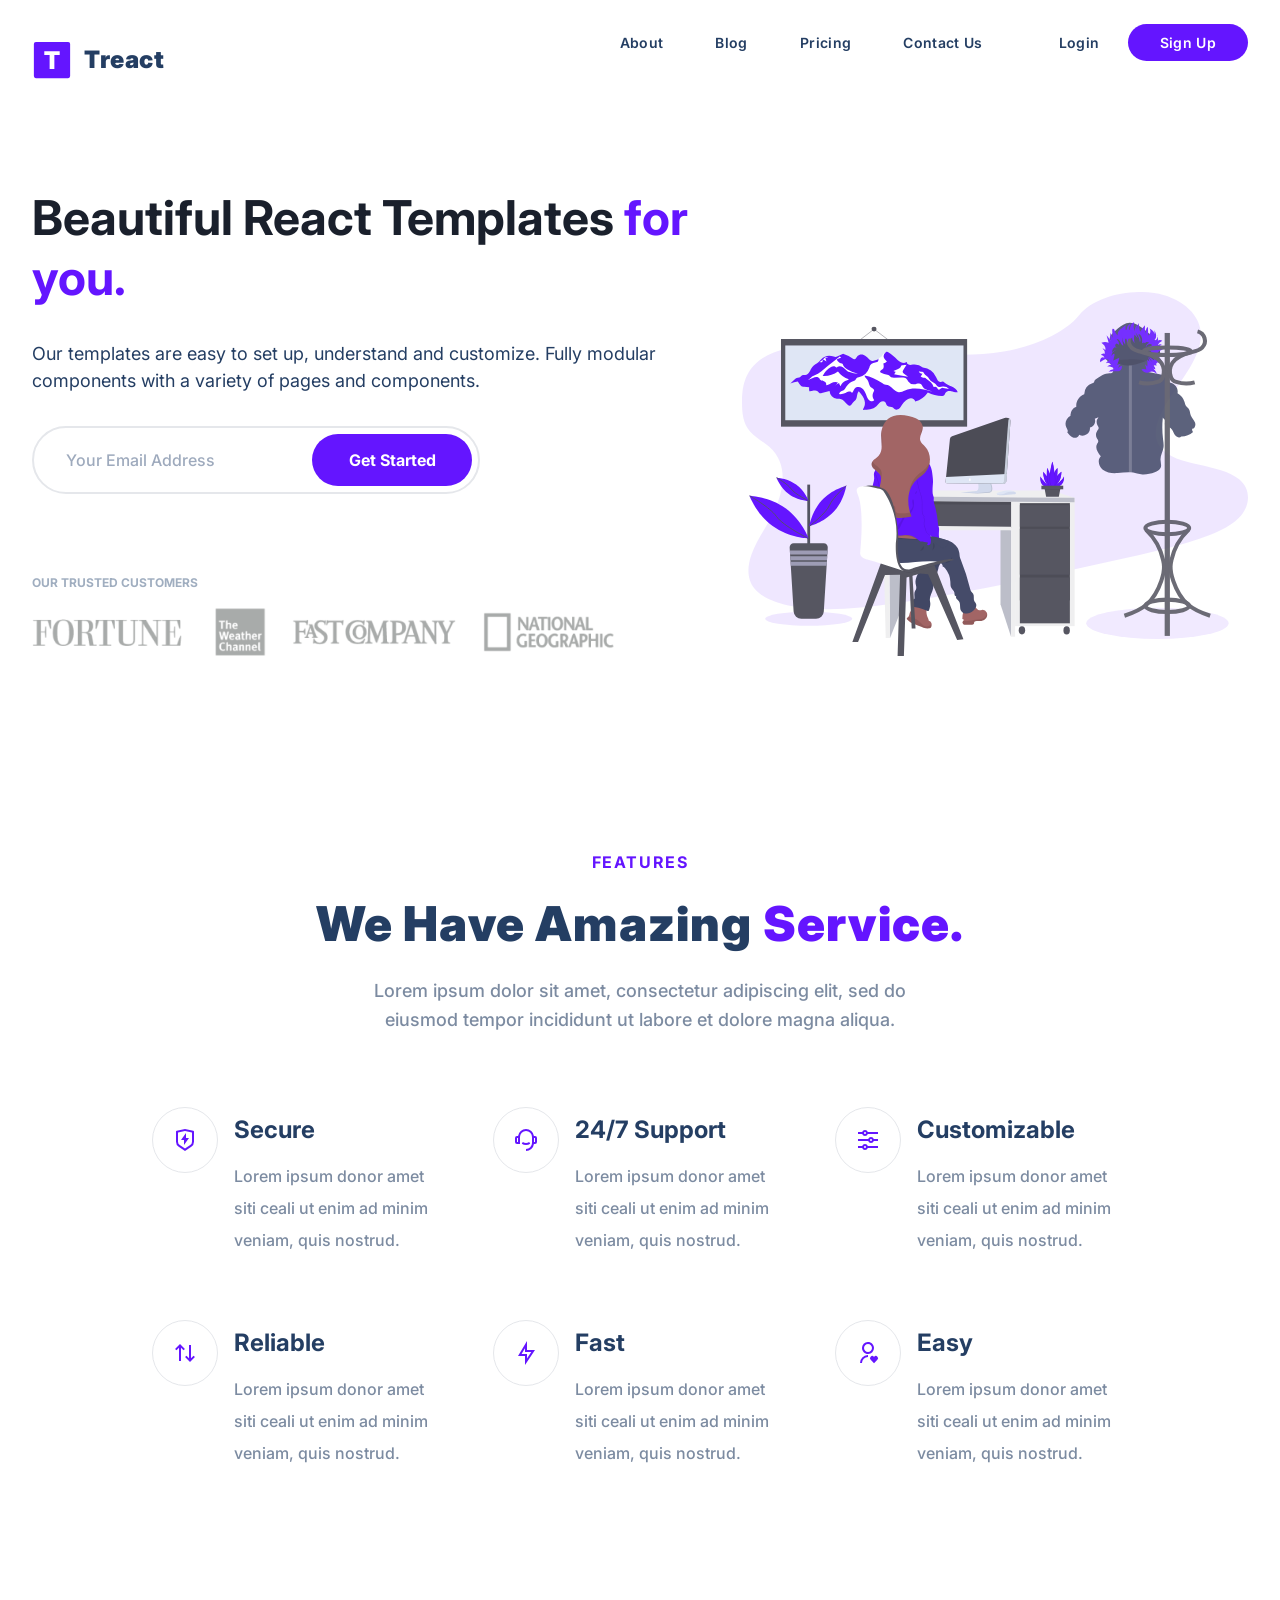
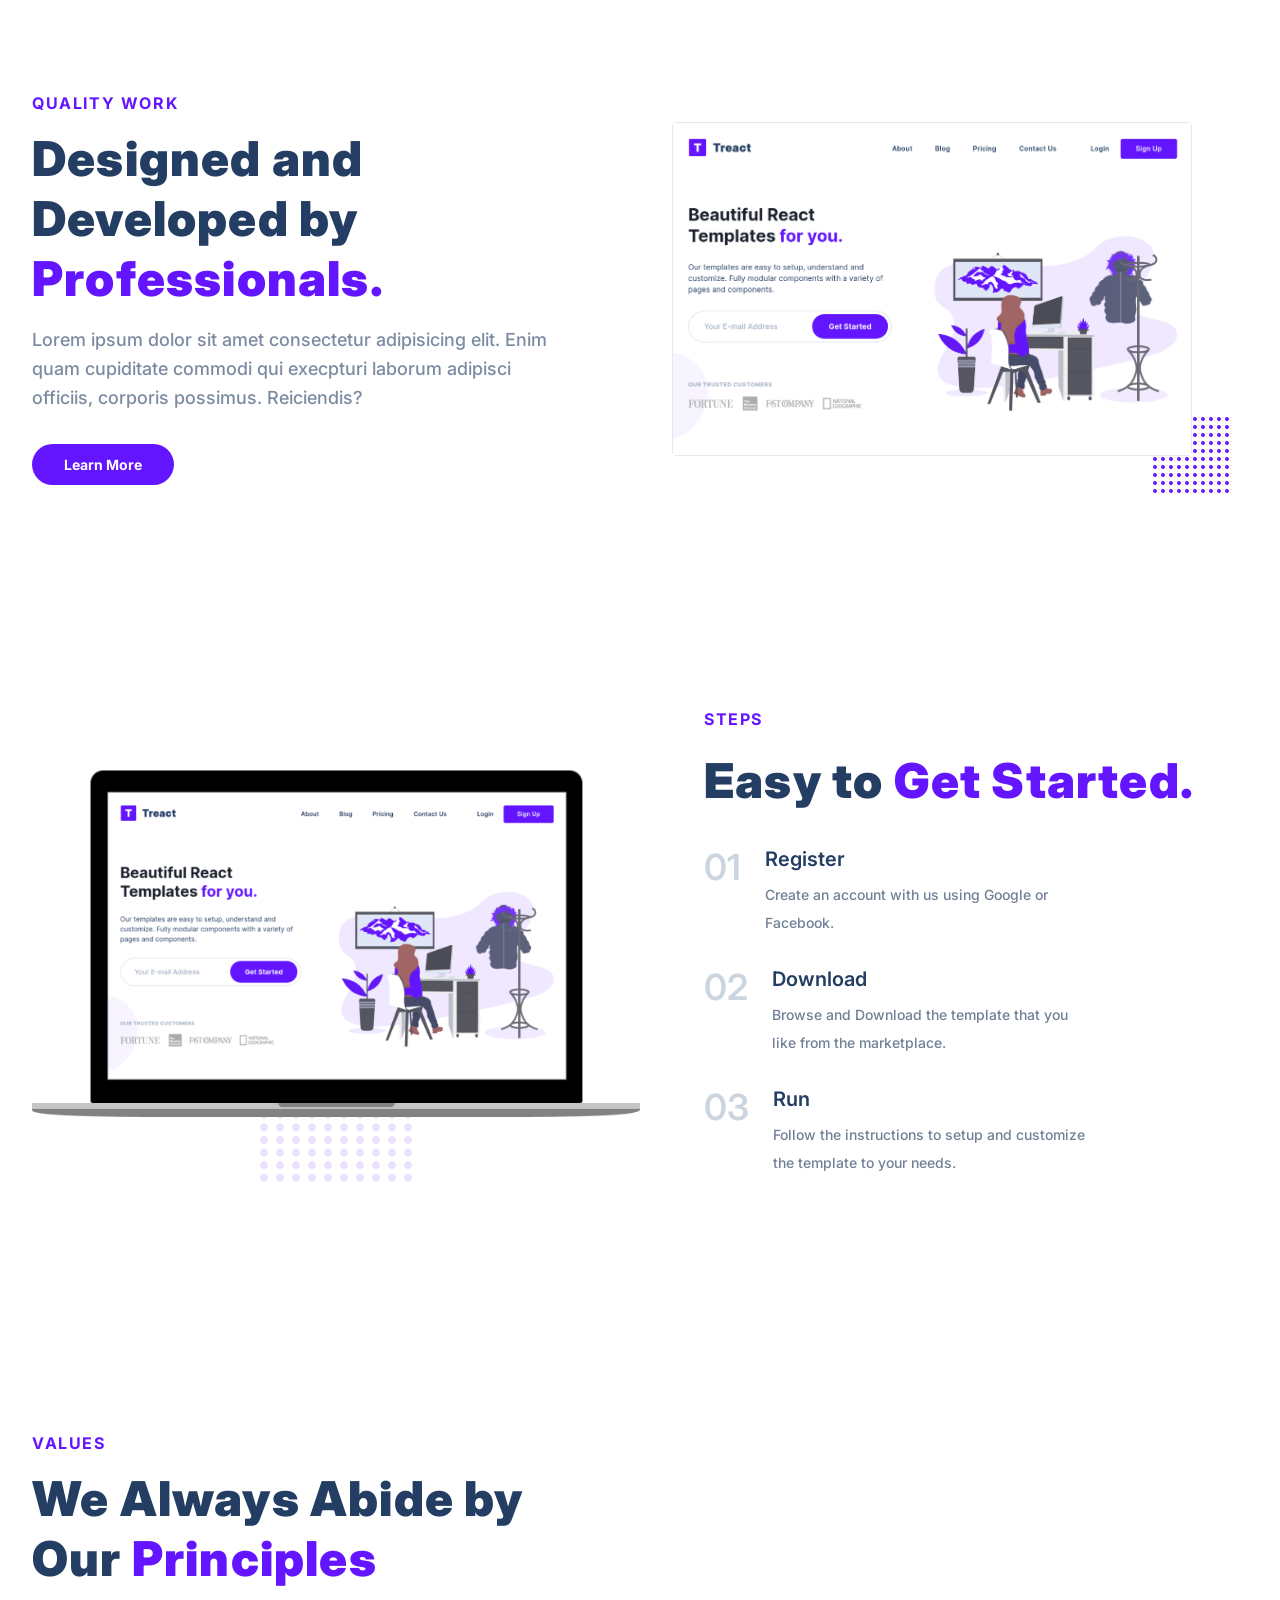
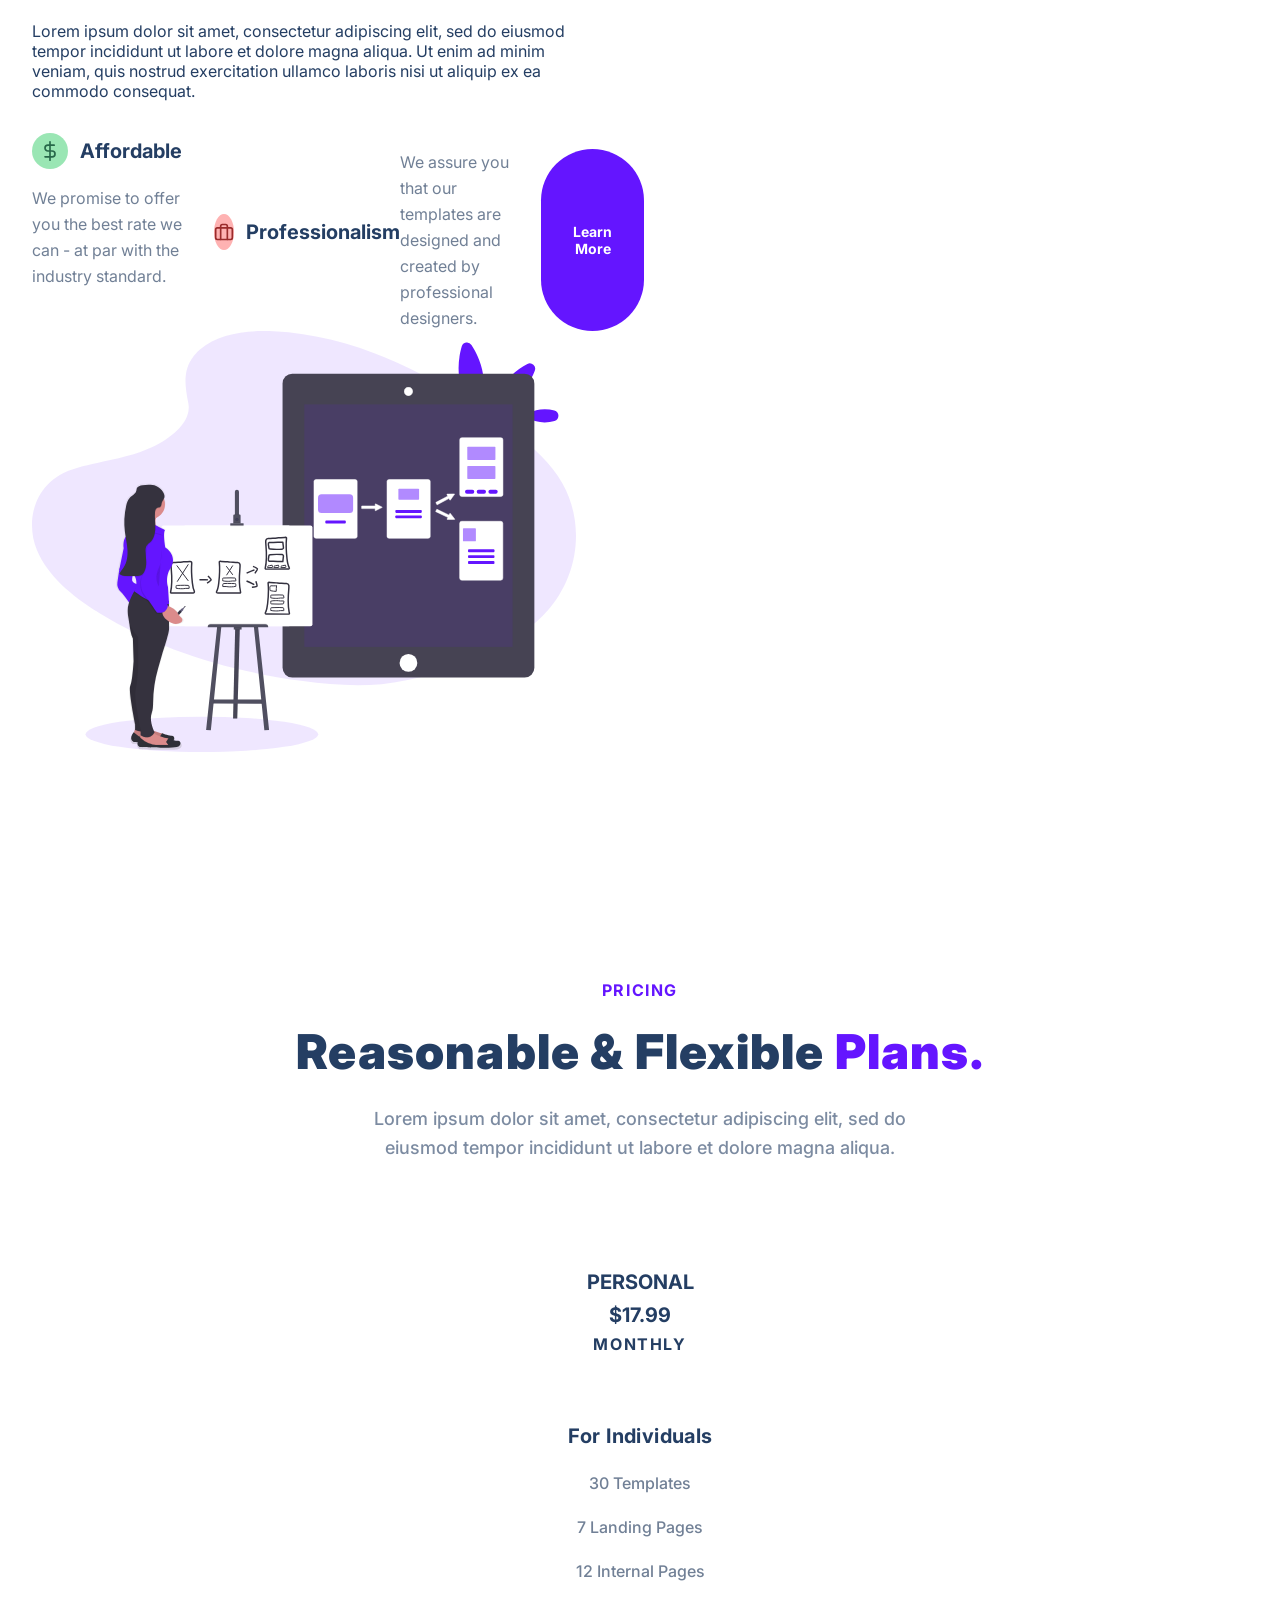
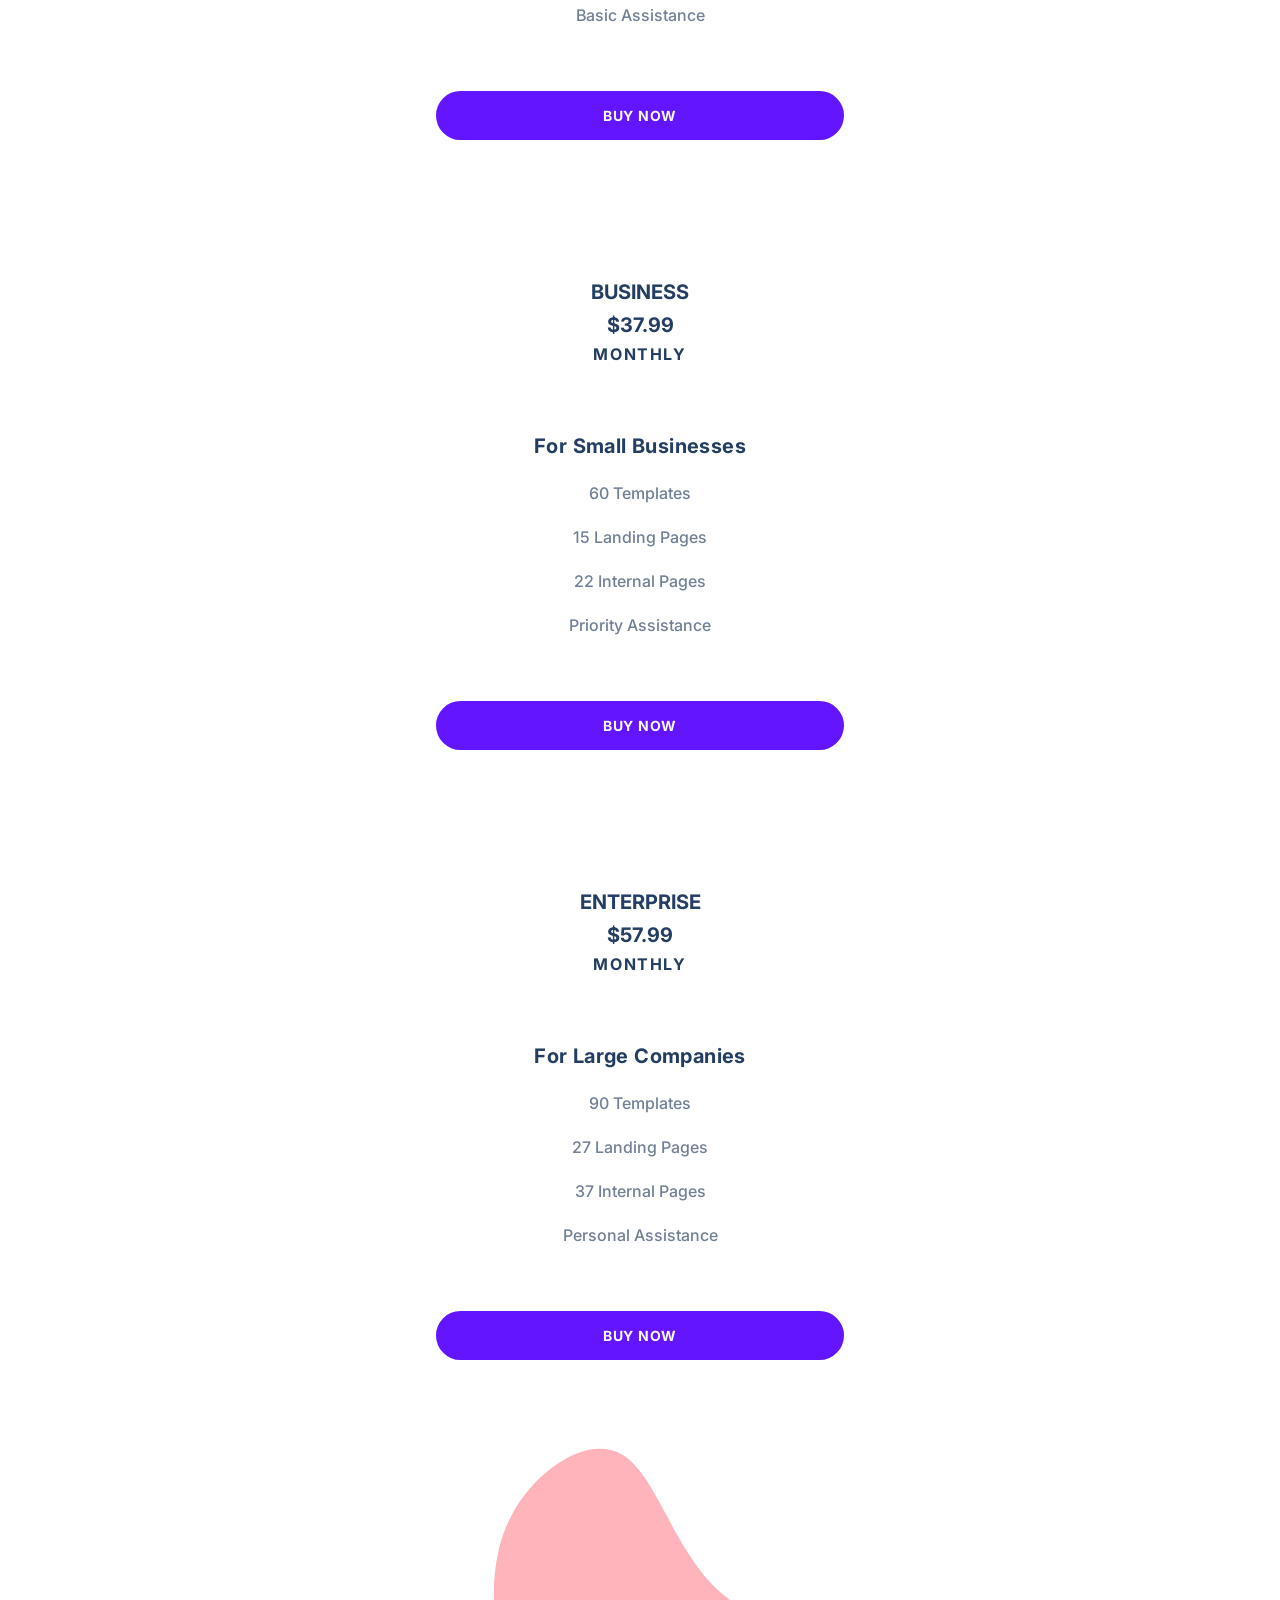
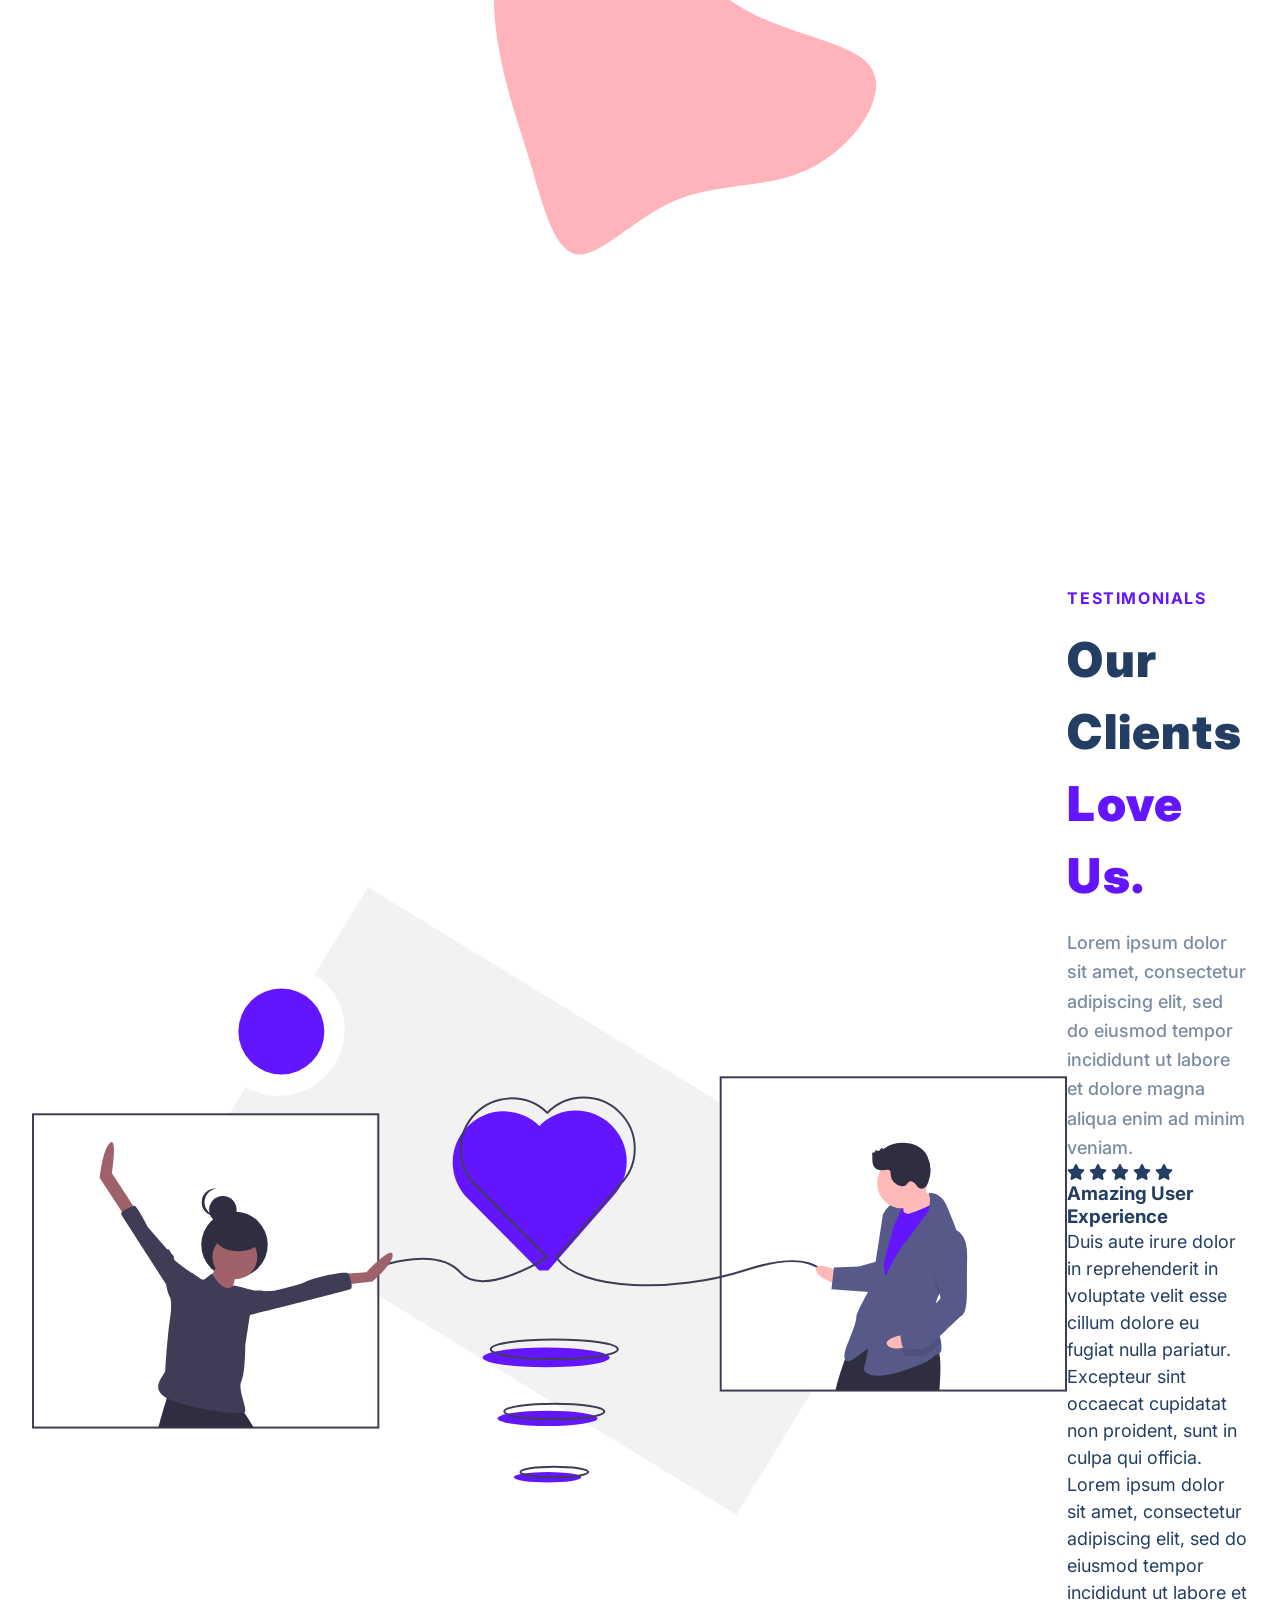
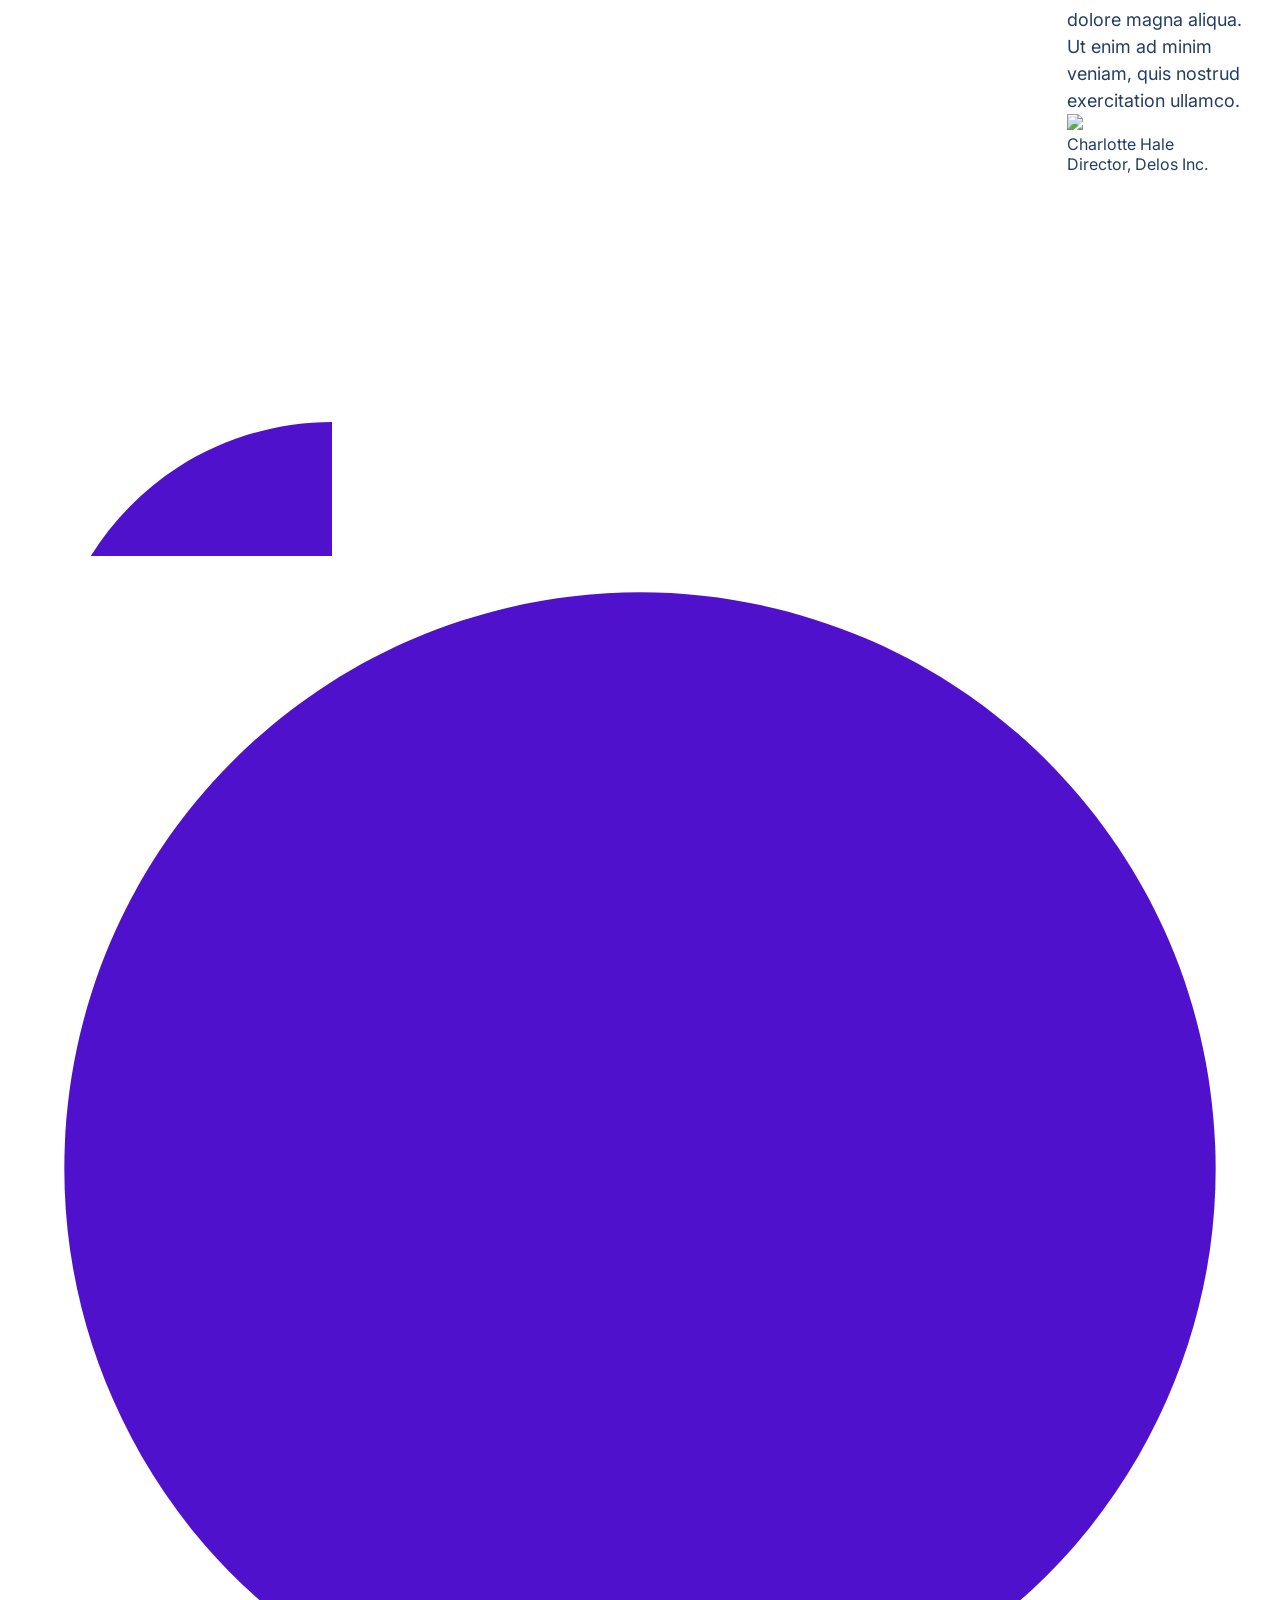
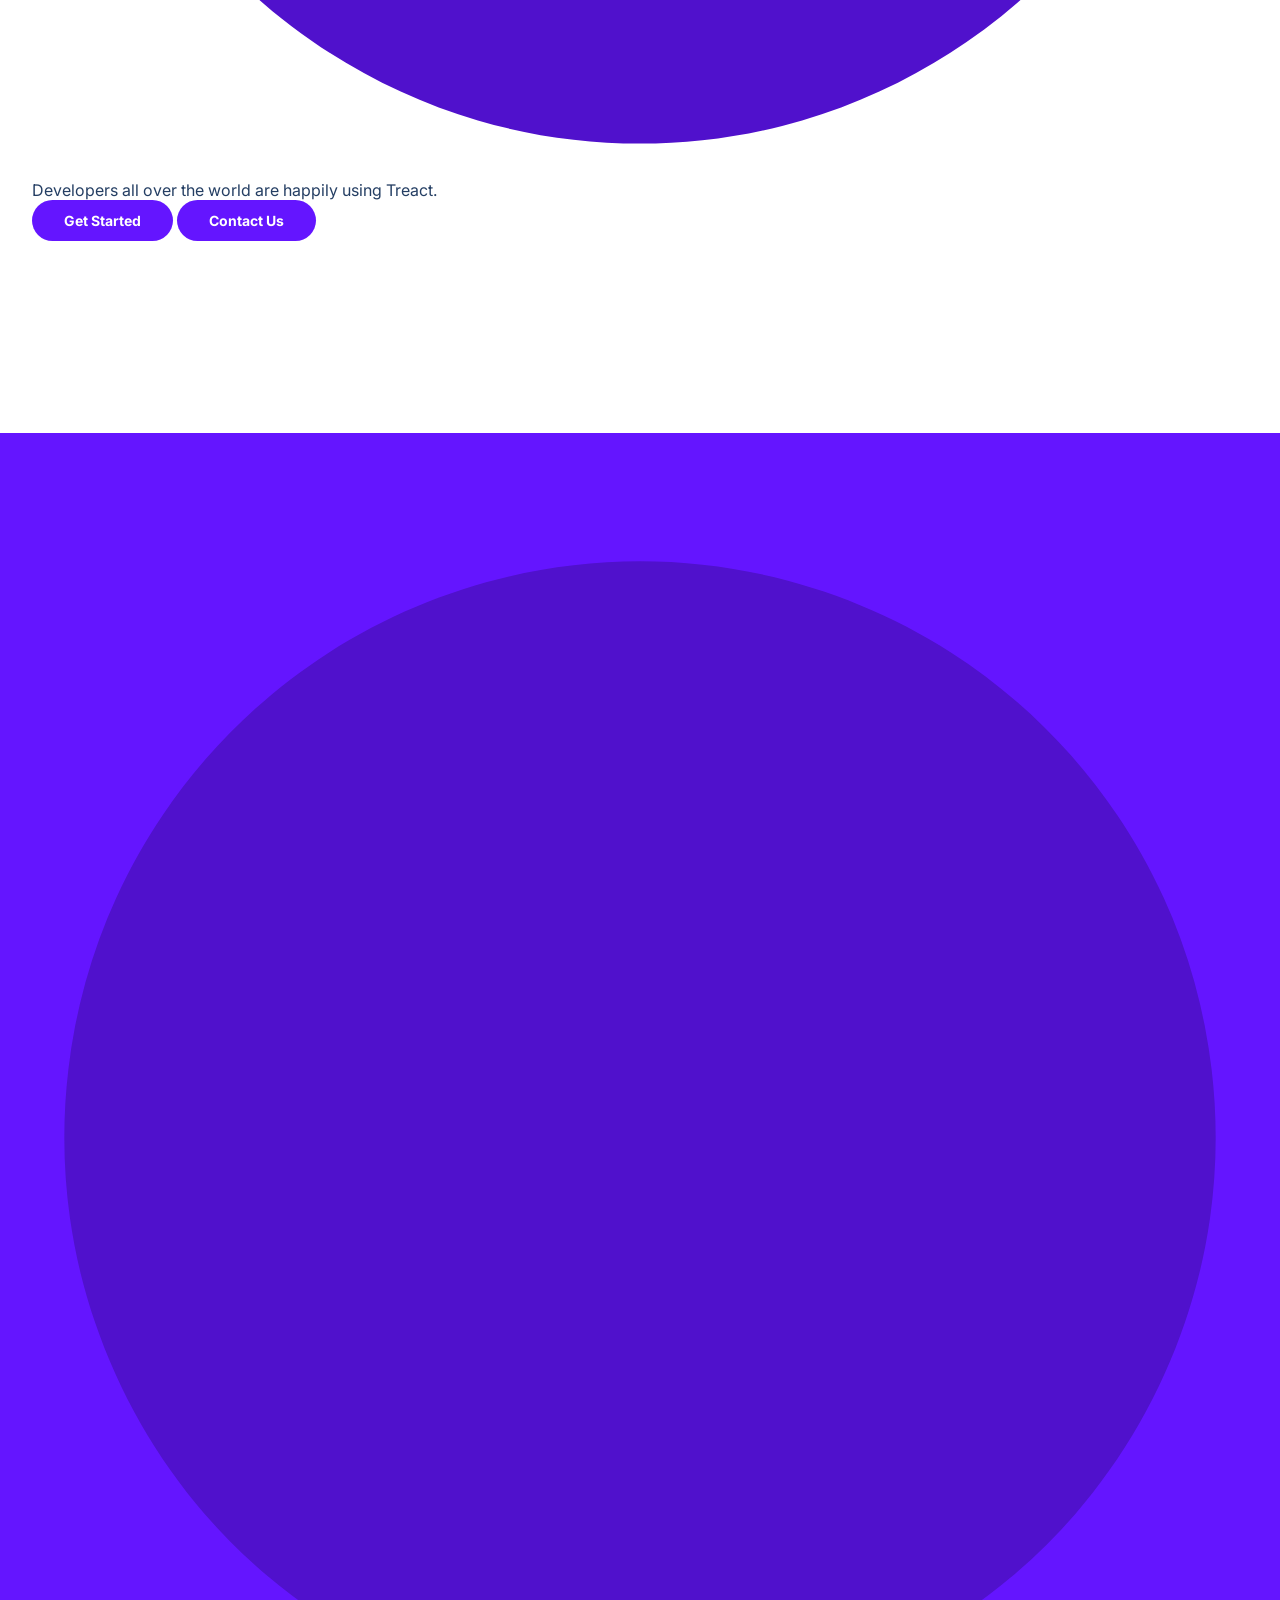
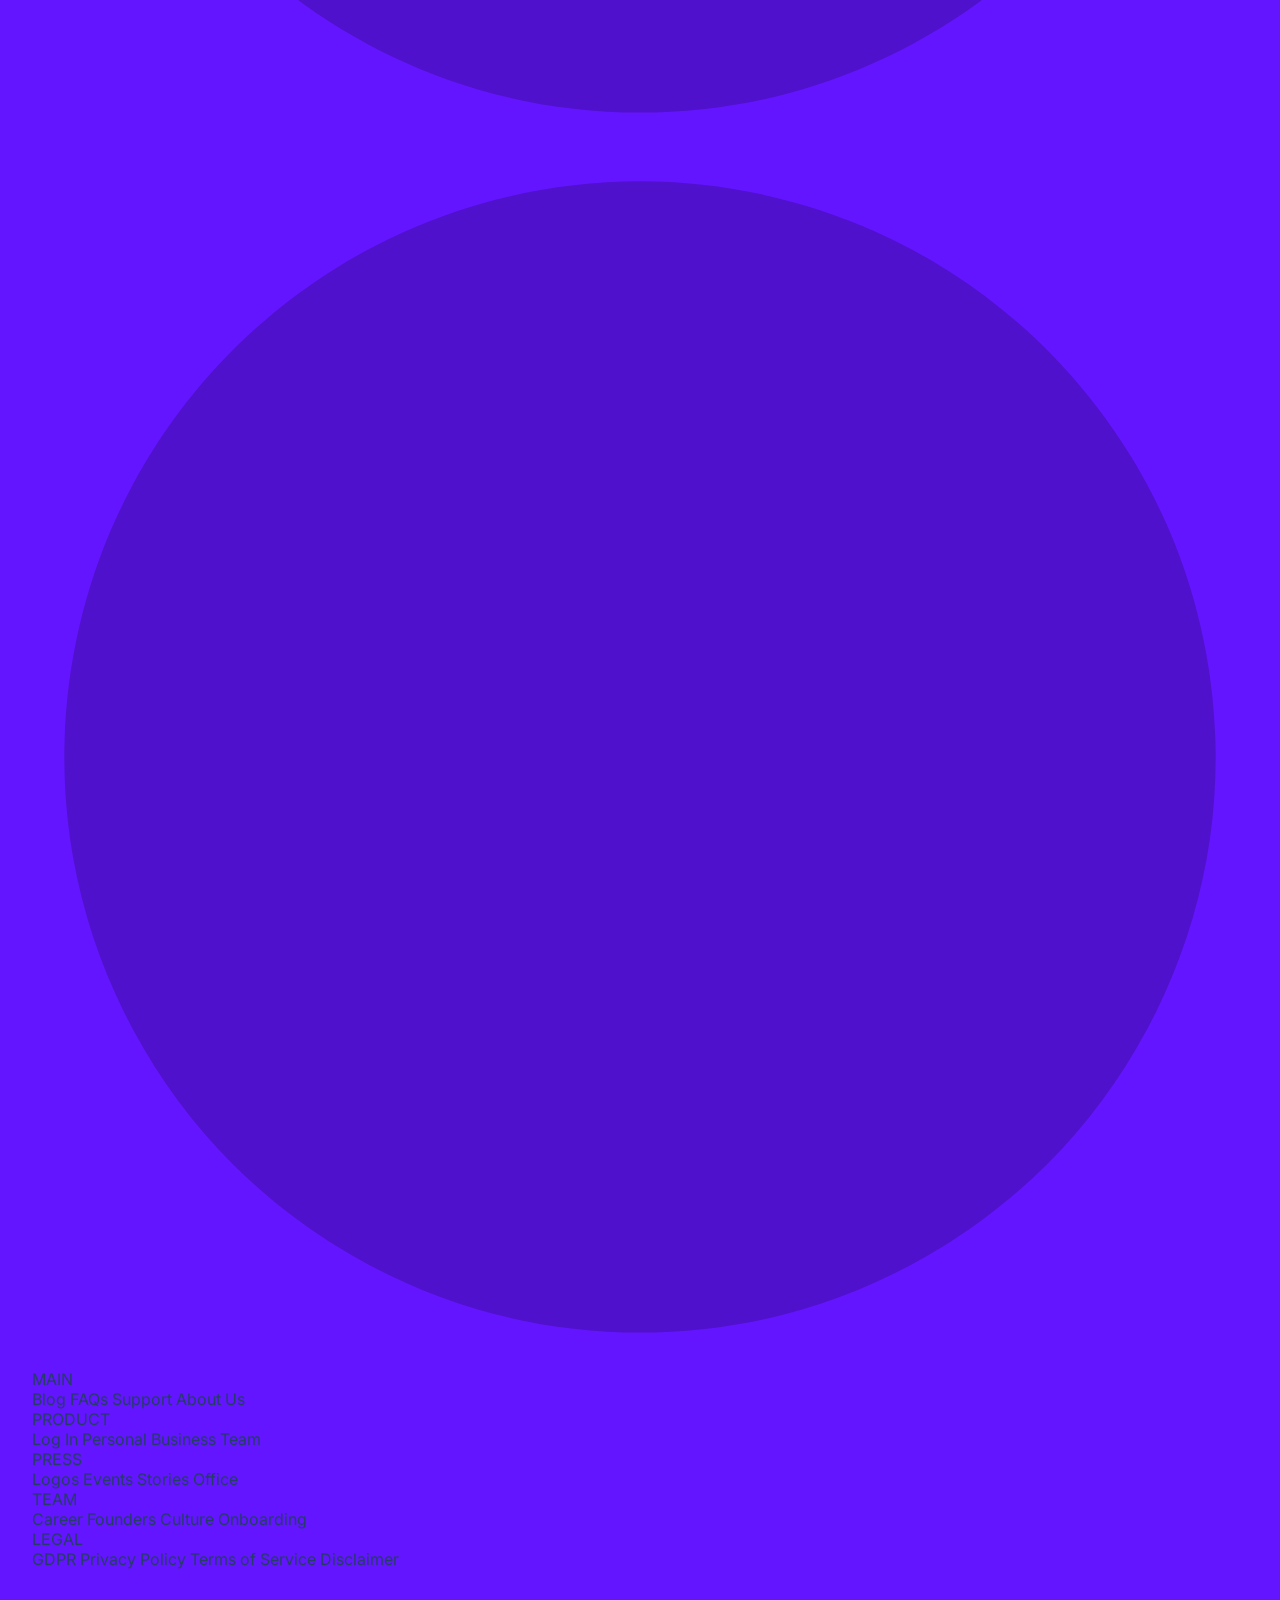
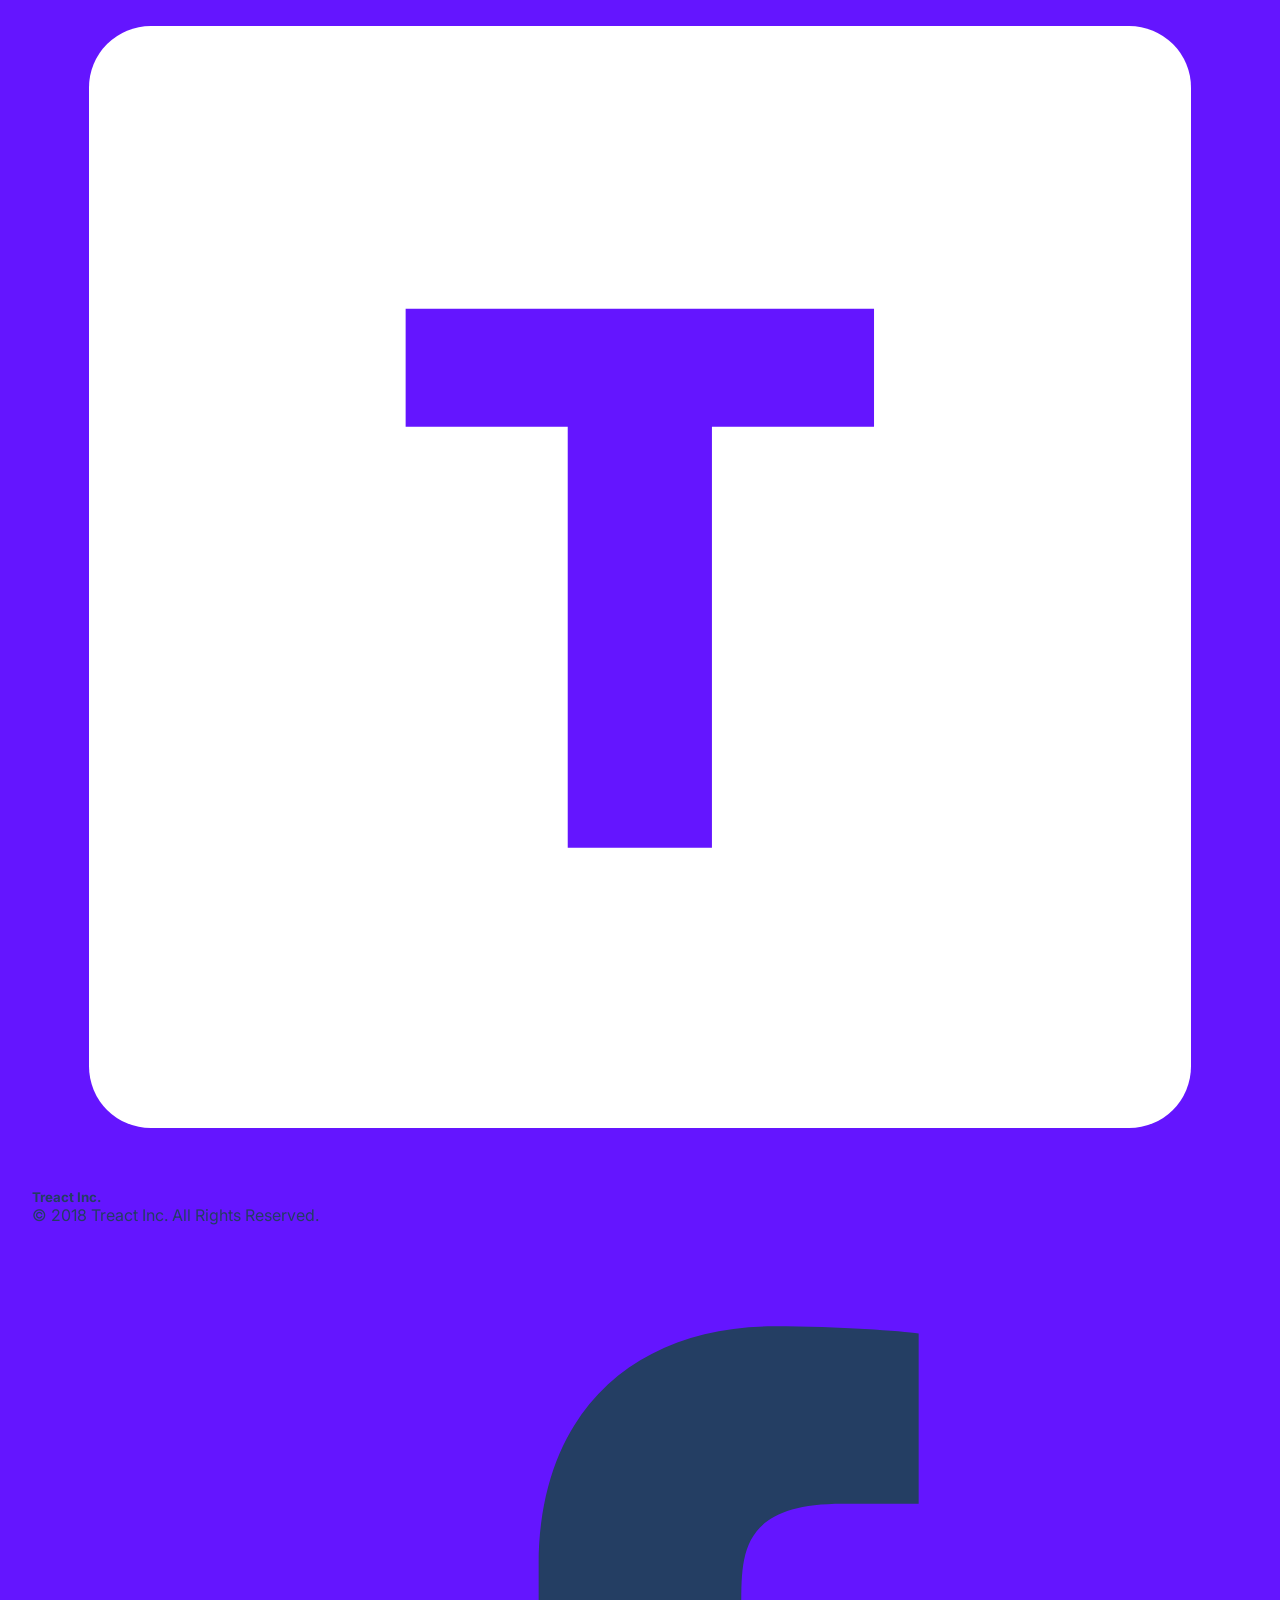
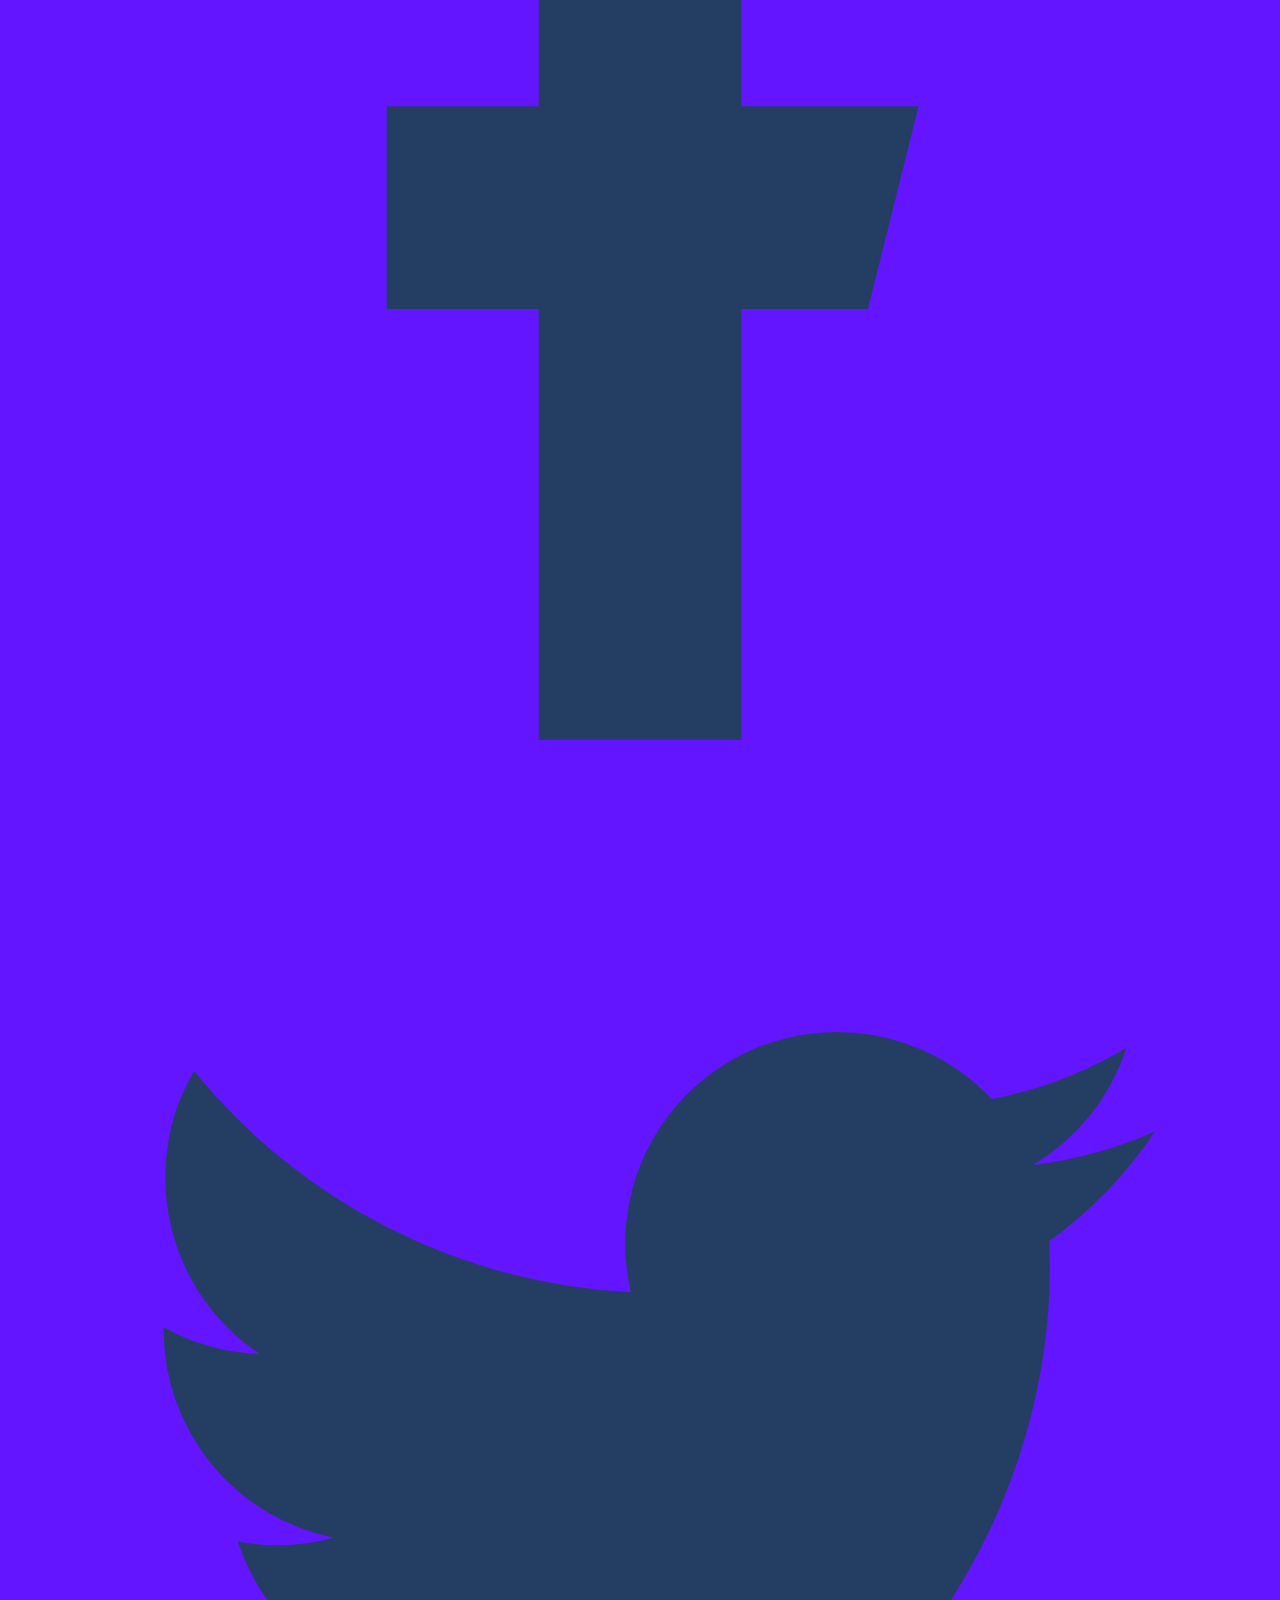
==== Treact Starter Resources/index.html @ fec3bbfe "initial commit" ====
<!DOCTYPE html>
<html lang="en">

<head>
    <meta charset="UTF-8">
    <meta http-equiv="X-UA-Compatible" content="IE=edge">
    <meta name="viewport" content="width=device-width, initial-scale=1.0">
    <title>Document</title>
    <link rel="stylesheet" href="style.css">
    <link rel="stylesheet" href="https://pro.fontawesome.com/releases/v5.10.0/css/all.css"
        integrity="sha384-AYmEC3Yw5cVb3ZcuHtOA93w35dYTsvhLPVnYs9eStHfGJvOvKxVfELGroGkvsg+p" crossorigin="anonymous" />
    <script src="script.js"></script>
    <title>Module 3 Final Project</title>
</head>

<body>
    <section id="landing">
        <nav>
            <div class="row nav__row">
                <div class="nav__logo">
                    <img class="nav__logo--img" src="./assets/logo.2c489fc453a1783cbadacf914efa3df6.svg" alt="LOGO">
                    <div class="nav__logo--title">Treact</div>
                </div>
                <div class="nav__links">
                    <a href="#" class="nav__link">About</a>
                    <a href="#" class="nav__link">Blog</a>
                    <a href="#" class="nav__link">Pricing</a>
                    <a href="#" class="nav__link">Contact Us</a>
                    <a href="#" class="nav__link login">Login</a>
                    <a href="#" class="nav__link nav__link--primary">Sign Up</a>
                </div>
                <button class="btn__menu" onclick="openMenu()">
                    <svg xmlns="http://www.w3.org/2000/svg" width="24" height="24" viewBox="0 0 24 24" fill="none"
                        stroke="currentColor" stroke-width="2" stroke-linecap="round" stroke-linejoin="round"
                        class="btn__menu--svg">
                        <line x1="3" y1="12" x2="21" y2="12"></line>
                        <line x1="3" y1="6" x2="21" y2="6"></line>
                        <line x1="3" y1="18" x2="21" y2="18"></line>
                    </svg>
                </button>
            </div>
        </nav>
        <div class="modal">
            <button class="btn__menu btn__menu--close" onclick="closeMenu()">
                <svg xmlns="http://www.w3.org/2000/svg" width="24" height="24" viewBox="0 0 24 24" fill="none"
                    stroke="currentColor" stroke-width="2" stroke-linecap="round" stroke-linejoin="round"
                    class="light___StyledCloseIcon-lj69nl-14 fASujC">
                    <line x1="18" y1="6" x2="6" y2="18"></line>
                    <line x1="6" y1="6" x2="18" y2="18"></line>
                </svg>
            </button>
            <div class="modal__links">
                <a class="modal__link">About</a>
                <a class="modal__link">Blog</a>
                <a class="modal__link">Pricing</a>
                <a class="modal__link">Contact Us</a>
                <a class="modal__link">Login</a>
                <a class="modal__link modal__link--primary">Sign Up</a>
            </div>
        </div>
        <header>
            <div class="container">
                <div class="row">
                    <div class="header__description">
                        <h1>Beautiful React Templates <span class="purple">for you.</span>
                        </h1>
                        <p class="header__description--para">Our templates are easy to set up, understand and customize. Fully modular components with a variety of pages and components.

                        </p>
                        <div class="header__email">
                            <input type="text" class="header__email--input" placeholder="Your Email Address">
                            <button class="header__email--btn">Get Started</button>
                        </div>
                        <p class="header__customers--title">OUR TRUSTED CUSTOMERS</p>
                        <img src="./assets/customers-logo-strip.680ac7c2e8ae28161d2c.png" alt="" class="header__customers">
                    </div>
                    <figure class="header__img--wrapper">
                        <img src="./assets/design-illustration-2.6da6a00b20c07c4a9b65d1870679e1b8.svg" alt="" class="header__img">
                    </figure>
                </div>
            </div>
        </header>
    </section>
    <main>
        <section id="features">
            <div class="container">
                <div class="row__narrow">
                    <h4 class="section__tag">FEATURES</h4>
                    <h2 class="section__title">
                        We Have Amazing <span class="purple"> Service.</span>
                    </h2>
                    <div class="section__para">
                        Lorem ipsum dolor sit amet, consectetur adipiscing elit, sed do eiusmod tempor incididunt ut labore et dolore magna aliqua.
                    </div>
                    <div class="features">
                        <div class="feature">
                            <div class="feature__row">
                                <figure class="feature__img--wrapper">
                                    <img src="./assets/shield-icon.daefe14b320b14fbd9cbd18908ac93ec.svg" alt="" class="feature__img">
                                </figure>
                                <div class="feature__text">
                                    <h2 class="feature__title">Secure</h2>
                                    <p class="feature__para">
                                        Lorem ipsum donor amet siti ceali ut enim ad minim veniam, quis nostrud.
                                    </p>
                                </div>
                            </div>
                        </div>
                        <div class="feature">
                            <div class="feature__row">
                                <figure class="feature__img--wrapper">
                                    <img src="./assets/support-icon.f9253ffa8cb6ffde5bbaa05eb5136375.svg" alt="" class="feature__img">
                                </figure>
                                <div class="feature__text">
                                    <h2 class="feature__title">24/7 Support</h2>
                                    <p class="feature__para">
                                        Lorem ipsum donor amet siti ceali ut enim ad minim veniam, quis nostrud.
                                    </p>
                                </div>
                            </div>
                        </div>
                        <div class="feature">
                            <div class="feature__row">
                                <figure class="feature__img--wrapper">
                                    <img src="./assets/customize-icon.367468c90fd796009b97fbfba67b2c6a.svg" alt="" class="feature__img">
                                </figure>
                                <div class="feature__text">
                                    <h2 class="feature__title">Customizable</h2>
                                    <p class="feature__para">
                                        Lorem ipsum donor amet siti ceali ut enim ad minim veniam, quis nostrud.
                                    </p>
                                </div>
                            </div>
                        </div>
                        <div class="feature">
                            <div class="feature__row">
                                <figure class="feature__img--wrapper">
                                    <img src="./assets/reliable-icon.1367510a8f0a1bec76dc425d25f92f43.svg" alt="" class="feature__img">
                                </figure>
                                <div class="feature__text">
                                    <h2 class="feature__title">Reliable</h2>
                                    <p class="feature__para">
                                        Lorem ipsum donor amet siti ceali ut enim ad minim veniam, quis nostrud.
                                    </p>
                                </div>
                            </div>
                        </div>
                        <div class="feature">
                            <div class="feature__row">
                                <figure class="feature__img--wrapper">
                                    <img src="./assets/fast-icon.dbb971a73d4805d2fc3bcdacdb55beba.svg" alt="" class="feature_-img">
                                </figure>
                                <div class="feature__text">
                                    <h2 class="feature__title">Fast</h2>
                                    <p class="feature__para">
                                        Lorem ipsum donor amet siti ceali ut enim ad minim veniam, quis nostrud.
                                    </p>
                                </div>
                            </div>
                        </div>
                        <div class="feature">
                            <div class="feature__row">
                                <figure class="feature__img--wrapper">
                                    <img src="./assets/simple-icon.673b7e1750b2a4ef32907fc164828d00.svg" alt="" class="feature__img">
                                </figure>
                                <div class="feature__text">
                                    <h2 class="feature__title">Easy</h2>
                                    <p class="feature__para">
                                        Lorem ipsum donor amet siti ceali ut enim ad minim veniam, quis nostrud.
                                    </p>
                                </div>
                            </div>
                        </div>
                    </div>
                </div>
            </div>
        </section>
        <section id="quality">
            <div class="container">
                <div class="row">
                    <div class="quality__description">
                        <div class="section__tag">QUALITY WORK</div>
                        <h2 class="section__title">
                            Designed and Developed by
                            <span class="purple"> Professionals.</span>
                        </h2>
                        <p class="section__para">
                            Lorem ipsum dolor sit amet consectetur adipisicing elit. Enim quam cupiditate commodi qui execpturi laborum adipisci officiis, corporis possimus. Reiciendis?
                        </p>
                        <button class="btn">Learn More</button>
                    </div>
                    <figure class="quality__img--wrapper">
                        <img src="./assets/hero-screenshot-1.40a097b525c2f8c9808e.png" alt="" class="quality__img">
                        <svg viewBox="0 0 1280 1280" class="quality__grid">
                            <path d="M55 33.5C44.5 37 35 47.6 32.8 58.3c-4.3 20.6 16.3 41.2 36.9 36.9 15.5-3.2 27.5-19 26-33.9-1.1-10.5-9-21.3-19-26.2-6.1-2.9-15.5-3.6-21.7-1.6zM183 33.5c-15.1 5-25.3 21.6-22.2 36.2 2.5 11.9 13.6 23 25.4 25.5 19.4 4.1 39.5-14.2 37.5-33.9-1.1-10.5-9-21.3-19-26.2-6.1-2.9-15.5-3.6-21.7-1.6zM311 33.5c-10.5 3.5-20 14.1-22.2 24.8-4.3 20.6 16.3 41.2 36.9 36.9 15.5-3.2 27.5-19 26-33.9-1.1-10.5-9-21.3-19-26.2-6.1-2.9-15.5-3.6-21.7-1.6zM439 33.5c-10.5 3.5-20 14.1-22.2 24.8-4.3 20.6 16.3 41.2 36.9 36.9 15.5-3.2 27.5-19 26-33.9-1.1-10.5-9-21.3-19-26.2-6.1-2.9-15.5-3.6-21.7-1.6zM567 33.5c-10.5 3.5-20 14.1-22.2 24.8-4.3 20.6 16.3 41.2 36.9 36.9 15.5-3.2 27.5-19 26-33.9-1.1-10.5-9-21.3-19-26.2-6.1-2.9-15.5-3.6-21.7-1.6zM695 33.5c-10.5 3.5-20 14.1-22.2 24.8-4.3 20.6 16.3 41.2 36.9 36.9 15.5-3.2 27.5-19 26-33.9-1.1-10.5-9-21.3-19-26.2-6.1-2.9-15.5-3.6-21.7-1.6zM823 33.5c-10.5 3.5-20 14.1-22.2 24.8-4.3 20.6 16.3 41.2 36.9 36.9 15.5-3.2 27.5-19 26-33.9-1.1-10.5-9-21.3-19-26.2-6.1-2.9-15.5-3.6-21.7-1.6zM951 33.5c-10.5 3.5-20 14.1-22.2 24.8-4.3 20.6 16.3 41.2 36.9 36.9 15.5-3.2 27.5-19 26-33.9-1.1-10.5-9-21.3-19-26.2-6.1-2.9-15.5-3.6-21.7-1.6zM1079 33.5c-10.5 3.5-20 14.1-22.2 24.8-2.5 11.7 3.2 24.4 14.2 31.9 10.7 7.4 22.9 7.5 33.7.3 17.7-11.8 20.1-33.8 5.3-48.5-8.5-8.6-20.7-11.9-31-8.5zM1207 33.5c-10.5 3.5-20 14.1-22.2 24.8-2.5 11.7 3.2 24.4 14.2 31.9 10.7 7.4 22.9 7.5 33.7.3 17.7-11.8 20.1-33.8 5.3-48.5-8.5-8.6-20.7-11.9-31-8.5zM55 161.5c-10.5 3.5-20 14.1-22.2 24.8-4.3 20.6 16.3 41.2 36.9 36.9 15.5-3.2 27.5-19 26-33.9-1.1-10.5-9-21.3-19-26.2-6.1-2.9-15.5-3.6-21.7-1.6zM183 161.5c-15.1 5-25.3 21.6-22.2 36.2 2.5 11.9 13.6 23 25.4 25.5 19.4 4.1 39.5-14.2 37.5-33.9-1.1-10.5-9-21.3-19-26.2-6.1-2.9-15.5-3.6-21.7-1.6zM311 161.5c-10.5 3.5-20 14.1-22.2 24.8-4.3 20.6 16.3 41.2 36.9 36.9 15.5-3.2 27.5-19 26-33.9-1.1-10.5-9-21.3-19-26.2-6.1-2.9-15.5-3.6-21.7-1.6zM439 161.5c-10.5 3.5-20 14.1-22.2 24.8-4.3 20.6 16.3 41.2 36.9 36.9 15.5-3.2 27.5-19 26-33.9-1.1-10.5-9-21.3-19-26.2-6.1-2.9-15.5-3.6-21.7-1.6zM567 161.5c-10.5 3.5-20 14.1-22.2 24.8-4.3 20.6 16.3 41.2 36.9 36.9 15.5-3.2 27.5-19 26-33.9-1.1-10.5-9-21.3-19-26.2-6.1-2.9-15.5-3.6-21.7-1.6zM695 161.5c-10.5 3.5-20 14.1-22.2 24.8-4.3 20.6 16.3 41.2 36.9 36.9 15.5-3.2 27.5-19 26-33.9-1.1-10.5-9-21.3-19-26.2-6.1-2.9-15.5-3.6-21.7-1.6zM823 161.5c-10.5 3.5-20 14.1-22.2 24.8-4.3 20.6 16.3 41.2 36.9 36.9 15.5-3.2 27.5-19 26-33.9-1.1-10.5-9-21.3-19-26.2-6.1-2.9-15.5-3.6-21.7-1.6zM951 161.5c-10.5 3.5-20 14.1-22.2 24.8-4.3 20.6 16.3 41.2 36.9 36.9 15.5-3.2 27.5-19 26-33.9-1.1-10.5-9-21.3-19-26.2-6.1-2.9-15.5-3.6-21.7-1.6zM1079 161.5c-10.5 3.5-20 14.1-22.2 24.8-2.5 11.7 3.2 24.4 14.2 31.9 10.7 7.4 22.9 7.5 33.7.3 17.7-11.8 20.1-33.8 5.3-48.5-8.5-8.6-20.7-11.9-31-8.5zM1207 161.5c-10.5 3.5-20 14.1-22.2 24.8-2.5 11.7 3.2 24.4 14.2 31.9 10.7 7.4 22.9 7.5 33.7.3 17.7-11.8 20.1-33.8 5.3-48.5-8.5-8.6-20.7-11.9-31-8.5zM55 289.5c-10.5 3.5-20 14.1-22.2 24.8-4.3 20.6 16.3 41.2 36.9 36.9 15.5-3.2 27.5-19 26-33.9-1.1-10.5-9-21.3-19-26.2-6.1-2.9-15.5-3.6-21.7-1.6zM183 289.5c-10.5 3.5-20 14.1-22.2 24.8-4.3 20.6 16.3 41.2 36.9 36.9 15.5-3.2 27.5-19 26-33.9-1.1-10.5-9-21.3-19-26.2-6.1-2.9-15.5-3.6-21.7-1.6zM311 289.5c-10.5 3.5-20 14.1-22.2 24.8-4.3 20.6 16.3 41.2 36.9 36.9 15.5-3.2 27.5-19 26-33.9-1.1-10.5-9-21.3-19-26.2-6.1-2.9-15.5-3.6-21.7-1.6zM439 289.5c-10.5 3.5-20 14.1-22.2 24.8-4.3 20.6 16.3 41.2 36.9 36.9 15.5-3.2 27.5-19 26-33.9-1.1-10.5-9-21.3-19-26.2-6.1-2.9-15.5-3.6-21.7-1.6zM567 289.5c-10.5 3.5-20 14.1-22.2 24.8-4.3 20.6 16.3 41.2 36.9 36.9 15.5-3.2 27.5-19 26-33.9-1.1-10.5-9-21.3-19-26.2-6.1-2.9-15.5-3.6-21.7-1.6zM695 289.5c-10.5 3.5-20 14.1-22.2 24.8-4.3 20.6 16.3 41.2 36.9 36.9 15.5-3.2 27.5-19 26-33.9-1.1-10.5-9-21.3-19-26.2-6.1-2.9-15.5-3.6-21.7-1.6zM823 289.5c-10.5 3.5-20 14.1-22.2 24.8-4.3 20.6 16.3 41.2 36.9 36.9 15.5-3.2 27.5-19 26-33.9-1.1-10.5-9-21.3-19-26.2-6.1-2.9-15.5-3.6-21.7-1.6zM951 289.5c-10.5 3.5-20 14.1-22.2 24.8-4.3 20.6 16.3 41.2 36.9 36.9 15.5-3.2 27.5-19 26-33.9-1.1-10.5-9-21.3-19-26.2-6.1-2.9-15.5-3.6-21.7-1.6zM1079 289.5c-10.5 3.5-20 14.1-22.2 24.8-4.3 20.6 16.3 41.2 36.9 36.9 15.5-3.2 27.5-19 26-33.9-1.1-10.5-9-21.3-19-26.2-6.1-2.9-15.5-3.6-21.7-1.6zM1207 289.5c-10.5 3.5-20 14.1-22.2 24.8-4.3 20.6 16.3 41.2 36.9 36.9 15.5-3.2 27.5-19 26-33.9-1.1-10.5-9-21.3-19-26.2-6.1-2.9-15.5-3.6-21.7-1.6zM55 417.5c-10.5 3.5-20 14.1-22.2 24.8-4.3 20.6 16.3 41.2 36.9 36.9 15.5-3.2 27.5-19 26-33.9-1.1-10.5-9-21.3-19-26.2-6.1-2.9-15.5-3.6-21.7-1.6zM183 417.5c-10.5 3.5-20 14.1-22.2 24.8-4.3 20.6 16.3 41.2 36.9 36.9 15.5-3.2 27.5-19 26-33.9-1.1-10.5-9-21.3-19-26.2-6.1-2.9-15.5-3.6-21.7-1.6zM311 417.5c-10.5 3.5-20 14.1-22.2 24.8-4.3 20.6 16.3 41.2 36.9 36.9 15.5-3.2 27.5-19 26-33.9-1.1-10.5-9-21.3-19-26.2-6.1-2.9-15.5-3.6-21.7-1.6zM439 417.5c-10.5 3.5-20 14.1-22.2 24.8-4.3 20.6 16.3 41.2 36.9 36.9 15.5-3.2 27.5-19 26-33.9-1.1-10.5-9-21.3-19-26.2-6.1-2.9-15.5-3.6-21.7-1.6zM567 417.5c-10.5 3.5-20 14.1-22.2 24.8-4.3 20.6 16.3 41.2 36.9 36.9 15.5-3.2 27.5-19 26-33.9-1.1-10.5-9-21.3-19-26.2-6.1-2.9-15.5-3.6-21.7-1.6zM695 417.5c-10.5 3.5-20 14.1-22.2 24.8-4.3 20.6 16.3 41.2 36.9 36.9 15.5-3.2 27.5-19 26-33.9-1.1-10.5-9-21.3-19-26.2-6.1-2.9-15.5-3.6-21.7-1.6zM823 417.5c-10.5 3.5-20 14.1-22.2 24.8-4.3 20.6 16.3 41.2 36.9 36.9 15.5-3.2 27.5-19 26-33.9-1.1-10.5-9-21.3-19-26.2-6.1-2.9-15.5-3.6-21.7-1.6zM951 417.5c-10.5 3.5-20 14.1-22.2 24.8-4.3 20.6 16.3 41.2 36.9 36.9 15.5-3.2 27.5-19 26-33.9-1.1-10.5-9-21.3-19-26.2-6.1-2.9-15.5-3.6-21.7-1.6zM1079 417.5c-10.5 3.5-20 14.1-22.2 24.8-4.3 20.6 16.3 41.2 36.9 36.9 15.5-3.2 27.5-19 26-33.9-1.1-10.5-9-21.3-19-26.2-6.1-2.9-15.5-3.6-21.7-1.6zM1207 417.5c-10.5 3.5-20 14.1-22.2 24.8-4.3 20.6 16.3 41.2 36.9 36.9 15.5-3.2 27.5-19 26-33.9-1.1-10.5-9-21.3-19-26.2-6.1-2.9-15.5-3.6-21.7-1.6zM55 545.5c-10.5 3.5-20 14.1-22.2 24.8-4.3 20.6 16.3 41.2 36.9 36.9 15.5-3.2 27.5-19 26-33.9-1.1-10.5-9-21.3-19-26.2-6.1-2.9-15.5-3.6-21.7-1.6zM183 545.5c-10.5 3.5-20 14.1-22.2 24.8-4.3 20.6 16.3 41.2 36.9 36.9 15.5-3.2 27.5-19 26-33.9-1.1-10.5-9-21.3-19-26.2-6.1-2.9-15.5-3.6-21.7-1.6zM311 545.5c-10.5 3.5-20 14.1-22.2 24.8-4.3 20.6 16.3 41.2 36.9 36.9 15.5-3.2 27.5-19 26-33.9-1.1-10.5-9-21.3-19-26.2-6.1-2.9-15.5-3.6-21.7-1.6zM439 545.5c-10.5 3.5-20 14.1-22.2 24.8-4.3 20.6 16.3 41.2 36.9 36.9 15.5-3.2 27.5-19 26-33.9-1.1-10.5-9-21.3-19-26.2-6.1-2.9-15.5-3.6-21.7-1.6zM567 545.5c-10.5 3.5-20 14.1-22.2 24.8-4.3 20.6 16.3 41.2 36.9 36.9 15.5-3.2 27.5-19 26-33.9-1.1-10.5-9-21.3-19-26.2-6.1-2.9-15.5-3.6-21.7-1.6zM695 545.5c-10.5 3.5-20 14.1-22.2 24.8-4.3 20.6 16.3 41.2 36.9 36.9 15.5-3.2 27.5-19 26-33.9-1.1-10.5-9-21.3-19-26.2-6.1-2.9-15.5-3.6-21.7-1.6zM823 545.5c-10.5 3.5-20 14.1-22.2 24.8-4.3 20.6 16.3 41.2 36.9 36.9 15.5-3.2 27.5-19 26-33.9-1.1-10.5-9-21.3-19-26.2-6.1-2.9-15.5-3.6-21.7-1.6zM951 545.5c-10.5 3.5-20 14.1-22.2 24.8-4.3 20.6 16.3 41.2 36.9 36.9 15.5-3.2 27.5-19 26-33.9-1.1-10.5-9-21.3-19-26.2-6.1-2.9-15.5-3.6-21.7-1.6zM1079 545.5c-10.5 3.5-20 14.1-22.2 24.8-4.3 20.6 16.3 41.2 36.9 36.9 15.5-3.2 27.5-19 26-33.9-1.1-10.5-9-21.3-19-26.2-6.1-2.9-15.5-3.6-21.7-1.6zM1207 545.5c-10.5 3.5-20 14.1-22.2 24.8-4.3 20.6 16.3 41.2 36.9 36.9 15.5-3.2 27.5-19 26-33.9-1.1-10.5-9-21.3-19-26.2-6.1-2.9-15.5-3.6-21.7-1.6zM55 673.5c-10.5 3.5-20 14.1-22.2 24.8-4.3 20.6 16.3 41.2 36.9 36.9 15.5-3.2 27.5-19 26-33.9-1.1-10.5-9-21.3-19-26.2-6.1-2.9-15.5-3.6-21.7-1.6zM183 673.5c-10.5 3.5-20 14.1-22.2 24.8-4.3 20.6 16.3 41.2 36.9 36.9 15.5-3.2 27.5-19 26-33.9-1.1-10.5-9-21.3-19-26.2-6.1-2.9-15.5-3.6-21.7-1.6zM311 673.5c-10.5 3.5-20 14.1-22.2 24.8-4.3 20.6 16.3 41.2 36.9 36.9 15.5-3.2 27.5-19 26-33.9-1.1-10.5-9-21.3-19-26.2-6.1-2.9-15.5-3.6-21.7-1.6zM439 673.5c-10.5 3.5-20 14.1-22.2 24.8-4.3 20.6 16.3 41.2 36.9 36.9 15.5-3.2 27.5-19 26-33.9-1.1-10.5-9-21.3-19-26.2-6.1-2.9-15.5-3.6-21.7-1.6zM567 673.5c-10.5 3.5-20 14.1-22.2 24.8-4.3 20.6 16.3 41.2 36.9 36.9 15.5-3.2 27.5-19 26-33.9-1.1-10.5-9-21.3-19-26.2-6.1-2.9-15.5-3.6-21.7-1.6zM695 673.5c-10.5 3.5-20 14.1-22.2 24.8-4.3 20.6 16.3 41.2 36.9 36.9 15.5-3.2 27.5-19 26-33.9-1.1-10.5-9-21.3-19-26.2-6.1-2.9-15.5-3.6-21.7-1.6zM823 673.5c-10.5 3.5-20 14.1-22.2 24.8-4.3 20.6 16.3 41.2 36.9 36.9 15.5-3.2 27.5-19 26-33.9-1.1-10.5-9-21.3-19-26.2-6.1-2.9-15.5-3.6-21.7-1.6zM951 673.5c-10.5 3.5-20 14.1-22.2 24.8-4.3 20.6 16.3 41.2 36.9 36.9 15.5-3.2 27.5-19 26-33.9-1.1-10.5-9-21.3-19-26.2-6.1-2.9-15.5-3.6-21.7-1.6zM1079 673.5c-10.5 3.5-20 14.1-22.2 24.8-4.3 20.6 16.3 41.2 36.9 36.9 15.5-3.2 27.5-19 26-33.9-1.1-10.5-9-21.3-19-26.2-6.1-2.9-15.5-3.6-21.7-1.6zM1207 673.5c-10.5 3.5-20 14.1-22.2 24.8-4.3 20.6 16.3 41.2 36.9 36.9 15.5-3.2 27.5-19 26-33.9-1.1-10.5-9-21.3-19-26.2-6.1-2.9-15.5-3.6-21.7-1.6zM55 801.5c-10.5 3.5-20 14.1-22.2 24.8-4.3 20.6 16.3 41.2 36.9 36.9 15.5-3.2 27.5-19 26-33.9-1.1-10.5-9-21.3-19-26.2-6.1-2.9-15.5-3.6-21.7-1.6zM183 801.5c-10.5 3.5-20 14.1-22.2 24.8-4.3 20.6 16.3 41.2 36.9 36.9 15.5-3.2 27.5-19 26-33.9-1.1-10.5-9-21.3-19-26.2-6.1-2.9-15.5-3.6-21.7-1.6zM311 801.5c-10.5 3.5-20 14.1-22.2 24.8-2.5 11.7 3.2 24.4 14.2 31.9 10.7 7.4 22.9 7.5 33.7.3 17.7-11.8 20.1-33.8 5.3-48.5-8.5-8.6-20.7-11.9-31-8.5zM439 801.5c-10.5 3.5-20 14.1-22.2 24.8-2.5 11.7 3.2 24.4 14.2 31.9 10.7 7.4 22.9 7.5 33.7.3 17.7-11.8 20.1-33.8 5.3-48.5-8.5-8.6-20.7-11.9-31-8.5zM567 801.5c-15.1 5-25.3 21.6-22.2 36.2 2.5 11.9 13.6 23 25.5 25.5 19.3 4.1 39.4-14.2 37.4-33.9-1.1-10.5-9-21.3-19-26.2-6.1-2.9-15.5-3.6-21.7-1.6zM695 801.5c-15.1 5-25.3 21.6-22.2 36.2 2.5 11.9 13.6 23 25.5 25.5 19.3 4.1 39.4-14.2 37.4-33.9-1.1-10.5-9-21.3-19-26.2-6.1-2.9-15.5-3.6-21.7-1.6zM823 801.5c-15.1 5-25.3 21.6-22.2 36.2 2.5 11.9 13.6 23 25.5 25.5 19.3 4.1 39.4-14.2 37.4-33.9-1.1-10.5-9-21.3-19-26.2-6.1-2.9-15.5-3.6-21.7-1.6zM951 801.5c-15.1 5-25.3 21.6-22.2 36.2 2.5 11.9 13.6 23 25.5 25.5 19.3 4.1 39.4-14.2 37.4-33.9-1.1-10.5-9-21.3-19-26.2-6.1-2.9-15.5-3.6-21.7-1.6zM1079 801.5c-10.5 3.5-20 14.1-22.2 24.8-4.3 20.6 16.3 41.2 36.9 36.9 15.5-3.2 27.5-19 26-33.9-1.1-10.5-9-21.3-19-26.2-6.1-2.9-15.5-3.6-21.7-1.6zM1207 801.5c-10.5 3.5-20 14.1-22.2 24.8-4.3 20.6 16.3 41.2 36.9 36.9 15.5-3.2 27.5-19 26-33.9-1.1-10.5-9-21.3-19-26.2-6.1-2.9-15.5-3.6-21.7-1.6zM55 929.5c-10.5 3.5-20 14.1-22.2 24.8-4.3 20.6 16.3 41.2 36.9 36.9 15.5-3.2 27.5-19 26-33.9-1.1-10.5-9-21.3-19-26.2-6.1-2.9-15.5-3.6-21.7-1.6zM183 929.5c-10.5 3.5-20 14.1-22.2 24.8-4.3 20.6 16.3 41.2 36.9 36.9 15.5-3.2 27.5-19 26-33.9-1.1-10.5-9-21.3-19-26.2-6.1-2.9-15.5-3.6-21.7-1.6zM311 929.5c-10.5 3.5-20 14.1-22.2 24.8-2.5 11.7 3.2 24.4 14.2 31.9 10.7 7.4 22.9 7.5 33.7.3 17.7-11.8 20.1-33.8 5.3-48.5-8.5-8.6-20.7-11.9-31-8.5zM439 929.5c-10.5 3.5-20 14.1-22.2 24.8-2.5 11.7 3.2 24.4 14.2 31.9 10.7 7.4 22.9 7.5 33.7.3 17.7-11.8 20.1-33.8 5.3-48.5-8.5-8.6-20.7-11.9-31-8.5zM567 929.5c-15.1 5-25.3 21.6-22.2 36.2 2.5 11.9 13.6 23 25.5 25.5 19.3 4.1 39.4-14.2 37.4-33.9-1.1-10.5-9-21.3-19-26.2-6.1-2.9-15.5-3.6-21.7-1.6zM695 929.5c-15.1 5-25.3 21.6-22.2 36.2 2.5 11.9 13.6 23 25.5 25.5 19.3 4.1 39.4-14.2 37.4-33.9-1.1-10.5-9-21.3-19-26.2-6.1-2.9-15.5-3.6-21.7-1.6zM823 929.5c-15.1 5-25.3 21.6-22.2 36.2 2.5 11.9 13.6 23 25.5 25.5 19.3 4.1 39.4-14.2 37.4-33.9-1.1-10.5-9-21.3-19-26.2-6.1-2.9-15.5-3.6-21.7-1.6zM951 929.5c-15.1 5-25.3 21.6-22.2 36.2 2.5 11.9 13.6 23 25.5 25.5 19.3 4.1 39.4-14.2 37.4-33.9-1.1-10.5-9-21.3-19-26.2-6.1-2.9-15.5-3.6-21.7-1.6zM1079 929.5c-10.5 3.5-20 14.1-22.2 24.8-4.3 20.6 16.3 41.2 36.9 36.9 15.5-3.2 27.5-19 26-33.9-1.1-10.5-9-21.3-19-26.2-6.1-2.9-15.5-3.6-21.7-1.6zM1207 929.5c-10.5 3.5-20 14.1-22.2 24.8-4.3 20.6 16.3 41.2 36.9 36.9 15.5-3.2 27.5-19 26-33.9-1.1-10.5-9-21.3-19-26.2-6.1-2.9-15.5-3.6-21.7-1.6zM55 1057.5c-10.5 3.5-20 14.1-22.2 24.8-4.3 20.6 16.3 41.2 36.9 36.9 15.5-3.2 27.5-19 26-33.9-1.1-10.5-9-21.3-19-26.2-6.1-2.9-15.5-3.6-21.7-1.6zM183 1057.5c-10.5 3.5-20 14.1-22.2 24.8-4.3 20.6 16.3 41.2 36.9 36.9 15.5-3.2 27.5-19 26-33.9-1.1-10.5-9-21.3-19-26.2-6.1-2.9-15.5-3.6-21.7-1.6zM311 1057.5c-10.5 3.5-20 14.1-22.2 24.8-2.5 11.7 3.2 24.4 14.2 31.9 10.7 7.4 22.9 7.5 33.7.3 17.7-11.8 20.1-33.8 5.3-48.5-8.5-8.6-20.7-11.9-31-8.5zM439 1057.5c-10.5 3.5-20 14.1-22.2 24.8-2.5 11.7 3.2 24.4 14.2 31.9 10.7 7.4 22.9 7.5 33.7.3 17.7-11.8 20.1-33.8 5.3-48.5-8.5-8.6-20.7-11.9-31-8.5zM567 1057.5c-10.5 3.5-20 14.1-22.2 24.8-4.3 20.6 16.3 41.2 36.9 36.9 15.5-3.2 27.5-19 26-33.9-1.1-10.5-9-21.3-19-26.2-6.1-2.9-15.5-3.6-21.7-1.6zM695 1057.5c-10.5 3.5-20 14.1-22.2 24.8-4.3 20.6 16.3 41.2 36.9 36.9 15.5-3.2 27.5-19 26-33.9-1.1-10.5-9-21.3-19-26.2-6.1-2.9-15.5-3.6-21.7-1.6zM823 1057.5c-10.5 3.5-20 14.1-22.2 24.8-4.3 20.6 16.3 41.2 36.9 36.9 15.5-3.2 27.5-19 26-33.9-1.1-10.5-9-21.3-19-26.2-6.1-2.9-15.5-3.6-21.7-1.6zM951 1057.5c-10.5 3.5-20 14.1-22.2 24.8-4.3 20.6 16.3 41.2 36.9 36.9 15.5-3.2 27.5-19 26-33.9-1.1-10.5-9-21.3-19-26.2-6.1-2.9-15.5-3.6-21.7-1.6zM1079 1057.5c-10.5 3.5-20 14.1-22.2 24.8-4.3 20.6 16.3 41.2 36.9 36.9 15.5-3.2 27.5-19 26-33.9-1.1-10.5-9-21.3-19-26.2-6.1-2.9-15.5-3.6-21.7-1.6zM1207 1057.5c-10.5 3.5-20 14.1-22.2 24.8-4.3 20.6 16.3 41.2 36.9 36.9 15.5-3.2 27.5-19 26-33.9-1.1-10.5-9-21.3-19-26.2-6.1-2.9-15.5-3.6-21.7-1.6zM55 1185.5c-10.5 3.5-20 14.1-22.2 24.8-4.3 20.6 16.3 41.2 36.9 36.9 15.5-3.2 27.5-19 26-33.9-1.1-10.5-9-21.3-19-26.2-6.1-2.9-15.5-3.6-21.7-1.6zM183 1185.5c-10.5 3.5-20 14.1-22.2 24.8-4.3 20.6 16.3 41.2 36.9 36.9 15.5-3.2 27.5-19 26-33.9-1.1-10.5-9-21.3-19-26.2-6.1-2.9-15.5-3.6-21.7-1.6zM311 1185.5c-10.5 3.5-20 14.1-22.2 24.8-4.3 20.6 16.3 41.2 36.9 36.9 15.5-3.2 27.5-19 26-33.9-1.1-10.5-9-21.3-19-26.2-6.1-2.9-15.5-3.6-21.7-1.6zM439 1185.5c-10.5 3.5-20 14.1-22.2 24.8-4.3 20.6 16.3 41.2 36.9 36.9 15.5-3.2 27.5-19 26-33.9-1.1-10.5-9-21.3-19-26.2-6.1-2.9-15.5-3.6-21.7-1.6zM567 1185.5c-10.5 3.5-20 14.1-22.2 24.8-4.3 20.6 16.3 41.2 36.9 36.9 15.5-3.2 27.5-19 26-33.9-1.1-10.5-9-21.3-19-26.2-6.1-2.9-15.5-3.6-21.7-1.6zM695 1185.5c-10.5 3.5-20 14.1-22.2 24.8-4.3 20.6 16.3 41.2 36.9 36.9 15.5-3.2 27.5-19 26-33.9-1.1-10.5-9-21.3-19-26.2-6.1-2.9-15.5-3.6-21.7-1.6zM823 1185.5c-10.5 3.5-20 14.1-22.2 24.8-4.3 20.6 16.3 41.2 36.9 36.9 15.5-3.2 27.5-19 26-33.9-1.1-10.5-9-21.3-19-26.2-6.1-2.9-15.5-3.6-21.7-1.6zM951 1185.5c-10.5 3.5-20 14.1-22.2 24.8-4.3 20.6 16.3 41.2 36.9 36.9 15.5-3.2 27.5-19 26-33.9-1.1-10.5-9-21.3-19-26.2-6.1-2.9-15.5-3.6-21.7-1.6zM1079 1185.5c-10.5 3.5-20 14.1-22.2 24.8-4.3 20.6 16.3 41.2 36.9 36.9 15.5-3.2 27.5-19 26-33.9-1.1-10.5-9-21.3-19-26.2-6.1-2.9-15.5-3.6-21.7-1.6zM1207 1185.5c-10.5 3.5-20 14.1-22.2 24.8-4.3 20.6 16.3 41.2 36.9 36.9 15.5-3.2 27.5-19 26-33.9-1.1-10.5-9-21.3-19-26.2-6.1-2.9-15.5-3.6-21.7-1.6z"></path>
                        </svg>
                    </figure>
                </div>
            </div>
        </section>
        <section id="steps">
            <div class="container">
                <div class="row">
                    <figure class="steps__img--wrapper">
                        <img src="./assets/hero-screenshot-2.241aac1fbc66db29d873.png" alt="Dashboard Screenshot">
                        <svg viewBox="0 0 1280 1280" class="steps__grid" xmlns="http://www.w3,org/2000/svg">
                            <defs>
                                <path id="line-of-balls" d="M55 33.5C44.5 37 35 47.6 32.8 58.3c-4.3 20.6 16.3 41.2 36.9 36.9 15.5-3.2 27.5-19 26-33.9-1.1-10.5-9-21.3-19-26.2-6.1-2.9-15.5-3.6-21.7-1.6zM183 33.5c-15.1 5-25.3 21.6-22.2 36.2 2.5 11.9 13.6 23 25.4 25.5 19.4 4.1 39.5-14.2 37.5-33.9-1.1-10.5-9-21.3-19-26.2-6.1-2.9-15.5-3.6-21.7-1.6zM311 33.5c-10.5 3.5-20 14.1-22.2 24.8-4.3 20.6 16.3 41.2 36.9 36.9 15.5-3.2 27.5-19 26-33.9-1.1-10.5-9-21.3-19-26.2-6.1-2.9-15.5-3.6-21.7-1.6zM439 33.5c-10.5 3.5-20 14.1-22.2 24.8-4.3 20.6 16.3 41.2 36.9 36.9 15.5-3.2 27.5-19 26-33.9-1.1-10.5-9-21.3-19-26.2-6.1-2.9-15.5-3.6-21.7-1.6zM567 33.5c-10.5 3.5-20 14.1-22.2 24.8-4.3 20.6 16.3 41.2 36.9 36.9 15.5-3.2 27.5-19 26-33.9-1.1-10.5-9-21.3-19-26.2-6.1-2.9-15.5-3.6-21.7-1.6zM695 33.5c-10.5 3.5-20 14.1-22.2 24.8-4.3 20.6 16.3 41.2 36.9 36.9 15.5-3.2 27.5-19 26-33.9-1.1-10.5-9-21.3-19-26.2-6.1-2.9-15.5-3.6-21.7-1.6zM823 33.5c-10.5 3.5-20 14.1-22.2 24.8-4.3 20.6 16.3 41.2 36.9 36.9 15.5-3.2 27.5-19 26-33.9-1.1-10.5-9-21.3-19-26.2-6.1-2.9-15.5-3.6-21.7-1.6zM951 33.5c-10.5 3.5-20 14.1-22.2 24.8-4.3 20.6 16.3 41.2 36.9 36.9 15.5-3.2 27.5-19 26-33.9-1.1-10.5-9-21.3-19-26.2-6.1-2.9-15.5-3.6-21.7-1.6zM1079 33.5c-10.5 3.5-20 14.1-22.2 24.8-2.5 11.7 3.2 24.4 14.2 31.9 10.7 7.4 22.9 7.5 33.7.3 17.7-11.8 20.1-33.8 5.3-48.5-8.5-8.6-20.7-11.9-31-8.5zM1207 33.5c-10.5 3.5-20 14.1-22.2 24.8-2.5 11.7 3.2 24.4 14.2 31.9 10.7 7.4 22.9 7.5 33.7.3 17.7-11.8 20.1-33.8 5.3-48.5-8.5-8.6-20.7-11.9-31-8.5z"></path>
                            </defs>
                            <g fill="rgba(100, 21, 255, 0.15)">
                                <use href="#line-of-balls" transform="translate(0, 0)"></use>
                                <use href="#line-of-balls" transform="translate(0, 100)"></use>
                                <use href="#line-of-balls" transform="translate(0, 200)"></use>
                                <use href="#line-of-balls" transform="translate(0, 300)"></use>
                                <use href="#line-of-balls" transform="translate(0, 400)"></use>
                                <use href="#line-of-balls" transform="translate(0, 500)"></use>
                                <use href="#line-of-balls" transform="translate(0, 600)"></use>
                                <use href="#line-of-balls" transform="translate(0, 700)"></use>
                                <use href="#line-of-balls" transform="translate(0, 800)"></use>
                                <use href="#line-of-balls" transform="translate(0, 900)"></use>
                            </g>
                        </svg>
                    </figure>
                    <div class="steps__description">
                        <div class="section__tag">STEPS</div>
                        <h2 class="section__title">Easy to
                            <span class="purple"> Get Started.</span>
                        </h2>
                        <div class="steps__list">
                            <div class="step">
                                <div class="step__number">01</div>
                                <div class="step__description">
                                    <div class="step__title">Register</div>
                                    <p class="step__para">
                                        Create an account with us using Google or Facebook.
                                    </p>
                                </div>
                            </div>
                            <div class="step">
                                <div class="step__number">02</div>
                                <div class="step__description">
                                    <div class="step__title">Download</div>
                                    <p class="step__para">
                                        Browse and Download the template that you like from the marketplace.
                                    </p>
                                </div>
                            </div>
                            <div class="step">
                                <div class="step__number">03</div>
                                <div class="step__description">
                                    <div class="step__title">Run</div>
                                    <p class="step__para">
                                        Follow the instructions to setup and customize the template to your needs.
                                    </p>
                                </div>
                            </div>
                        </div>
                    </div>
                </div>
            </div>
        </section>
        <section id="values">
            <div class="container">
                <div class="row">
                    <div class="values__description">
                        <div class="section__tag">VALUES</div>
                        <h2 class="section__title">
                            We Always Abide by Our <span class="purple"> Principles</span>
                        </h2>
                        <div class="sections__para">
                            Lorem ipsum dolor sit amet, consectetur adipiscing elit, sed do eiusmod tempor incididunt ut labore et dolore magna aliqua. Ut enim ad minim veniam, quis nostrud exercitation ullamco laboris nisi ut aliquip ex ea commodo consequat.
                        </div>
                        <div class="values__list">
                         <div class="value">
                             <div class="value__title">
                                <figure class="value__img--wrapper">
                                 <svg xmlns="http://www.w3.org/2000/svg" width="24" height="24" viewBox="0 0 24 24" fill="none" stroke="rgba(39, 103, 73, 1)" stroke-width="2" stroke-linecap="round" stroke-linejoin="round" class="value__img">
                        <line x1="12" y1="1" x2="12" y2="23"></line>
                        <path d="M17 5H9.5a3.5 3.5 0 0 0 0 7h5a3.5 3.5 0 0 1 0 7H6"></path>
                      </svg>
                     </figure>
                     <div class="value__name">Affordable</div>
                     </div>
                     <div class="value__para">
                        We promise to offer you the best rate we can - at par with the industry standard.
                     </div>
                    </div>
                    <div class="value">
                        <div class="value__title">
                            <figure class="value__img--wrapper">
                                <svg xmlns="http://www.w3.org/2000/svg" width="24" height="24" viewBox="0 0 24 24" fill="none" stroke="rgba(155, 44, 44, 1)" stroke-width="2" stroke-linecap="round" stroke-linejoin="round" class="value__img">
                        <rect x="2" y="7" width="20" height="14" rx="2" ry="2"></rect>
                        <path d="M16 21V5a2 2 0 0 0-2-2h-4a2 2 0 0 0-2 2v16"></path>
                      </svg>
                     </figure>
                     <div class="value__name">Professionalism</div>
                     <div class="value__para">
                        We assure you that our templates are designed and created by professional designers.
                     </div>
                    </div>
                 </div>
                    <button class="btn">Learn More</button>
                    </div>
                    <img clas="values__img" src="./assets/prototype-illustration.21bc4b3f612a2f257c3d361067582485.svg" alt="">
                </div>
             </div>
        </section>
        <section id="pricing">
            <div class="container">
                <div class="row">
                    <div class="section__tag">pricing</div>
                    <h2 class="section__title">
                        Reasonable & Flexible
                        <span class="purple"> Plans.</span>
                    </h2>
                    <p class="section__para">
                        Lorem ipsum dolor sit amet, consectetur adipiscing elit, sed do eiusmod tempor incididunt ut labore et dolore magna aliqua.
                    </p>
                    <div class="plans">
                        <div class="plan">
                            <div class="plan__stripe"></div>
                            <div class="plan__top">
                                <div class="plan__name">PERSONAL</div>
                                <div class="plan__price">$17.99</div>
                                <div class="plan__duration">MONTHLY</div>
                            </div>
                            <div class="plan__middle">
                                <div class="plan__target">For Individuals</div>
                                <p class="plan__feature">30 Templates</p>
                                <p class="plan__feature">7 Landing Pages</p>
                                <p class="plan__feature">12 Internal Pages</p>
                                <p class="plan__feature">Basic Assistance</p>
                            </div>
                            <div class="plan__bottom">
                                <button class="plan__button">buy now</button>
                            </div>
                        </div>
                        <div class="plan">
                            <div class="plan__stripe"></div>
                            <div class="plan__top">
                                <div class="plan__name">BUSINESS</div>
                                <div class="plan__price">$37.99</div>
                                <div class="plan__duration">MONTHLY</div>
                            </div>
                            <div class="plan__middle">
                                <div class="plan__target">For Small Businesses</div>
                                <p class="plan__feature">60 Templates</p>
                                <p class="plan__feature">15 Landing Pages</p>
                                <p class="plan__feature">22 Internal Pages</p>
                                <p class="plan__feature">Priority Assistance</p>
                            </div>
                            <div class="plan__bottom">
                                <button class="plan__button">buy now</button>
                            </div>
                        </div>
                        <div class="plan">
                            <div class="plan__stripe"></div>
                            <div class="plan__top">
                                <div class="plan__name">ENTERPRISE</div>
                                <div class="plan__price">$57.99</div>
                                <div class="plan__duration">MONTHLY</div>
                            </div>
                            <div class="plan__middle">
                                <div class="plan__target">For Large Companies</div>
                                <p class="plan__feature">90 Templates</p>
                                <p class="plan__feature">27 Landing Pages</p>
                                <p class="plan__feature">37 Internal Pages</p>
                                <p class="plan__feature">Personal Assistance</p>
                            </div>
                            <div class="plan__bottom">
                                <button class="plan__button">buy now</button>
                            </div>
                        </div>
                        <svg width="600" height="600" viewBox="0 0 600 600" xmlns="http://www.w3.org/2000/svg" class="plans__blob">
                <g transform="translate(300,300)">
                  <path d="M82,-98.3C129.8,-57.7,208.2,-54.1,229.6,-26.6C251.1,1,215.6,52.5,172.9,74.9C130.2,97.2,80.3,90.4,37.8,107.5C-4.8,124.7,-40,165.7,-63.3,162.3C-86.5,158.8,-97.8,110.9,-109.3,72.2C-120.7,33.5,-132.2,4.1,-140.1,-37.4C-147.9,-79,-152.1,-132.6,-128.1,-177.3C-104.1,-222.1,-52.1,-258,-17.5,-237.2C17.1,-216.4,34.3,-138.9,82,-98.3Z" fill="#FFB4BC"></path>
                </g>
              </svg>
             </div>
             </div>
            </div>
        </section>
        <section id="testimonials">
            <div class="container">
                <div class="row">
                    <img src="./assets/love-illustration.c759090fa833369ad6ffb6eb19cacb3e.svg" alt="" class="testimonials__img">
                    <div class="testimonials__description">
                        <div class="section__tag">testimonials</div>
                        <h2 class="section__title">
                            Our Clients
                            <span class="purple"> Love Us.</span>
                        </h2>
                        <p class="section__para">
                            Lorem ipsum dolor sit amet, consectetur adipiscing elit, sed do eiusmod tempor incididunt ut labore et dolore magna aliqua enim ad minim veniam.
                        </p>
                        <div class="testimonial">
                            <div class="testimonial__rating">
                                <i class="fas fa-star"></i>
                                <i class="fas fa-star"></i>
                                <i class="fas fa-star"></i>
                                <i class="fas fa-star"></i>
                                <i class="fas fa-star"></i>
                            </div>
                            <h3 class="testimonial__title">Amazing User Experience</h3>
                            <p class="testimonial__para">
                                Duis aute irure dolor in reprehenderit in voluptate velit esse cillum dolore eu fugiat nulla pariatur. Excepteur sint occaecat cupidatat non proident, sunt in culpa qui officia. Lorem ipsum dolor sit amet, consectetur adipiscing elit, sed do eiusmod tempor incididunt ut labore et dolore magna aliqua. Ut enim ad minim veniam, quis nostrud exercitation ullamco.
                            </p>
                            <div class="testimonial__bottom">
                                <div class="testimonial__profile">
                                    <img src="https://images.unsplash.com/photo-1494790108377-be9c29b29330?ixlib=rb-1.2.1&amp;ixid=eyJhcHBfaWQiOjEyMDd9&amp;auto=format&amp;fit=facearea&amp;facepad=3.25&amp;w=512&amp;h=512&amp;q=80" class="testimonial__img">
                                    <div class="testimonial__name">Charlotte Hale</div>
                                    <div class="testimonial__role">Director, Delos Inc.</div>
                                 </div>
                                </div>
                                <div class="testimonial__buttons">
                                    <button class="testimonial__button">
                                        <svg fill="none" stroke="rgb(100,21,255)" stroke-linecap="round" stroke-linejoin="round" stroke-width="3" viewBox="0 0 24 24">
                        <path d="M10 19l-7-7m0 0l7-7m-7 7h18"></path>
                      </svg>
                     </button>
                     <div class="divider"></div>
                     <button testimonial__button>
                        <svg fill="none" stroke="rgb(100,21,255)" stroke-linecap="round" stroke-linejoin="round" stroke-width="3" viewBox="0 0 24 24">
                        <path d="M14 5l7 7m0 0l-7 7m7-7H3"></path>
                      </svg>
                     </button>
                    </div>
                  </div>
                 </div>
                </div>
              </div>
           </div>
        </section>
        <section id="start">
            <div class="container">
                <div class="row">
                    <svg viewBox="0 0 600" class="start__blob--1">
                       <g transform="translate(300,300)">
                        <path d="M153.6,-239C199.1,-209.8,236,-167.2,258.4,-118C280.9,-68.9,288.9,-13.1,281.2,40.4C273.5,93.9,250.1,145.2,214.7,186.1C179.3,226.9,131.9,257.4,80,272.6C28.2,287.8,-28.2,287.8,-80,272.6C-131.9,257.4,-179.3,226.9,-214.7,186.1C-250.1,145.2,-273.5,93.9,-281.2,40.4C-288.9,-13.1,-280.9,-68.9,-258.4,-118C-236,-167.2,-199.1,-209.8,-153.6,-239C-108.1,-268.3,-54.1,-284.1,0,-284.1C54.1,-284.1,108.1,-268.3,153.6,-239Z" fill="rgb(80,17,204)"></path>
                       </g>
                    </svg>
                    <svg viewBox="0 0 600 600" class="start__blob--2">
                        <g transform="translate(300,300)">
                            <path d="M153.6,-239C199.1,-209.8,236,-167.2,258.4,-118C280.9,-68.9,288.9,-13.1,281.2,40.4C273.5,93.9,250.1,145.2,214.7,186.1C179.3,226.9,131.9,257.4,80,272.6C28.2,287.8,-28.2,287.8,-80,272.6C-131.9,257.4,-179.3,226.9,-214.7,186.1C-250.1,145.2,-273.5,93.9,-281.2,40.4C-288.9,-13.1,-280.9,-68.9,-258.4,-118C-236,-167.2,-199.1,-209.8,-153.6,-239C-108.1,-268.3,-54.1,-284.1,0,-284.1C54.1,-284.1,108.1,-268.3,153.6,-239Z" fill="rgb(80,17,204)"></path>
                        </g>
                    </svg>
                    <div class="start__container">
                        <div class="start__row">
                            <div class="start__title">
                                Developers all over the world are happily using Treact.
                            </div>
                            <div class="start__buttons">
                                <button class="start__button btn">Get Started</button>
                                <button class="start__button btn">Contact Us</button>
                            </div>
                        </div>
                    </div>
                </div>
            </div>
        </section>
    </main>
    <footer>
        <svg viewbox="0 0 600 600" class="footer__blob--1">
            <g transform="translate(300,300)">
          <path d="M153.6,-239C199.1,-209.8,236,-167.2,258.4,-118C280.9,-68.9,288.9,-13.1,281.2,40.4C273.5,93.9,250.1,145.2,214.7,186.1C179.3,226.9,131.9,257.4,80,272.6C28.2,287.8,-28.2,287.8,-80,272.6C-131.9,257.4,-179.3,226.9,-214.7,186.1C-250.1,145.2,-273.5,93.9,-281.2,40.4C-288.9,-13.1,-280.9,-68.9,-258.4,-118C-236,-167.2,-199.1,-209.8,-153.6,-239C-108.1,-268.3,-54.1,-284.1,0,-284.1C54.1,-284.1,108.1,-268.3,153.6,-239Z" fill="rgba(80,17,204)"></path>
        </g>
        </svg>
        <svg viewBox="0 0 600 600" class="footer__blob--2">
            <g transform="translate(300,300)">
          <path d="M153.6,-239C199.1,-209.8,236,-167.2,258.4,-118C280.9,-68.9,288.9,-13.1,281.2,40.4C273.5,93.9,250.1,145.2,214.7,186.1C179.3,226.9,131.9,257.4,80,272.6C28.2,287.8,-28.2,287.8,-80,272.6C-131.9,257.4,-179.3,226.9,-214.7,186.1C-250.1,145.2,-273.5,93.9,-281.2,40.4C-288.9,-13.1,-280.9,-68.9,-258.4,-118C-236,-167.2,-199.1,-209.8,-153.6,-239C-108.1,-268.3,-54.1,-284.1,0,-284.1C54.1,-284.1,108.1,-268.3,153.6,-239Z" fill="rgba(80,17,204)"></path>
        </g>
        </svg>
        <div class="row footer__row">
            <div class="footer__columns">
                <div class="footer__column">
                    <div class="footer__column--title">MAIN</div>
                    <a class="footer__column--link">Blog</a>
                    <a class="footer__column--link">FAQs</a>
                    <a class="footer__column--link">Support</a>
                    <a class="footer__column--link">About Us</a>
                    </a>
                </div>
                <div class="footer__column">
                    <div class="footer__column--title">PRODUCT</div>
                    <a class="footer__column--link">
                        Log In
                    </a>
                    <a class="footer__column--link">
                        Personal
                    </a>
                    <a class="footer__column--link">
                        Business
                    </a>
                    <a class="footer__column--link">
                        Team
                    </a>
                </div>
                <div class="footer__column">
                    <div class="footer__column--title">PRESS</div>
                    <a class="footer__column--link">
                        Logos
                    </a>
                    <a class="footer__column--link">
                        Events
                    </a>
                    <a class="footer__column--link">
                        Stories
                    </a>
                    <a class="footer__column--link">
                        Office
                    </a>
                    </div>
                    <div class="footer__column">
                        <div class="footer__column--title">TEAM</div>
                        <a class="footer__column--link">
                            Career
                        </a>
                        <a class="footer__column--link">
                            Founders
                        </a>
                        <a class="footer__column--link">
                            Culture
                        </a>
                        <a class="footer__column--link">
                            Onboarding
                        </a>
                    </div>
                    <div class="footer__column">
                        <div class="footer__column--title">LEGAL</div>
                        <a class="footer__column--link">
                            GDPR
                        </a>
                        <a class="footer__column--link">
                            Privacy Policy
                        </a>
                        <a class="footer__column--link">
                            Terms of Service
                        </a>
                        <a class="footer__column--link">
                            Disclaimer
                        </a>
                    </div>
                </div>
                <div class="footer__divider"></div>
                <div class="footer__bottom">
                    <div class="footer__logo">
                        <img src="./assets/logo-light.d9a5d1b5be5ea077b26864fdfc2e96a4.svg" alt="" class="footer__logo--img">
                        <h5 class="footer__logo--text">Treact Inc.</h5>
                    </div>
                    <div class="footer__copyright"> © 2018 Treact Inc. All Rights Reserved. </div>
                    <div class="footer__socials">
                        <a class="footer__social--link">
                            <svg fill="currentColor" viewBox="0 0 24 24">
                <path d="M14 13.5h2.5l1-4H14v-2c0-1.03 0-2 2-2h1.5V2.14c-.326-.043-1.557-.14-2.857-.14C11.928 2 10 3.657 10 6.7v2.8H7v4h3V22h4v-8.5z"></path>
              </svg>
             </a>
             <a class="footer__social--link">
                <svg fill="currentColor" viewBox="0 0 24 24">
                <path d="M22.162 5.656a8.384 8.384 0 01-2.402.658A4.196 4.196 0 0021.6 4c-.82.488-1.719.83-2.656 1.015a4.182 4.182 0 00-7.126 3.814 11.874 11.874 0 01-8.62-4.37 4.168 4.168 0 00-.566 2.103c0 1.45.738 2.731 1.86 3.481a4.168 4.168 0 01-1.894-.523v.052a4.185 4.185 0 003.355 4.101 4.21 4.21 0 01-1.89.072A4.185 4.185 0 007.97 16.65a8.394 8.394 0 01-6.191 1.732 11.83 11.83 0 006.41 1.88c7.693 0 11.9-6.373 11.9-11.9 0-.18-.005-.362-.013-.54a8.496 8.496 0 002.087-2.165z"></path>
              </svg>
             </a>
             <a class="footer__social--link">
                <svg fill="currentColor" viewBox="0 0 24 24">
                <path d="M21.543 6.498C22 8.28 22 12 22 12s0 3.72-.457 5.502c-.254.985-.997 1.76-1.938 2.022C17.896 20 12 20 12 20s-5.893 0-7.605-.476c-.945-.266-1.687-1.04-1.938-2.022C2 15.72 2 12 2 12s0-3.72.457-5.502c.254-.985.997-1.76 1.938-2.022C6.107 4 12 4 12 4s5.896 0 7.605.476c.945.266 1.687 1.04 1.938 2.022zM10 15.5l6-3.5-6-3.5v7z"></path>
              </svg>
             </a>
             </div>
            </div>
        </div>
    </footer>
</body>

</html>
---- Treact Starter Resources/style.css ----
@import url('https://fonts.googleapis.com/css2?family=Inter:wght@100;200;300;400;500;600;700;800;900&display=swap');

* {
    margin: 0;
    padding: 0;
    box-sizing: border-box;
    font-family: "Inter", sans-serif;
    color: #243e63;
}

html {
    scroll-behavior: smooth;
}

body {
    max-width: 100vw;
    overflow-x: hidden;
}

.row {
    width: 100%;
    max-width: 1280px;
    margin: 0 auto;
}

.row__narrow {
    width: 100%;
    max-width: 1024px;
    margin: 0 auto;
}

.container {
    padding: 96px 0;
}

a {
    display: inline;
    text-decoration: none;
}

img {
    width: 100%;
}

h1 {
    font-size: 48px;
    color: #1a202c;
    line-height: 1.25;
}

.purple {
    color: #6415ff;
}

p {
    font-size: 18px;
    line-height: 1.5;
}

.section__tag {
    font-size: 16px;
    color: #6415ff;
    letter-spacing: 1.6px;
    font-weight: 700;
    text-transform: uppercase;
}

.section__title {
    font-size: 48px;
    font-weight: 900;
    color: rgb(36, 62, 99);
    line-height: 1.5;
    margin: 16px 0;
    letter-spacing: 0.025em;
}

#features .section__title,
#pricing .section__title {
    text-align: center;
}

.section__para {
    font-size: 18px;
    font-weight: 500;
    color: #7c8ba1;
    line-height: 1.625;
}

.btn {
    background-color: #6415ff;
    padding: 12px 32px;
    border: none;
    border-radius: 500px;
    font-size: 14px;
    color: #fff;
    font-weight: bold;
    transition: all 300ms;
}

.btn:hover {
    background-color: rgba(80, 17, 204);
}

button {
    cursor: pointer;
    border: none;
}

section {
    padding: 0 32px;
}

main {
    margin-bottom: 96px;
}


/* 

NAVBAR ↓

*/


nav {
    padding-top: 32px;
    display: flex;
}

.nav__row {
    display: flex;
    justify-content: space-between;
}

.nav__logo {
    display: flex;
    align-items: center;
    margin: 8px 0;
    padding-bottom: 4px;
}

.nav__logo--img {
    height: 40px;
    width: 40px;
}

.nav__logo--title {
    font-weight: 900;
    font-size: 24px;
    margin-left: 12px;
    padding-bottom: 2px;
    letter-spacing: 0.6px;
}

.nav__container {
    width: 100%;
    max-width: 1200px;
    padding: 0 24px;
    display: flex;
    justify-content: space-between;
    margin: 0 auto;
}

.nav__links {
    align-items: center;
    padding-bottom: 2px;
}

.nav__link {
    margin: 0 24px;
}

.nav__link {
    font-size: 14px;
    font-weight: 600;
    padding-top: 4px;
    letter-spacing: 0.35px;
    border-bottom: 2px solid transparent;
    position: relative;
    transition: all 300ms;
}

.nav__link:after {
    content: "";
    position: absolute;
    left: 0;
    bottom: -6px;
    height: 2px;
    width: 100%;
    background: #6415ff;
    transition: all 300ms ease;
    opacity: 0;
}

.nav__link:hover:after {
    opacity: 1;
}

.nav__link--primary {
    margin: 0;
    padding: 10px 32px;
    margin-top: 2px;
    border-radius: 9999px;
    color: #fff;
    background-color: #6415ff;
    line-height: 1.5;
    border: none;
    width: auto;
    transition: all 300ms ease;
}

.nav__link--primary:after {
    content: "";
    width: 0;
    height: 0;
}

.nav__link--primary:hover {
    background-color: rgba(80, 17, 204);
    color: white;
}

.login {
    margin-left: 48px;
}

.btn {
    background-color: #6415ff;
    padding: 12px 32px;
    border: none;
    border-radius: 500px;
    font-size: 14px;
    color: #fff;
    font-weight: bold;
    transition: all 300ms ease;
    cursor: pointer;
}


.btn__menu {
    display: none;
    background: transparent;
    border: none;
    transition: all 300ms ease;
}

.btn__menu--svg:hover {
    filter: invert(26%) sepia(94%) saturate(7476%) hue-rotate(261deg) brightness(94%) contrast(115%);
}

.btn__menu--close {
    position: fixed;
    top: 24px;
    right: 18px;
}


.modal {
    position: fixed;
    top: 0;
    left: 0;
    right: 0;
    height: 378px;
    margin: 24px 16px;
    padding: 32px;
    background-color: #fff;
    border: 1px solid rgb(229, 231, 235);
    border-radius: 8px;
    z-index: 4;
    visibility: hidden;
    opacity: 0;
    transform: translateX(300%);
    transition: all 300ms ease;
}

.menu--open {
    max-height: 100vh;
    overflow-y: hidden;
}

.menu--open .menu {
    visibility: visible;
    opacity: 1;
    transform: translateX(0);
}

.modal__links {
    width: 100%;
    height: 100%;
    display: flex;
    flex-direction: column;
    align-items: center;
}

.modal__link {
    color: #1a202c;
    font-size: 18px;
    font-weight: 600;
    line-height: 1.5;
    margin: 8px 0;
    padding-bottom: 4px;
    border-bottom: 2px solid transparent;
}

.modal__link--primary {
    color: #f7fafc;
    padding: 12px 32px;
    background: #6415ff;
    border-radius: 500px;
    border: none;
}

.menu--open .modal {
    visibility: visible;
    opacity: 1;
    transform: translateX(0);
}

.btn__menu--close {
    position: fixed;
    top: 24px;
    right: 18px;
}


/* 

HEADER / ABOUT US ↓

*/

section {
    padding: 0 32px;
}


header .row {
    display: flex;
    align-items: center;
    justify-content: space-between;
}

.header__description--para {
    margin: 32px 0;
}

.header__email {
    width: 100%;
    max-width: 448px;
    height: 68px;
    position: relative;
    display: flex;
    justify-content: flex-end;
    align-items: center;
}

.header__email--btn {
    z-index: 2;
    margin: 8px;
    height: calc(100% - 16px);
    border-radius: 500px;
    width: 160px;
    border: none;
    background-color: #6415ff;
    color: #fff;
    font-weight: 700;
    font-size: 16px;
    transition: all 300ms ease;
}

.header__email--btn:hover {
    background-color: rgba(60, 13, 153);
}

.header__email--input {
    width: 100%;
    border-radius: 500px;
    border: 2px solid rgb(229, 231, 235);
    padding: 20px 192px 20px 32px;
    color: rgb(36, 62, 99);
    font-size: 16px;
    font-weight: 500;
    position: absolute;
    top: 0;
    bottom: 0;
    z-index: 1;
    transition: border-color 300ms;
}

.header__email--input::placeholder {
    font-weight: 500;
    color: rgb(158, 170, 189);
}

.header__email--input:hover {
    border-color: rgba(160, 174, 192);
}

.header__email--input:focus,
.header__email--input:active {
    outline: none;
    border-color: rgba(100, 21, 255);
}

.header__customers--title {
    margin-top: 80px;
    color: #a0aec0;
    font-size: 12px;
    font-weight: 700;
    letter-spacing: 0.6;
}

.header__customers {
    margin-top: 16px;
    padding-right: 128px;
    opacity: 0.5;
}

header {
    position: relative;
}

.header__blob {
    position: absolute;
    left: 0;
    bottom: 0;
    opacity: 0.5;
    width: 256px;
    height: 256px;
    transform: matrix(1, 0, 0, 1, -163, 0);
}

.header__img--wrapper {
    width: calc(100%-40%);
}

.header__img {
    width: 100%;
    max-width: 768px;
}


/* 

FEATURES ↓

*/


#features {
    position: relative;
}

#features .row__narrow {
    display: flex;
    flex-direction: column;
    align-items: center;
}

#features .row__narrow {
    display: flex;
    flex-direction: column;
    align-items: center;
}

#features .section__title,
#pricing .section__title {
    text-align: center;
}

#features .section__para {
    text-align: center;
    max-width: 576px;
}

.features {
    display: flex;
    flex-wrap: wrap;
    margin-top: 40px;
}

.feature {
    width: calc(100% / 3);
}

.feature__row {
    display: flex;
    align-items: flex-start;
    padding: 32px 24px;
}

.feature__img--wrapper {
    display: flex;
    padding: 20px;
    border: 1px solid #e5e7eb;
    border-radius: 500px;
}

.feature__img {
    width: 24px;
    height: 24px;
}

.feature__text {
    margin-top: 8px;
    margin-left: 16px;
}

.feature__para {
    margin-top: 16px;
    font-size: 16px;
    max-width: calc(634px / 3);
    color: rgb(124, 139, 161);
    line-height: 2;
    font-weight: 500;
}

.features__blob {
    transform: translateX(96px) translateY(192px) scaleX(1) scaleY(1);
    position: absolute;
    right: 0;
    bottom: 0;
    width: 16rem;
    opacity: 0.25;
    padding: 16px;
}

.row__narrow {
    width: 100%;
    max-width: 1024px;
    margin: 0 auto;
}


/* 

QUALITY WORK ↓

*/


#quality .row {
    display: flex;
    justify-content: space-between;
    align-items: center;
}

#quality .section__title,
#values .section__title {
    line-height: 1.25;
}

#quality .btn {
    margin-top: 32px;
}

.quality__description {
    max-width: 576px;
    margin-right: 64px;
}

.quality__description,
.quality__img--wrapper {
    width: 50%;
}

.quality__img--wrapper {
    border-radius: 4px;
    border: 1px solid rgb(229, 231, 235);
    position: relative;
    margin: 0 56px;
    z-index: 2;
    display: flex;
}

.quality__grid {
    transform: translateX(50%) translateY(50%) scaleX(1) scaleY(1);
    width: 80px;
    height: 80px;
    position: absolute;
    right: 0px;
    bottom: 0px;
    fill: rgb(100, 21, 255);
    color: rgba(100, 21, 255,);
    z-index: 0;
    display: block;
}

.quality__img {
    z-index: 1;
}


/* 

STEPS ↓

*/


#steps .row {
    display: flex;
    justify-content: space-between;
    align-items: center;
}

.steps__img--wrapper {
    display: flex;
    position: relative;
}

.steps__description,
.steps__img--wrapper {
    width: 50%;
}

.steps__img {
    z-index: 2;
}

.steps__description {
    padding: 32px 0;
    padding-left: 64px;
}

.step {
    display: flex;
    align-items: flex-start;
    margin-top: 32px;
}

.step__number {
    color: #cbd5e0;
    font-size: 36px;
    font-weight: 600;
    line-height: 1;
}

.step__description {
    display: flex;
    flex-direction: column;
    margin-left: 24px;
    max-width: 320px;
}

.step__title {
    font-weight: 600;
    font-size: 20px;
    color: #243e63;
    line-height: 1;
}

.step__para {
    font-size: 14px;
    color: #718096;
    margin-top: 12px;
    font-weight: 500;
    line-height: 2;
}

.steps__grid {
    position: absolute;
    bottom: -100px;
    left: 50%;
    transform: translateX(-50%);
    width: 10rem;
    height: 10rem;
    opacity: 0.8;
    z-index: -10;
    color: rgb(100, 21, 255);
    fill: currentColor;
}


/* 

VALUES ↓

*/

#values .row {
    display: flex;
    justify-content: space-between;
    align-items: center;
}

#values .section__title {
    margin-top: 16px;
    margin-bottom: 32px;
}

#values .btn {
    margin-top: 48px;
}

.value {
    margin-top: 2rem;
    margin-right: 2rem;
    align-items: flex-start;
    display: flex;
    flex-direction: column;
}

.values__description {
    padding: 32px 64px 32px 0;
}

.values__description,
.values__img {
    width: 50%;
}

.values__list {
    margin-left: 0px;
    margin-right: 0px;
    display: flex;
    max-width: none;
    flex-direction: row;
}

.value:nth-of-type(1) {
    margin-top: 32px;
    margin-right: 32px;
}

.value:nth-of-type(2) {
    margin-top: 32px;
}

.value__title {
    display: flex;
    align-items: center;
}

.value__img {
    width: 20px;
    height: 20px;
}

.value:nth-child(1) .value__img--wrapper {
    background-color: #9ae6b4;
}

.value:nth-child(2) .value__img--wrapper {
    background-color: #feb2b2;
}

.value__img--wrapper {
    border-radius: 50%;
    display: flex;
    justify-content: center;
    align-items: center;
    width: 36px;
    height:36px;
}

.value__name {
    margin-left: 12px;
    font-size: 20px;
    font-weight: bold;
    color: #243e63;
}

.value__para {
    margin-top: 16px;
    line-height: 1.625;
    color: #718096;
}

/*

PRICING ↓

*/


#pricing .row {
    display: flex;
    flex-direction: column;
    align-items: center;
}

#pricing .section__para {
    max-width: 576px;
    text-align: center;
}

.plan {
    position: relative;
    margin-top: 4rem;
    display: flex;
    width: 100%;
    flex-direction: column;
    border-radius: 0.5rem;
    background-color: rgb(255 255 255);
    padding-left: 2rem;
    padding-right: 2rem;
    margin-right: 2rem;
    padding-top: 0.5rem;
    text-align: center;
    color: rgb(26 32 44);
    box-shadow: rgba(0, 0, 0, 0) 0px 0px 0px, rgba(0, 0, 0, 0) 0px 0px 0px 0px, rgba(0, 0, 0, 0.1) 0px 1px 3px 0px, rgba(0, 0, 0, 0,06) 0px 1px 2px 0px;
}

.plan__stripe {
    position: absolute;
    left: 0px;
    right: 0px;
    top: 0px;
    height: 0.5rem;
    border-top-left-radius: 0.5rem;
    border-top-right-radius: 0.5rem;
}

.plan__top {
    display: flex;
    flex-direction: column;
    padding-top: 2rem;
    padding-bottom: 2rem;
    text-transform: uppercase;
    line-height: 1.625;
}

.plan__middle {
    margin-left: -2rem;
    margin-right: -2rem;
    display: flex;
    flex: 1 1 0%;
    flex-direction: column;
    border-top-width: 2px;
    padding: 2rem;
}

.plan__bottom {
    padding-left: 4rem;
    padding-right: 4rem;
    padding-top: 2rem;
    padding-bottom: 2rem;
}

.plan__name,
.plan__price,
.plan__duration {
    font-weight: bold;
    line-height: 1.625;
}

.plan__name {
    font-size: 20px;
}

.plan__price {
    font-size: 20px;
}

.plan__duration {
    font-size: 16px;
    letter-spacing: 0.1rem;
}
.plan__feature {
    margin-top: 20px;
    font-weight: 500;
    color: #718096;
    font-size: 16px;
    line-height: 1.5;
}

.plan__target {
    font-size: 20px;
    font-weight: 700;
    line-height: 1.5;
    letter-spacing: 0.025rem;
}

.plan__button {
    border-radius: 0.25rem;
    background-color: rgb(100 21 255);
    padding: 0.75rem 2rem;
    font-weight: 700;
    color: rgb(247 250 252);
    transition: all 300ms ease;
    width: 100%;
    border-radius: 9999px;
    padding-top: 1rem;
    padding-bottom: 1rem;
    font-size: 0.875rem;
    text-transform: uppercase;
    letter-spacing: 0.05em;
}

/* 

TESTIMONIALS ↓

*/


#testimonials .row {
    display: flex;
}


/* 

START / CALL TO ACTION ↓

*/



#start .row {
    position: relative;
    overflow: hidden;
}


/* 

FOOTER ↓

*/


footer {
    padding: 96px 32px;
    background-color: rgb(100, 21, 255);
    margin-bottom: -32px;
    position: relative;
    overflow: hidden;
}


/* 

MOBILE RESPONSIVENESS ↓

*/


@media(max-width: 1280px) {
    header .row {
        align-items: flex-end;
    }
}

@media (max-width: 1024px) {

    .btn__menu {
        display: block;
    }
    header .row {
        flex-direction: column;
        align-items: center;
    }
    footer {
        padding: 80px 32px;
    }
}

@media(max-width: 768px) {
    #quality .row,
    #values .row {
        flex-direction: column-reverse;
    }
    #steps .row,
    #testimonials .row {
        flex-direction: column;
        align-items: center;
    }
    #pricing .row {
        margin-top: 40px;
    }
}

@media(max-width: 640px) {
    .container {
        padding: 80px 0;
    }
    .nav__logo {
        margin: 8px 0;
        padding-bottom: 4px;
    }
    main {
        margin-bottom: 80px;
    }
}
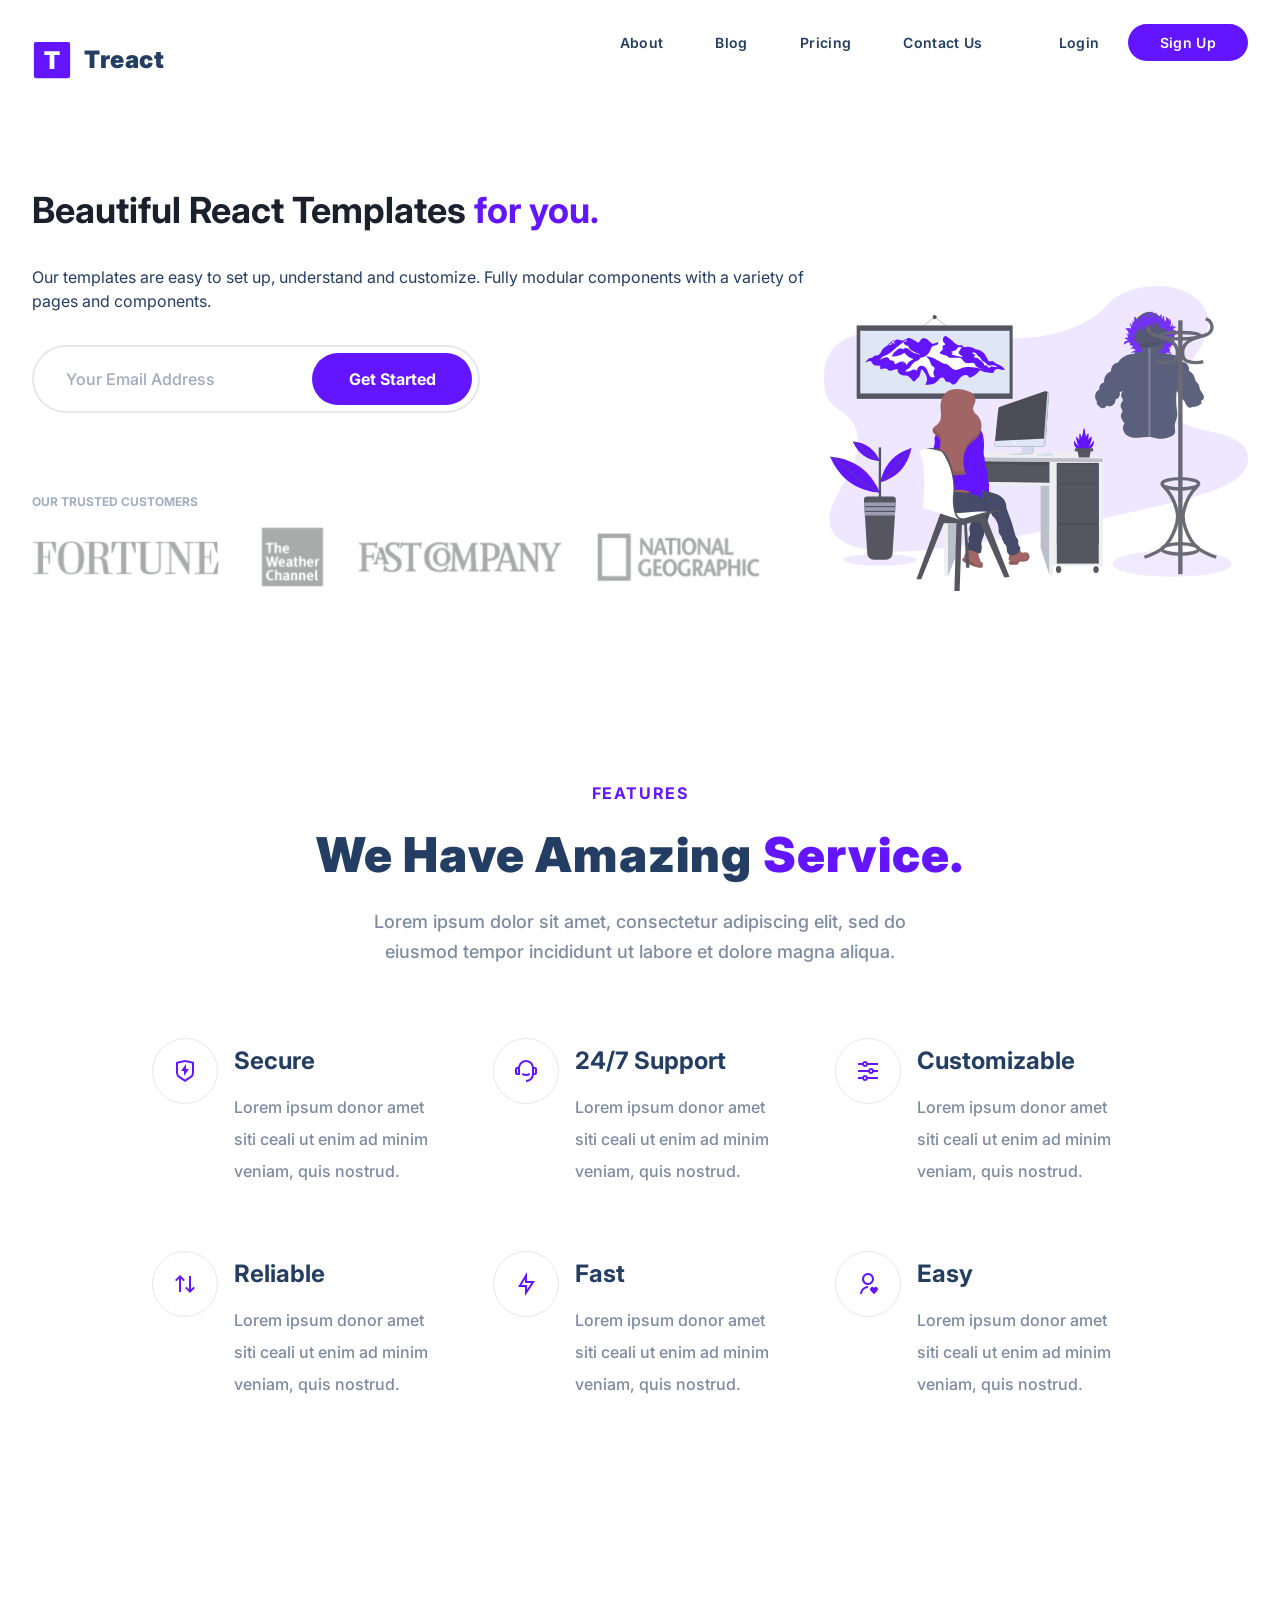
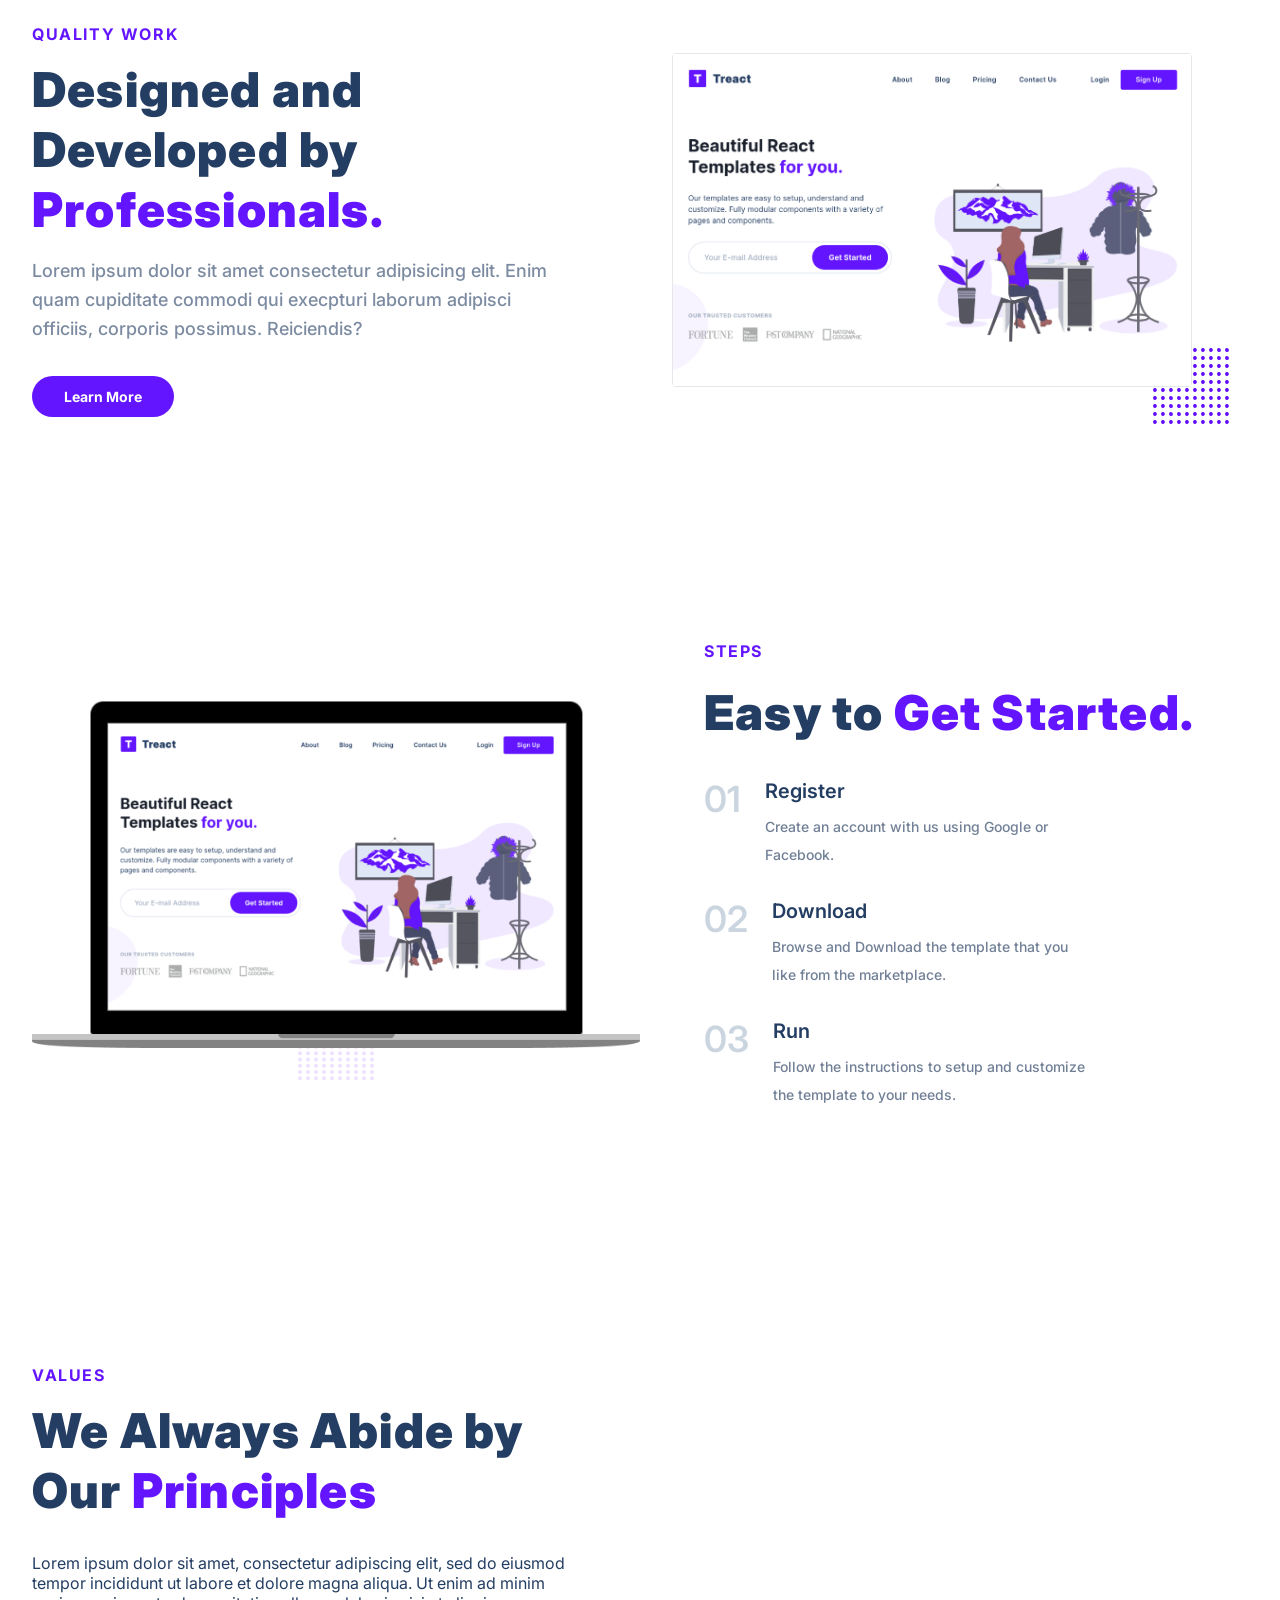
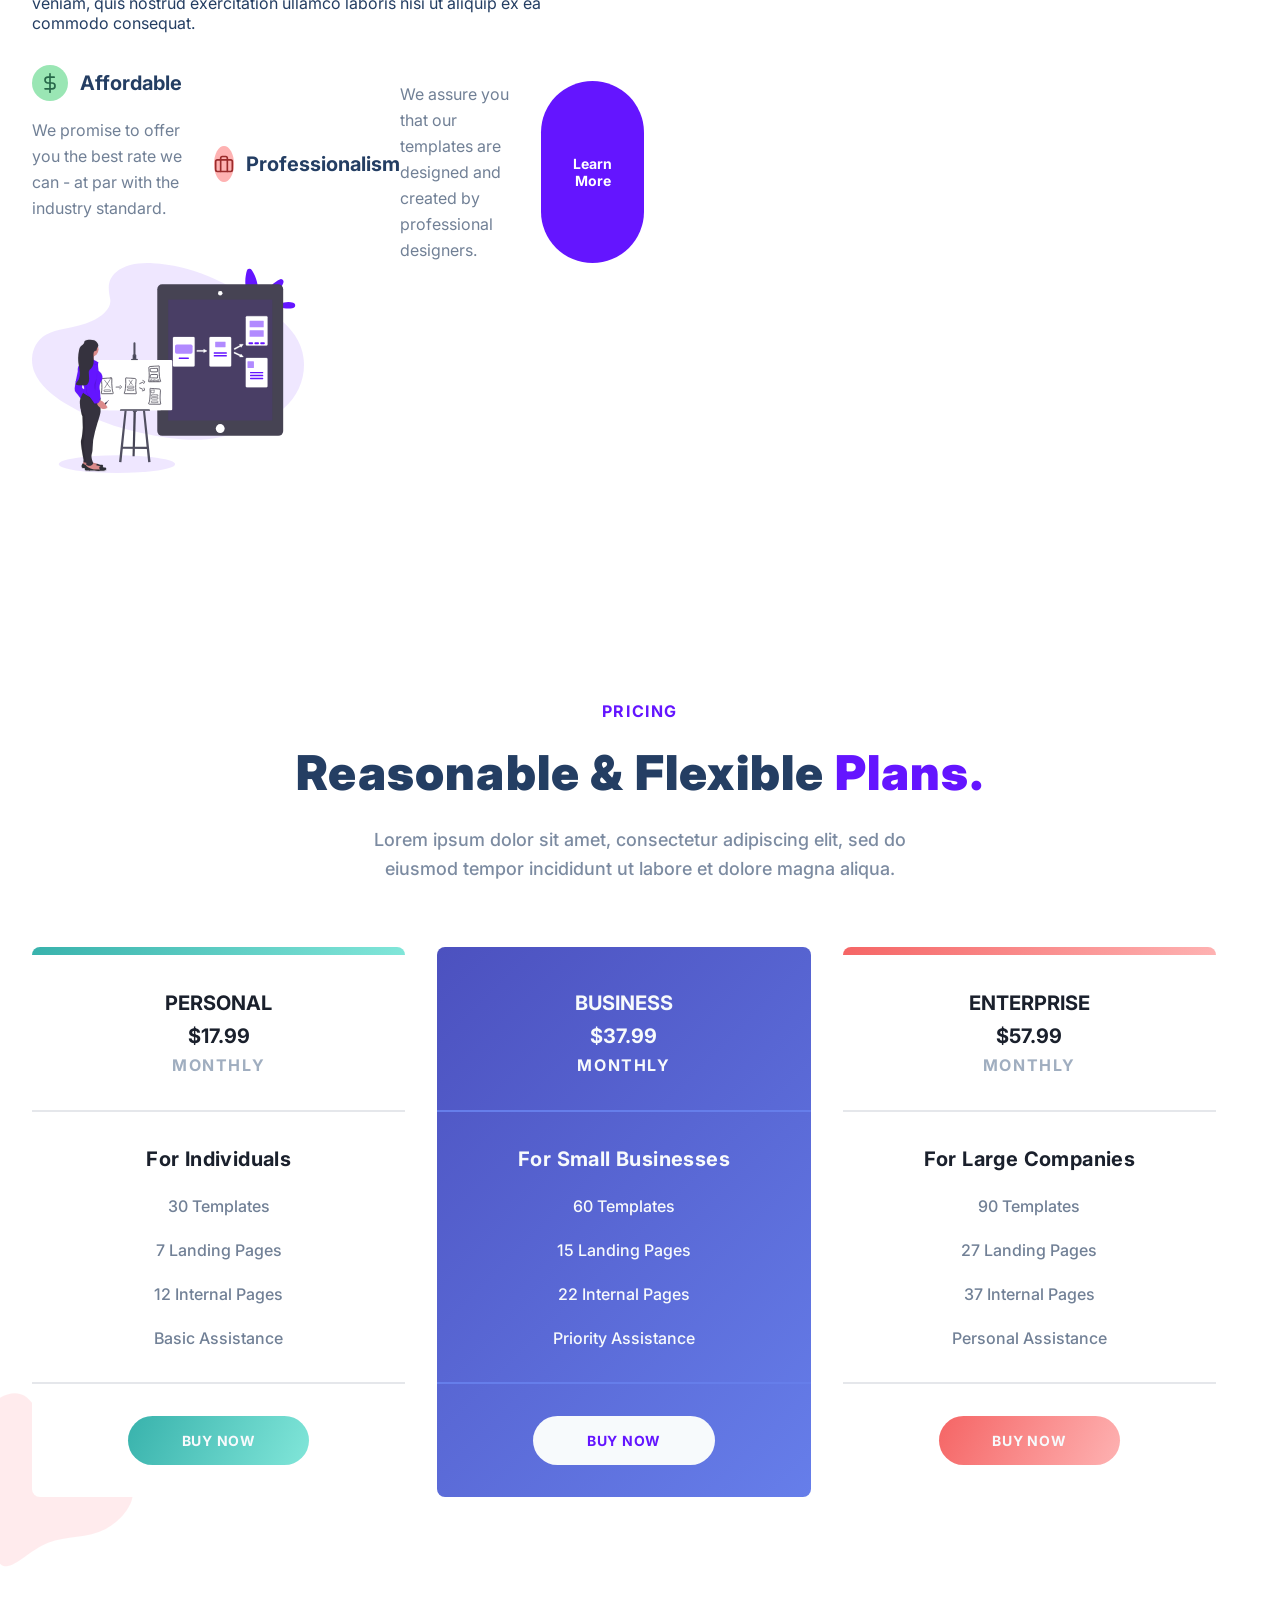
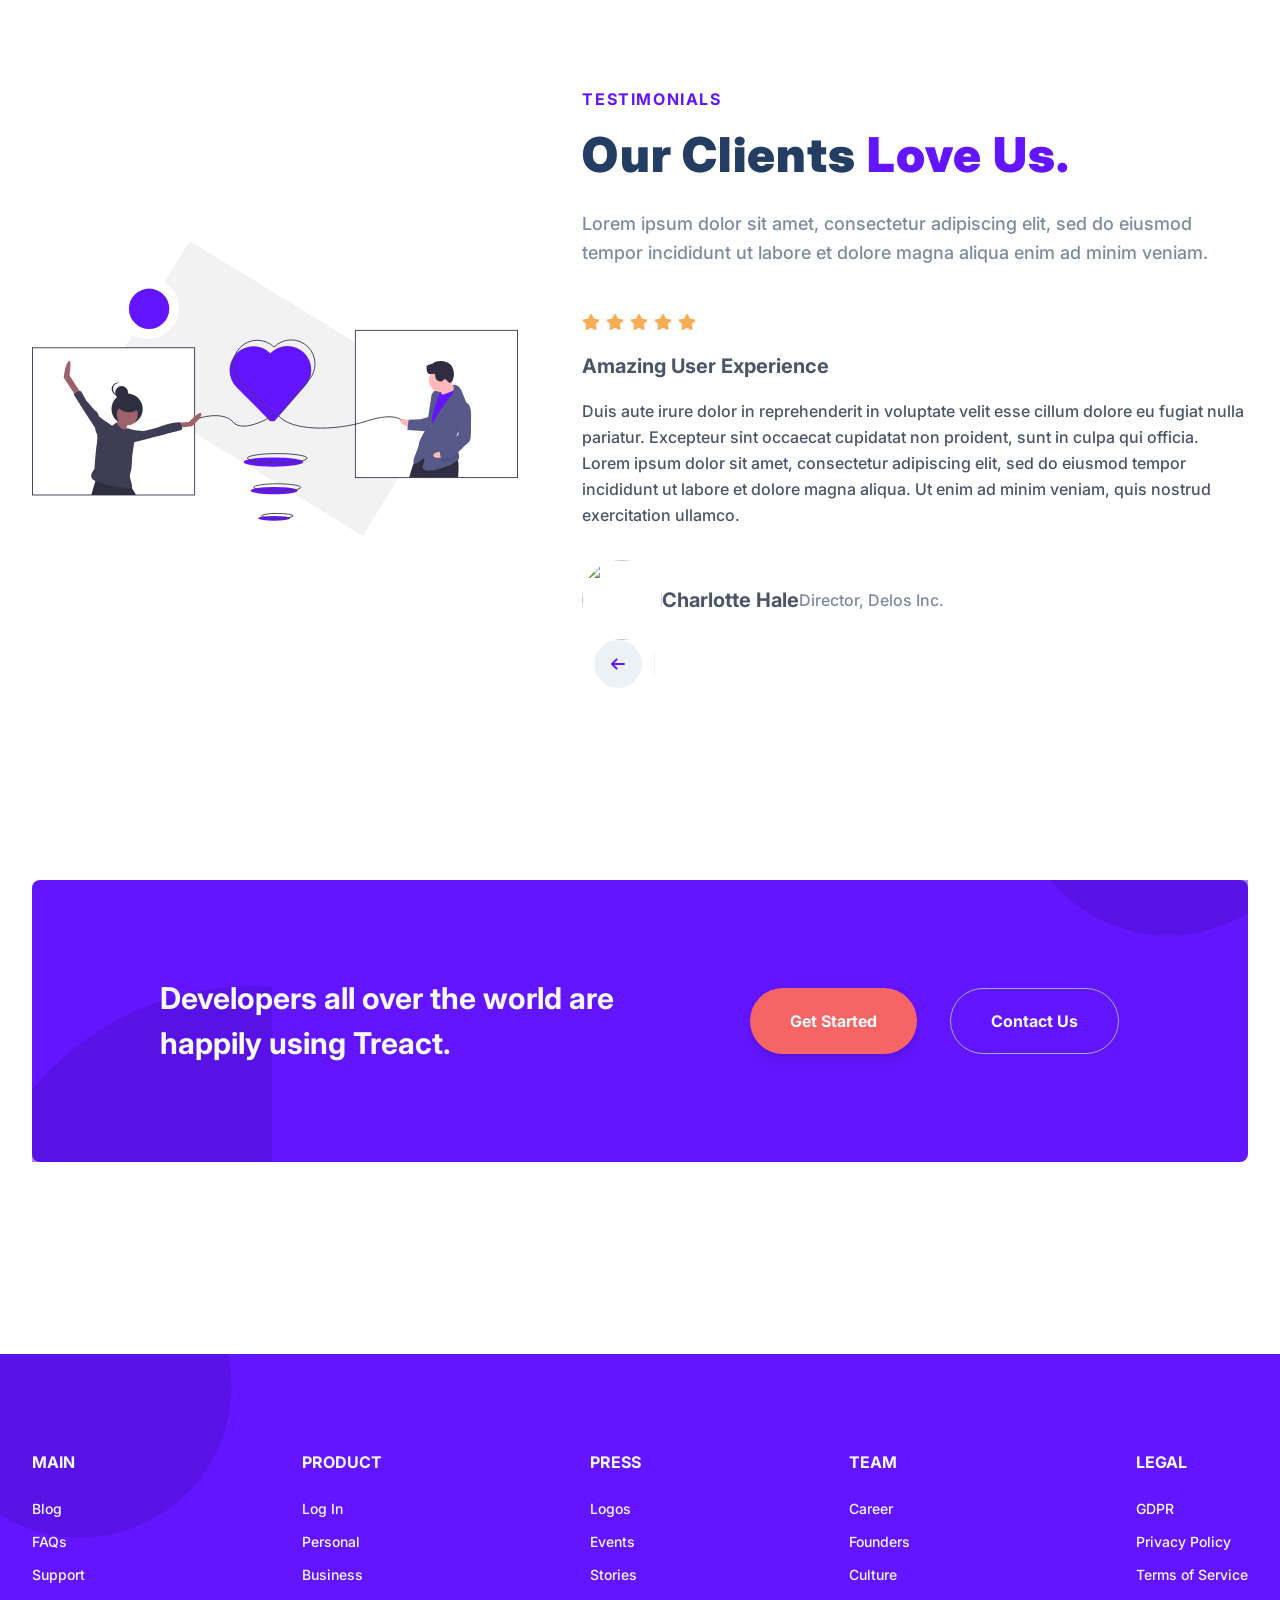
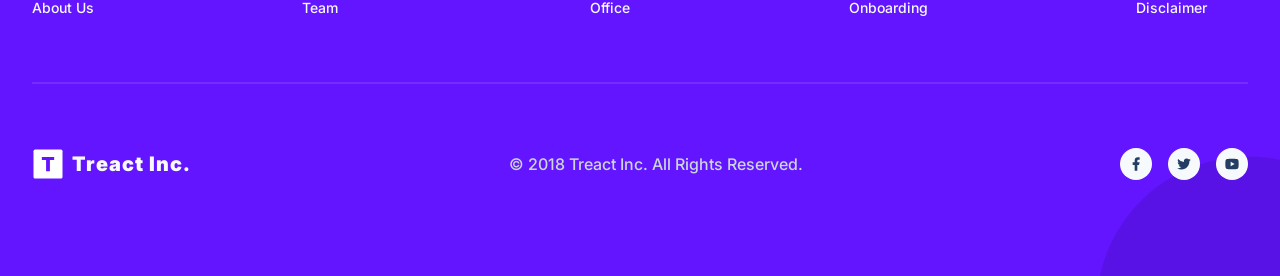
==== commit 53246701: "second commit" ====
--- a/Treact Starter Resources/index.html
+++ b/Treact Starter Resources/index.html
@@ -300,8 +300,8 @@
                     </div>
                  </div>
                     <button class="btn">Learn More</button>
-                    </div>
-                    <img clas="values__img" src="./assets/prototype-illustration.21bc4b3f612a2f257c3d361067582485.svg" alt="">
+                </div>
+                    <img class="values__img" src="./assets/prototype-illustration.21bc4b3f612a2f257c3d361067582485.svg" alt="">
                 </div>
              </div>
         </section>
--- a/Treact Starter Resources/style.css
+++ b/Treact Starter Resources/style.css
@@ -888,15 +888,235 @@
     letter-spacing: 0.05em;
 }
 
+.plan__button:hover {
+    transform: translate(10px, -1px);
+    box-shadow: rgba(0, 0, 0, 0) 0px 0px 0px 0px, rgba(0, 0, 0, 0) 0px 0px 0px 0px, rgba(0, 0, 0, 0.1) 0px 20px 25px -5px, rgba(0, 0, 0, 0.04) 0px 10px 10px -5px; 
+}
+
+.plan:nth-child(1) .plan__stripe,
+.plan:nth-child(1) .plan__button {
+    color: #f7fafc;
+    background: linear-gradient(
+        115deg,
+        rgb(56, 178, 172) 0%,
+        rgb(129, 230, 217) 100%
+    );
+}
+
+.plan:nth-child(2) {
+    background: linear-gradient(
+        135deg,
+        rgb(76, 81, 191) 0%,
+        rgb(102,126,234) 100%
+    );
+}
+
+.plan:nth-child(2) .plan__button {
+    color: #6415ff;
+    background-color: #f7fafc;
+}
+
+.plan:nth-child(2) .plan__stripes {
+    visibility: hidden;
+}
+
+.plan:nth-child(3) .plan__stripe,
+.plan:nth-child(3) .plan__button {
+    color: #f7fafc;
+    background: linear-gradient(
+        115deg,
+        rgb(245, 101, 101) 0%,
+        rgb(254, 178, 178) 100%
+    );
+}
+
+.plan:nth-child(odd) .plan__name,
+.plan:nth-child(odd) .plan__price,
+.plan:nth-child(odd) .plan__target {
+    color: #1a202c;
+}
+
+.plan:nth-child(odd) .plan__duration {
+    color: #a0aec0;
+}
+
+.plan:nth-child(2) .plan__name,
+.plan:nth-child(2) .plan__price,
+.plan:nth-child(2) .plan__target,
+.plan:nth-child(2) .plan__duration,
+.plan:nth-child(2) .plan__feature {
+    color: #f7fafc;
+}
+
+.plan:nth-child(1) .plan__middle,
+.plan:nth-child(3) .plan__middle {
+    border-top: 2px solid rgb(229, 231, 235);
+    border-bottom: 2px solid rgb(229, 231, 235);
+}
+
+.plan:nth-child(2) .plan__middle {
+    border-top: 2px solid rgb(102, 126, 234);
+    border-bottom: 2px solid rgb(102, 126, 234);
+}
+
+.plans__blob {
+    z-index: -10;
+    position: absolute;
+    left: 0;
+    bottom: 0;
+    transform: translateX(-50%) translateY(50%) scaleX(1) scaleY(1);
+    height: 256px;
+    width: 256px;
+    opacity: 0.25;
+}
+
+.plans {
+    display: flex;
+    position: relative;
+    flex-direction: row;
+    width: 100%;
+    justify-content: space-between;
+}
+
 /* 
 
 TESTIMONIALS ↓
 
 */
 
+section #testimonials {
+    padding: 0px;
+}
+
+#testimonials .container {
+    padding-top: 6rem;
+    padding-bottom: 6rem;
+}
 
 #testimonials .row {
-    display: flex;
+    margin-left: auto;
+    margin-right: auto;
+    max-width: 1280px;
+    display: flex;
+    align-items: center;
+    justify-content: space-between;
+}
+
+.testimonials__img,
+.testimonials__description {
+    width: 50%;
+}
+
+.testimonials__description {
+    display: flex;
+    flex-direction: column;
+    padding-left: 64px;
+}
+
+#testimonials .section__title {
+    margin-bottom: 24px;
+    line-height: 1.25;
+}
+
+.testimonial {
+    margin-top: 40px;
+}
+
+.testimonial__rating {
+    color: rgba(246, 173, 85);
+    margin-right: 2px;
+    margin-top: 4px;
+}
+
+.testimonial__title {
+    color: #4a5568;
+    line-height: 1.625;
+    margin-top: 1rem;
+    font-size: 1.25rem;
+    font-weight: 700;
+}
+
+.testimonial__name {
+    color: #4a5568;
+    line-height: 1.625;
+    font-size: 1.25rem;
+    font-weight: 700;
+}
+
+.testimonial__para {
+    margin-top: 1rem;
+    margin-bottom: 2rem;
+    font-weight: 500;
+    line-height: 1.625;
+    font-size: 16px;
+    color: rgb(74 85 104);
+}
+
+.testimonial__bottom {
+    display: flex;
+    justify-content: space-between;
+}
+
+.testimonial__profile {
+    display: flex;
+    align-items: center;
+}
+
+.testimonial__details {
+    margin-left: 24px;
+}
+
+.testimonial__img {
+    width: 80px;
+    height: 80px;
+    border-radius: 50%;
+}
+
+.testimonial__role {
+    color: #7c8ba1;
+    font-weight: 500;
+    line-height: 1.5;
+}
+
+.testimonial__buttons {
+    display: flex;
+    align-items: center;
+}
+
+.testimonial__button svg {
+    width: 16px;
+    height: 16px;
+}
+
+.testimonial__button {
+    display: flex;
+    justify-content: center;
+    align-items: center;
+    padding: 16px;
+    background: #edf2f7;
+    border-radius: 50%;
+    margin: 0 12px;
+    transition: all 300ms ease;
+}
+
+.testimonial__button:hover {
+    background-color: rgb(229, 231, 235);
+}
+
+.fa-star {
+    color: rgb(246 173 85);
+    display: inline-block;
+    height: 1.25rem;
+    width: 1.25rem;
+}
+
+.divider {
+    margin-top: 0.75rem;
+    margin-bottom: 0.75rem;
+    border-right-width: 1px;
+    width: 0.5px;
+    background-color: #edf2f7;
+    height: 20px;
 }
 
 
@@ -906,11 +1126,106 @@
 
 */
 
-
+main {
+    margin-bottom: 96px;
+}
+
+.start__container {
+    padding: 96px 0;
+    width: 100%;
+    background-color: rgb(100, 21, 255);
+    border-radius: 8px;
+    display: flex;
+    justify-content: center;
+    align-items: center;
+}
+
+.start__row {
+    width: 100%;
+    margin: 0 auto;
+    max-width: 1024px;
+    padding: 0 32px;
+    display: flex;
+    justify-content: center;
+    align-items: center;
+}
+
+.start__title,
+.start__buttons {
+    width: 50%;
+}
+
+.start__buttons {
+    display: flex;
+    justify-content: flex-end;
+}
+
+.start__title {
+    color: #f7fafc;
+    font-size: 30px;
+    font-weight: 700;
+    line-height: 1.5;
+    z-index: 2;
+}
+
+.start__button {
+    padding: 20px 40px;
+    border-radius: 500px;
+    font-weight: 700;
+    font-size: 16px;
+    color: #f7fafc;
+    line-height: 1.5;
+    letter-spacing: 0.025;
+    margin: 1px;
+    z-index: 2;
+}
+
+.start__button:nth-child(1) {
+    background: #f56565;
+    box-shadow: rgba(0, 0, 0, 0) 0px 0px 0px 0px, rgba(0, 0, 0, 0) 0px 0px 0px 0px, rgba(0, 0, 0, 0.1) 0px 10px 15px -3px, rgba(0, 0, 0, 0.05) 0px 4px 6px -2px;
+    margin-right: 32px;
+    transition: all 300ms ease;
+}
+
+.start__button:hover:nth-child(1) {
+    background-color: rgba(229, 62, 62);
+}
+
+.start__button:nth-child(2) {
+    border: 1px solid rgb(160, 174, 192);
+    transition: all 300ms ease;
+}
+
+.start__button:hover:nth-child(2) {
+    background-color: rgba(247, 250, 252);
+    color: rgba(100, 21, 255);
+}
 
 #start .row {
     position: relative;
     overflow: hidden;
+}
+
+.start__blob--1 {
+    position: absolute;
+    bottom: 0px;
+    left: 0px;
+    height: 20rem;
+    width: 20rem;
+    transform: translate(-5rem, 8rem);
+    color: rgb(80 17 204);
+    opacity: 0.5;
+}
+
+.start__blob--2 {
+    position: absolute;
+    top: 0px;
+    right: 0px;
+    height: 20rem;
+    width: 20rem;
+    transform: translate(5rem, -16rem);
+    color: rgb(80 17 204);
+    opacity: 0.5;
 }
 
 
@@ -929,6 +1244,141 @@
     overflow: hidden;
 }
 
+.footer__columns {
+    margin-top: -48px;
+    display: flex;
+    justify-content: space-between;
+    flex-wrap: wrap;
+}
+
+.footer__column {
+    margin-top: 48px;
+    display: flex;
+    flex-direction: column;
+    align-items: flex-start;
+    z-index: 2;
+}
+
+.footer__column--title {
+    font-weight: 700;
+    color: #f7fafc;
+    line-height: 1.5;
+}
+
+.footer__column--link {
+    color: #f7fafc;
+    font-size: 14px;
+    margin-top: 12px;
+    line-height: 1.5;
+    font-weight: 500;
+    position: relative;
+    cursor: pointer;
+}
+
+.footer__column--link:after {
+    content: "";
+    position: absolute;
+    left: 0;
+    bottom: -6px;
+    height: 2px;
+    width: 100%;
+    background: #fff;
+    transition: all 300ms ease;
+    opacity: 0;
+}
+
+.footer__column--link:hover:after {
+    opacity: 1;
+}
+
+.footer__column--link:nth-child(2) {
+    margin-top: 24px;
+}
+
+.footer__divider {
+    width: 100%;
+    height: 2px;
+    margin: 64px 0;
+    background: rgb(116, 44, 255);
+}
+
+.footer__bottom {
+    display: flex;
+    justify-content: space-between;
+    align-items: center;
+}
+
+.footer__logo {
+    display: flex;
+    align-items: center;
+}
+
+.footer__logo--img {
+    height: 32px;
+    width: 32px;
+}
+
+.footer__logo--text {
+    font-size: 20px;
+    color: #f7fafc;
+    font-weight: 900;
+    margin-left: 8px;
+    letter-spacing: 0.05em;
+}
+
+.footer__socials {
+    display: flex;
+    align-items: center;
+    margin-left: -16px;
+}
+
+.footer__social--link svg {
+    height: 16px;
+    width: 16px;
+}
+
+.footer__social--link {
+    margin-left: 16px;
+    padding: 8px;
+    background: #f7fafc;
+    display: flex;
+    justify-content: center;
+    border-radius: 50%;
+    z-index: 2;
+    cursor: pointer;
+    transition: all 300ms ease;
+}
+
+.footer__social--link:hover {
+    background-color: rgba(203, 213, 224);
+}
+
+.footer__copyright {
+    color: #cbd5e0;
+    font-weight: 500;
+}
+
+.footer__blob--1 {
+    position: absolute;
+    top: 0;
+    left: 0;
+    width: 320px;
+    height: 320px;
+    transform: translateX(-80px) translateY(-128px);
+    z-index: 1;
+    opacity: 0.5;
+}
+
+.footer__blob--2 {
+    position: absolute;
+    bottom: 0;
+    right: 0;
+    width: 320px;
+    height: 320px;
+    transform: translateX(128px) translateY(192px);
+    z-index: 1;
+    opacity: 0.5;
+}
 
 /* 
 
@@ -941,46 +1391,462 @@
     header .row {
         align-items: flex-end;
     }
-}
-
+
+    .steps__grid {
+        height: 5rem;
+        width: 5rem;
+        bottom: -50px;
+    }
+
+    h1 {
+        font-size: 36px;
+        color: #1a202c;
+        line-height: 1.25;
+    }
+
+    .header__description--para {
+        font-size: 16px;
+    }
+
+    .header__customers {
+        padding-right: 64px;
+    }
+
+    .header__img--wrapper {
+        display: flex;
+        justify-content: flex-end;
+    }
+
+    .header__img {
+        max-width: 512px;
+    }
+
+    .plan__button {
+        max-width: none;
+    }
+
+    .plan_bottom {
+        padding-left: 2rem;
+        padding-right: 2rem;
+    }
+
+    .testimonials__img {
+        width: 40%;
+    }
+
+    .testimonials__description {
+        width: calc(100% - 40%);
+    }
+}
+
+  
 @media (max-width: 1024px) {
+
+    .nav__links {
+        display: none;
+    }
 
     .btn__menu {
         display: block;
     }
+
     header .row {
         flex-direction: column;
         align-items: center;
     }
+
+    .header__description,
+    .header__img--wrapper {
+        width: 100%;
+        max-width: 512px;
+        margin: 0 auto;
+    }
+
+    .header__description {
+        text-align: center;
+        display: flex;
+        flex-direction: column;
+        align-items: center;
+    }
+
+    h1 {
+        font-size: 30px;
+    }
+
+    .header__description--para {
+        margin: 20px 0;
+    }
+
+    .header__customers {
+        padding-right: 0px;
+    }
+
+    .header__customers--title,
+    .header__img--wrapper {
+        margin-top: 48px;
+    }
+
+    .features {
+        max-width: 768px;
+    }
+
+    .feature {
+        width: calc(50%);
+    }
+
+    .feature__row {
+        padding: 32px 8px;
+        margin: 0 16px;
+    }
+
+    .feature__para {
+        font-size: 16px;
+    }
+
+    .section__para {
+        font-size: 16px;
+    }
+
+    .section__title {
+        font-size: 36px;
+    }
+
+    .quality__description {
+        margin-right: 0px;
+        padding-right: 48px;
+    }
+
+    .value {
+        margin-top: 2.5rem;
+    }
+
+    .values__list {
+        max-width: 20rem;
+        flex-direction: column;
+    }
+
+    .plans {
+        flex-direction: column;
+        align-items: center;
+    }
+
+    .plan {
+        margin-right: 0px;
+    }
+
+    #features .section__title,
+    #pricing .section__title {
+        font-size: 48px;
+    }
+
+    #testimonials .container {
+        padding-top: 5rem;
+        padding-bottom: 5rem;
+    }
+
+    .testimonials__description {
+        padding-left: 48px;
+    }
+
+    #start .container {
+        padding-top: 5rem;
+        padding-bottom: 5rem;
+    }
+
+    .start__row {
+        flex-direction: column;
+    }
+
+    .start__title {
+        text-align: center;
+        width: 100%;
+        max-width: 512px;
+    }
+
+    .start-buttons {
+        width: auto;
+        margin-top: 24px;
+    }
+
+    .start__button {
+        padding: 16px 32px;
+    }
+
+
     footer {
         padding: 80px 32px;
     }
 }
 
 @media(max-width: 768px) {
+
+    .features {
+        justify-content: center;
+    }
+
+    .feature {
+        width: auto;
+        max-width: 384px;
+    }
+
+    .section__para {
+        font-size: 14px;
+    }
+
     #quality .row,
     #values .row {
         flex-direction: column-reverse;
     }
+
+    .quality__description,
+    .steps__description,
+    .values__description,
+    .testimonials__description {
+        padding: 0;
+        margin-top: 64px;
+        text-align: center;
+    }
+
+    .quality__description,
+    .quality__img--wrapper,
+    .steps__description,
+    .steps__img--wrapper,
+    .values__description,
+    .values__img,
+    .testimonials__description,
+    .testimonials__img {
+        width: 100%;
+        max-width: 448px;
+    }
+
     #steps .row,
     #testimonials .row {
         flex-direction: column;
         align-items: center;
     }
+
+    .step {
+        flex-direction: column;
+        align-items: center;
+    }
+
+    .step__direction {
+        margin-top: 12px;
+        margin-left: 0;
+    }
+
+    .values__list {
+        margin-left: auto;
+        margin-right: auto;
+    }
+
+    .value:nth-of-type(1) {
+        margin-right: 0px;
+    }
+
+    .value {
+        margin-right: 0px;
+        align-items: center;
+    }
+
     #pricing .row {
         margin-top: 40px;
     }
+
+    .testimonials__description {
+        padding-left: 0;
+    }
+
+    .footer__columns {
+        justify-content: flex-start;
+    }
+
+    .footer__column {
+        width: calc(100% / 3);
+    }
+
+    .footer__bottom {
+        flex-direction: column;
+        align-items: center;
+    }
+
+    .footer__copyright,
+    .footer__socials {
+        margin-top: 32px;
+    }
+
+    .footer__socials {
+        margin-left: 0px;
+    }
+
+    .footer__social--link:first-child {
+        margin-left: 0px;
+    }
 }
 
 @media(max-width: 640px) {
+
+    .section__title {
+        line-height: 1.25;
+    }
+
     .container {
         padding: 80px 0;
     }
+
     .nav__logo {
         margin: 8px 0;
         padding-bottom: 4px;
     }
+
+    .header__email {
+        flex-direction: column;
+        height: auto;
+    }
+
+    .header__email--input {
+        position: static;
+        padding: 16px 0;
+        padding-left: 32px;
+        line-height: 1.5;
+    }
+
+    .header__email--btn {
+        width: 100%;
+        padding: 16px 0;
+        margin: 16px 0;
+        margin-bottom: 0px;
+        line-height: 1.5;
+    }
+
+    .header__customers--title {
+        font-size: 14px;
+        letter-spacing: 0.05em;
+    }
+
+    .section__title {
+        font-size: 30px;
+    }
+
+    #features .section__title,
+    #pricing .section__title {
+        font-size: 36px;
+    }
+
+    .feature__row {
+        flex-direction: column;
+        align-items: center;
+        text-align: center;
+    }
+
+    .feature__title {
+        letter-spacing: 0.025em;
+        line-height: 1;
+    }
+
+    .feature__text {
+        margin-left: 0px;
+        margin-top: 16px;
+    }
+
+    .feature__para {
+        margin-top: 4px;
+        line-height: 2;
+    }
+
+    #steps .section__title {
+        margin: 16px 0 0 0;
+    }
+
+    .steps__list {
+        margin-top: 48px;
+    }
+
+    .btn {
+        line-height: 1.5;
+    }
+
+    .plan__price {
+        font-size: 36px;
+    }
+
+    .plan__bottom {
+        padding: 2rem 1rem;
+    }
+
+    .testimonial__para {
+        margin-bottom: 32px;
+    }
+
+    .testimonial__bottom {
+        flex-direction: column;
+        align-items: center;
+        padding-top: 4px;
+    }
+
+    .testimonial__profile {
+        flex-direction: column;
+        align-items: center;
+    }
+
+    .testimonial__details {
+        margin-left: 0;
+        margin-top: 8px;
+    }
+
+    .testimonial__img {
+        height: 64px;
+        width: 64px;
+    }
+
+    .testimonial__buttons {
+        margin-top: 32px;
+    }
+
+    .start__title {
+        font-size: 24px;
+    }
+
+    .start__container {
+        padding: 80px 0;
+    }
+
+    .start__buttons {
+        flex-direction: column;
+    }
+
+    .start__button:nth-child(1) {
+        margin-right: 0;
+    }
+
+    .start__button {
+        padding: 12px 24px;
+        font-size: 14px;
+    }
+
+    .start__button:nth-child(2) {
+        margin-top: 16px;
+    }
+
+
     main {
         margin-bottom: 80px;
     }
+
+    .footer__columns {
+        justify-content: center;
+    }
+
+    .footer__column {
+        width: auto;
+        padding: 0 16px;
+        text-align: center;
+        align-items: center;
+    }
+
+    .footer__copyright {
+        font-size: 14px;
+        text-align: center;
+        line-height: 1.5;
+    }
 }
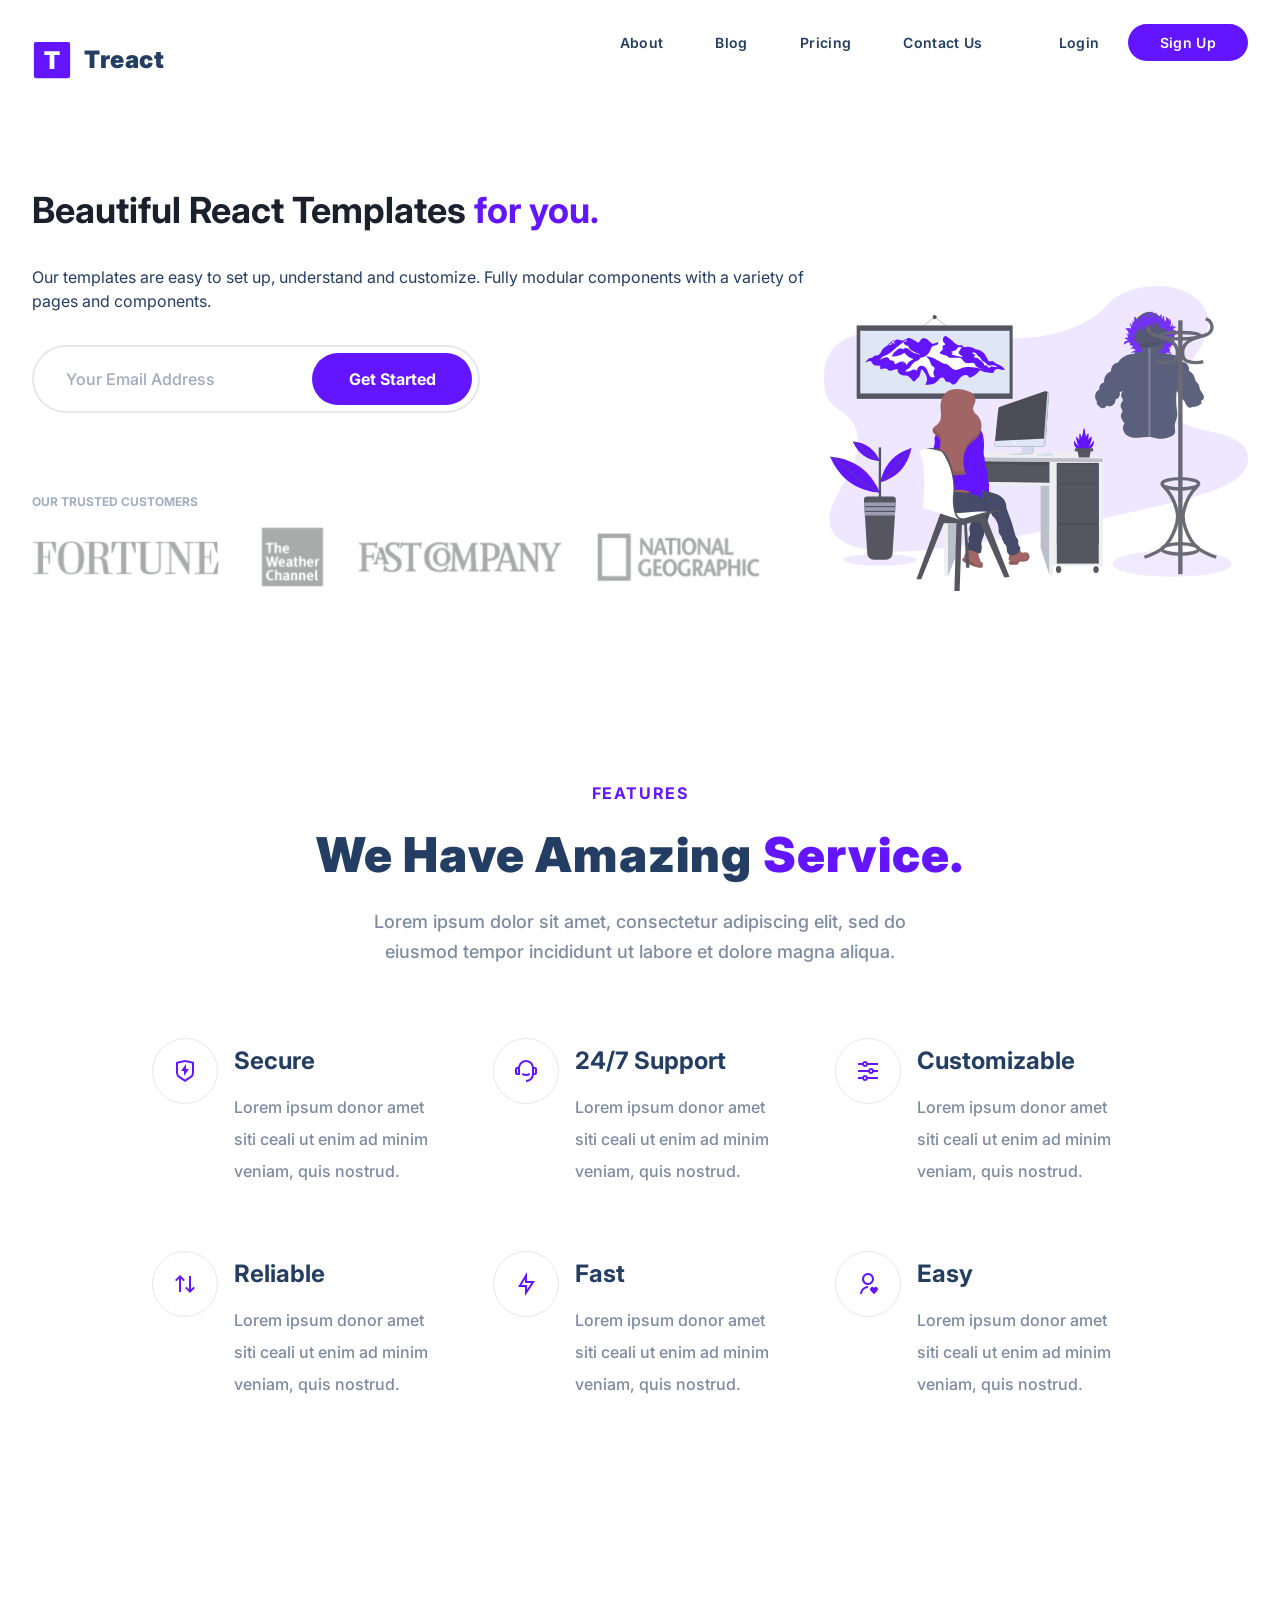
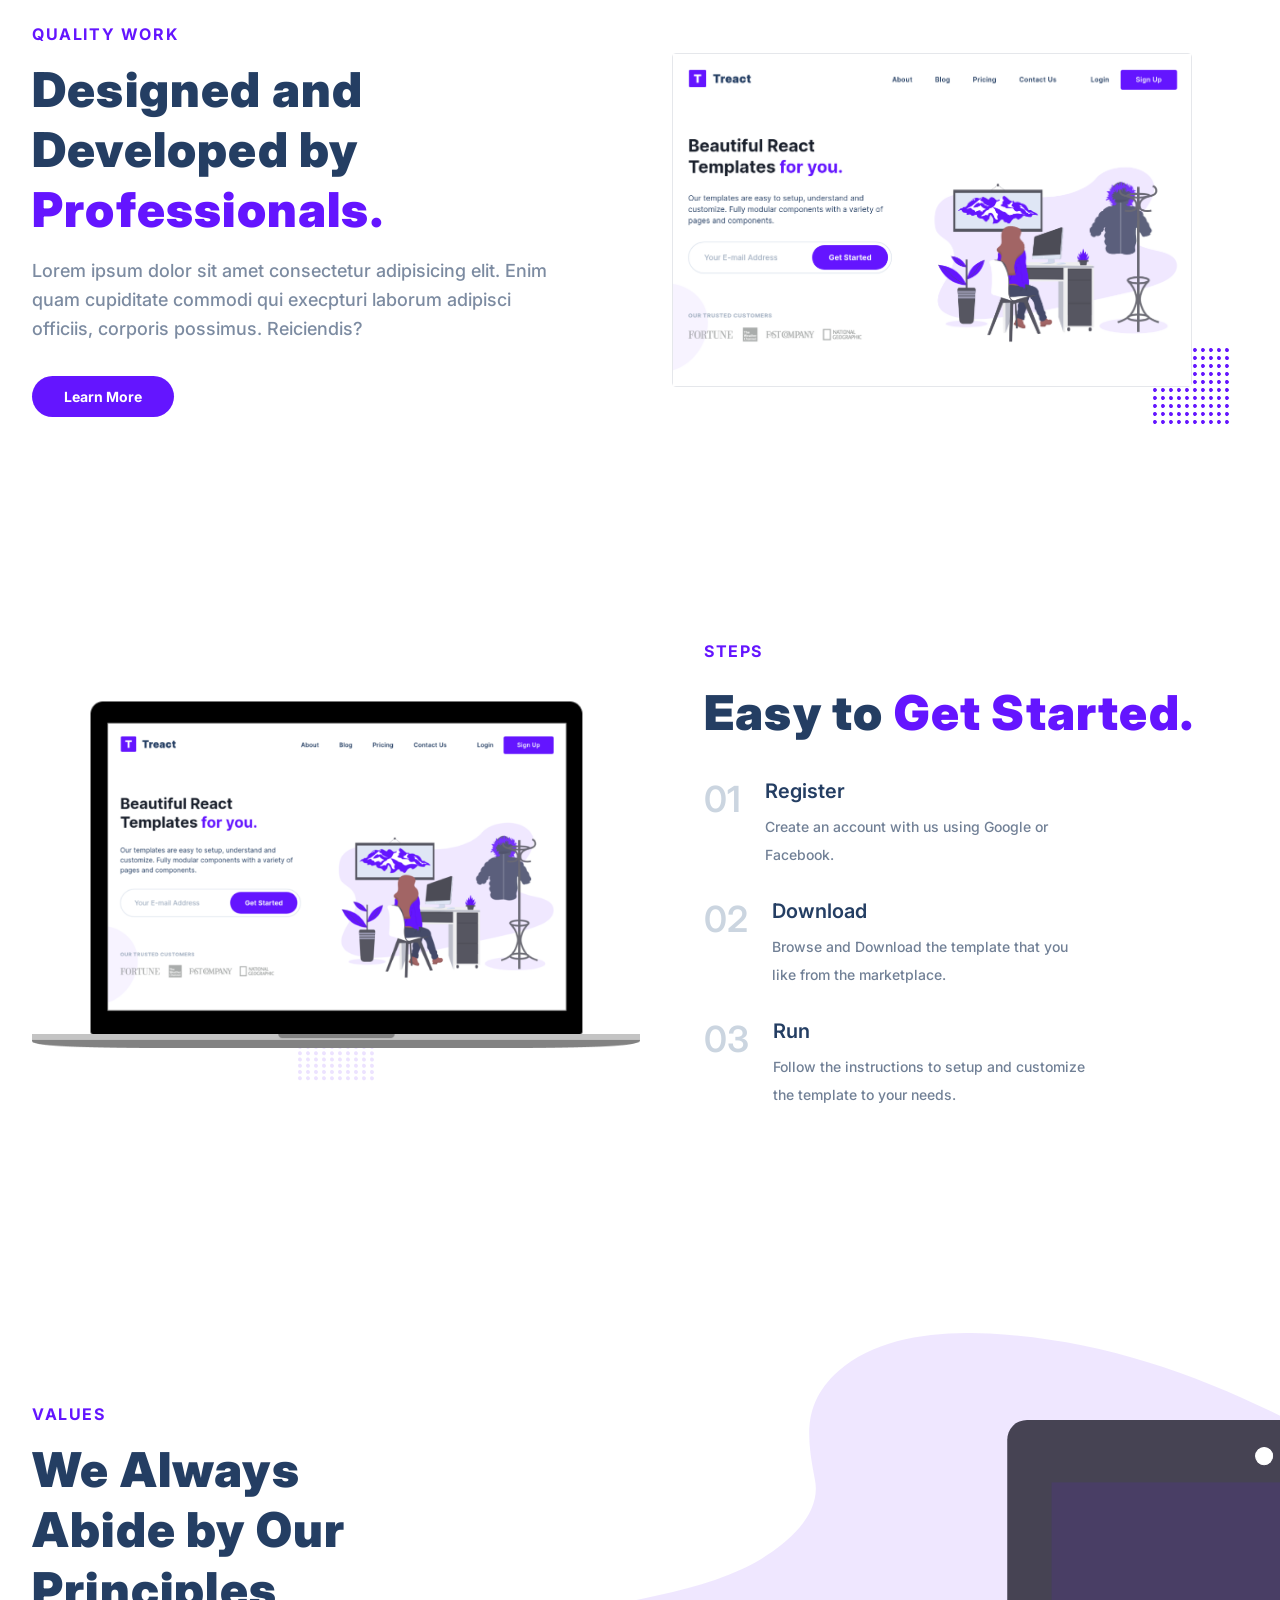
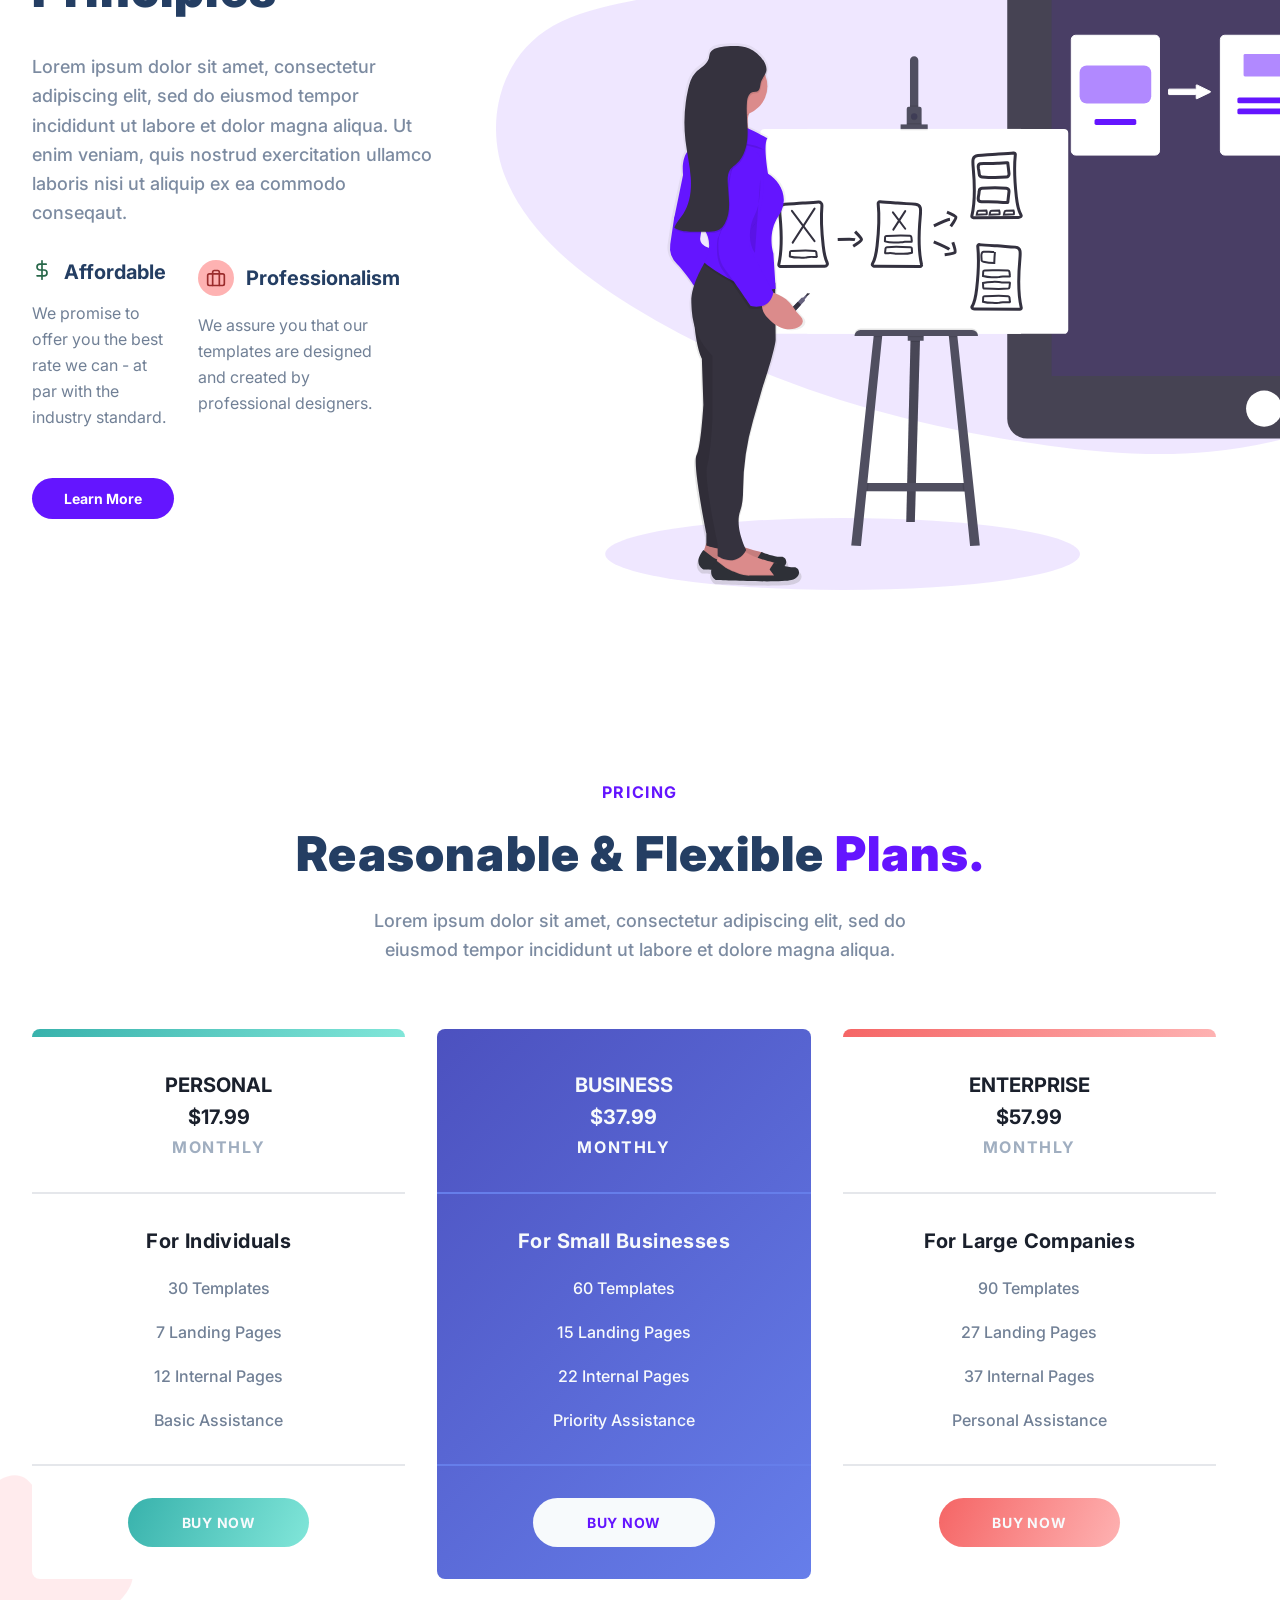
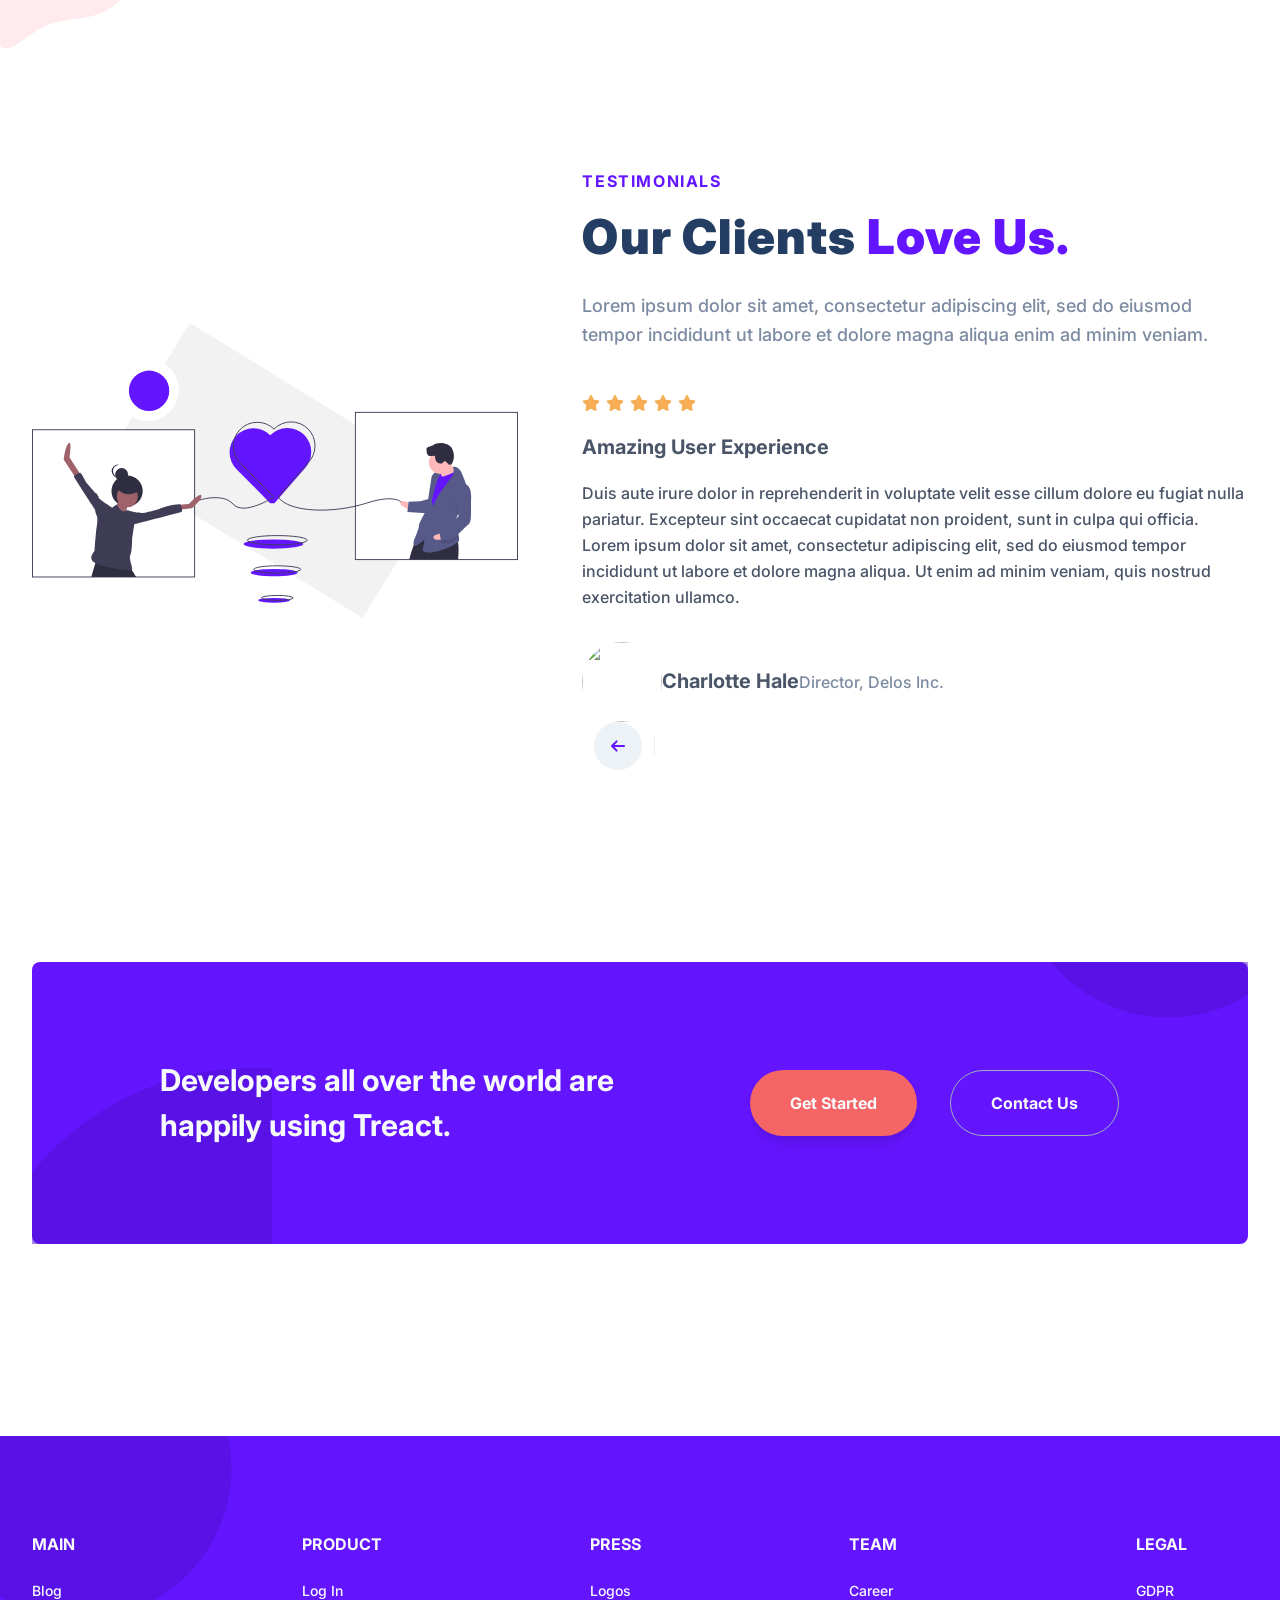
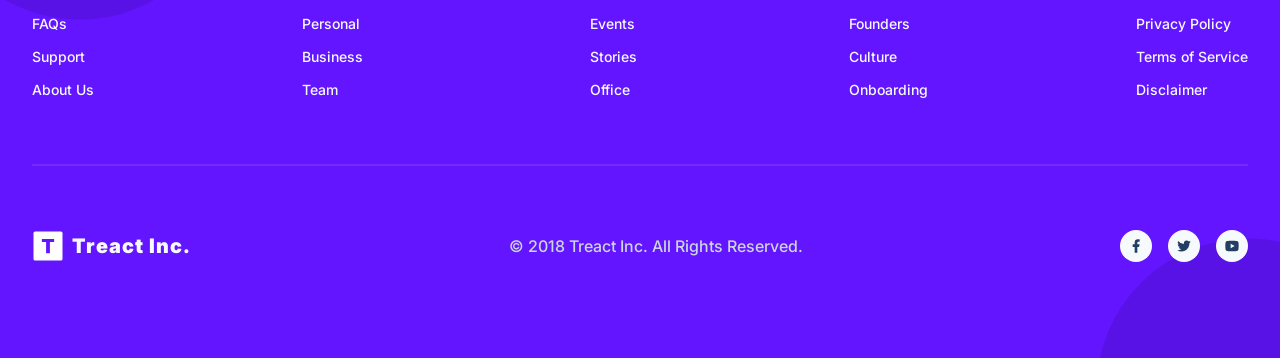
==== commit 23037ea4: "changes to values section" ====
--- a/Treact Starter Resources/index.html
+++ b/Treact Starter Resources/index.html
@@ -265,45 +265,46 @@
                     <div class="values__description">
                         <div class="section__tag">VALUES</div>
                         <h2 class="section__title">
-                            We Always Abide by Our <span class="purple"> Principles</span>
+                            We Always Abide by Our <span class=""purple> Principles</span>
                         </h2>
-                        <div class="sections__para">
-                            Lorem ipsum dolor sit amet, consectetur adipiscing elit, sed do eiusmod tempor incididunt ut labore et dolore magna aliqua. Ut enim ad minim veniam, quis nostrud exercitation ullamco laboris nisi ut aliquip ex ea commodo consequat.
+                        <div class="section__para">
+                            Lorem ipsum dolor sit amet, consectetur adipiscing elit, sed do eiusmod tempor incididunt ut labore et dolor magna aliqua. Ut enim veniam, quis nostrud exercitation ullamco laboris nisi ut aliquip ex ea commodo conseqaut.
                         </div>
                         <div class="values__list">
-                         <div class="value">
-                             <div class="value__title">
-                                <figure class="value__img--wrapper">
-                                 <svg xmlns="http://www.w3.org/2000/svg" width="24" height="24" viewBox="0 0 24 24" fill="none" stroke="rgba(39, 103, 73, 1)" stroke-width="2" stroke-linecap="round" stroke-linejoin="round" class="value__img">
+                            <div class="value">
+                                <div class="value__title">
+                                    <figure class="'value__img--wrapper">
+                                        <svg xmlns="http://www.w3.org/2000/svg" width="24" height="24" viewBox="0 0 24 24" fill="none" stroke="rgba(39, 103, 73, 1)" stroke-width="2" stroke-linecap="round" stroke-linejoin="round" class="value__img">
                         <line x1="12" y1="1" x2="12" y2="23"></line>
                         <path d="M17 5H9.5a3.5 3.5 0 0 0 0 7h5a3.5 3.5 0 0 1 0 7H6"></path>
                       </svg>
                      </figure>
                      <div class="value__name">Affordable</div>
-                     </div>
-                     <div class="value__para">
-                        We promise to offer you the best rate we can - at par with the industry standard.
-                     </div>
-                    </div>
-                    <div class="value">
-                        <div class="value__title">
-                            <figure class="value__img--wrapper">
-                                <svg xmlns="http://www.w3.org/2000/svg" width="24" height="24" viewBox="0 0 24 24" fill="none" stroke="rgba(155, 44, 44, 1)" stroke-width="2" stroke-linecap="round" stroke-linejoin="round" class="value__img">
+                 </div>
+                 <div class="value__para">
+                    We promise to offer you the best rate we can - at par with the industry standard.
+                 </div>
+                </div>
+                <div class="value">
+                    <div class="value__title">
+                        <figure class="value__img--wrapper">
+                            <svg xmlns="http://www.w3.org/2000/svg" width="24" height="24" viewBox="0 0 24 24" fill="none" stroke="rgba(155, 44, 44, 1)" stroke-width="2" stroke-linecap="round" stroke-linejoin="round" class="value__img">
                         <rect x="2" y="7" width="20" height="14" rx="2" ry="2"></rect>
                         <path d="M16 21V5a2 2 0 0 0-2-2h-4a2 2 0 0 0-2 2v16"></path>
                       </svg>
-                     </figure>
-                     <div class="value__name">Professionalism</div>
-                     <div class="value__para">
+                    </figure>
+                    <div class="value__name">Professionalism</div>
+                    </div>
+                    <div class="value__para">
                         We assure you that our templates are designed and created by professional designers.
-                     </div>
-                    </div>
-                 </div>
-                    <button class="btn">Learn More</button>
-                </div>
-                    <img class="values__img" src="./assets/prototype-illustration.21bc4b3f612a2f257c3d361067582485.svg" alt="">
+                    </div>
                 </div>
              </div>
+             <button class="btn">Learn More</button>
+            </div> 
+            <img src="./assets/prototype-illustration.21bc4b3f612a2f257c3d361067582485.svg" alt="">
+            </div>
+        </div>
         </section>
         <section id="pricing">
             <div class="container">
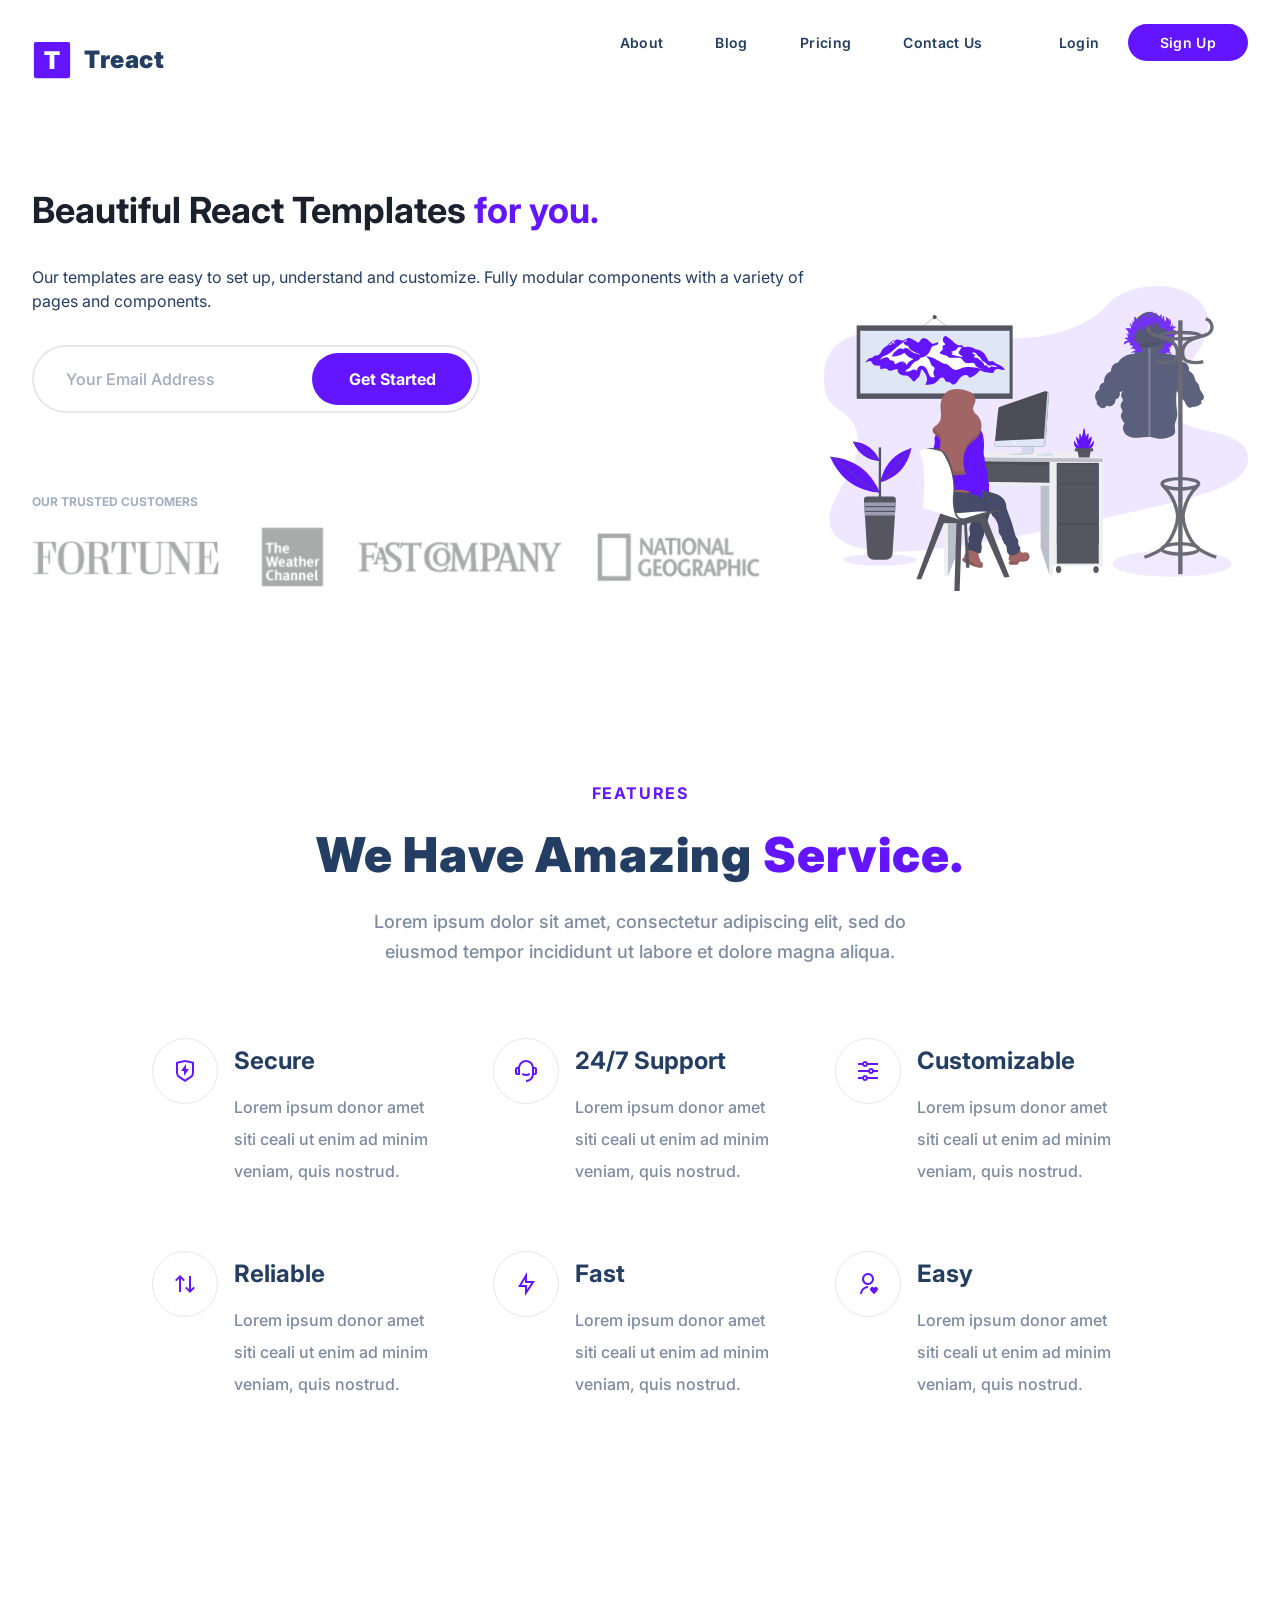
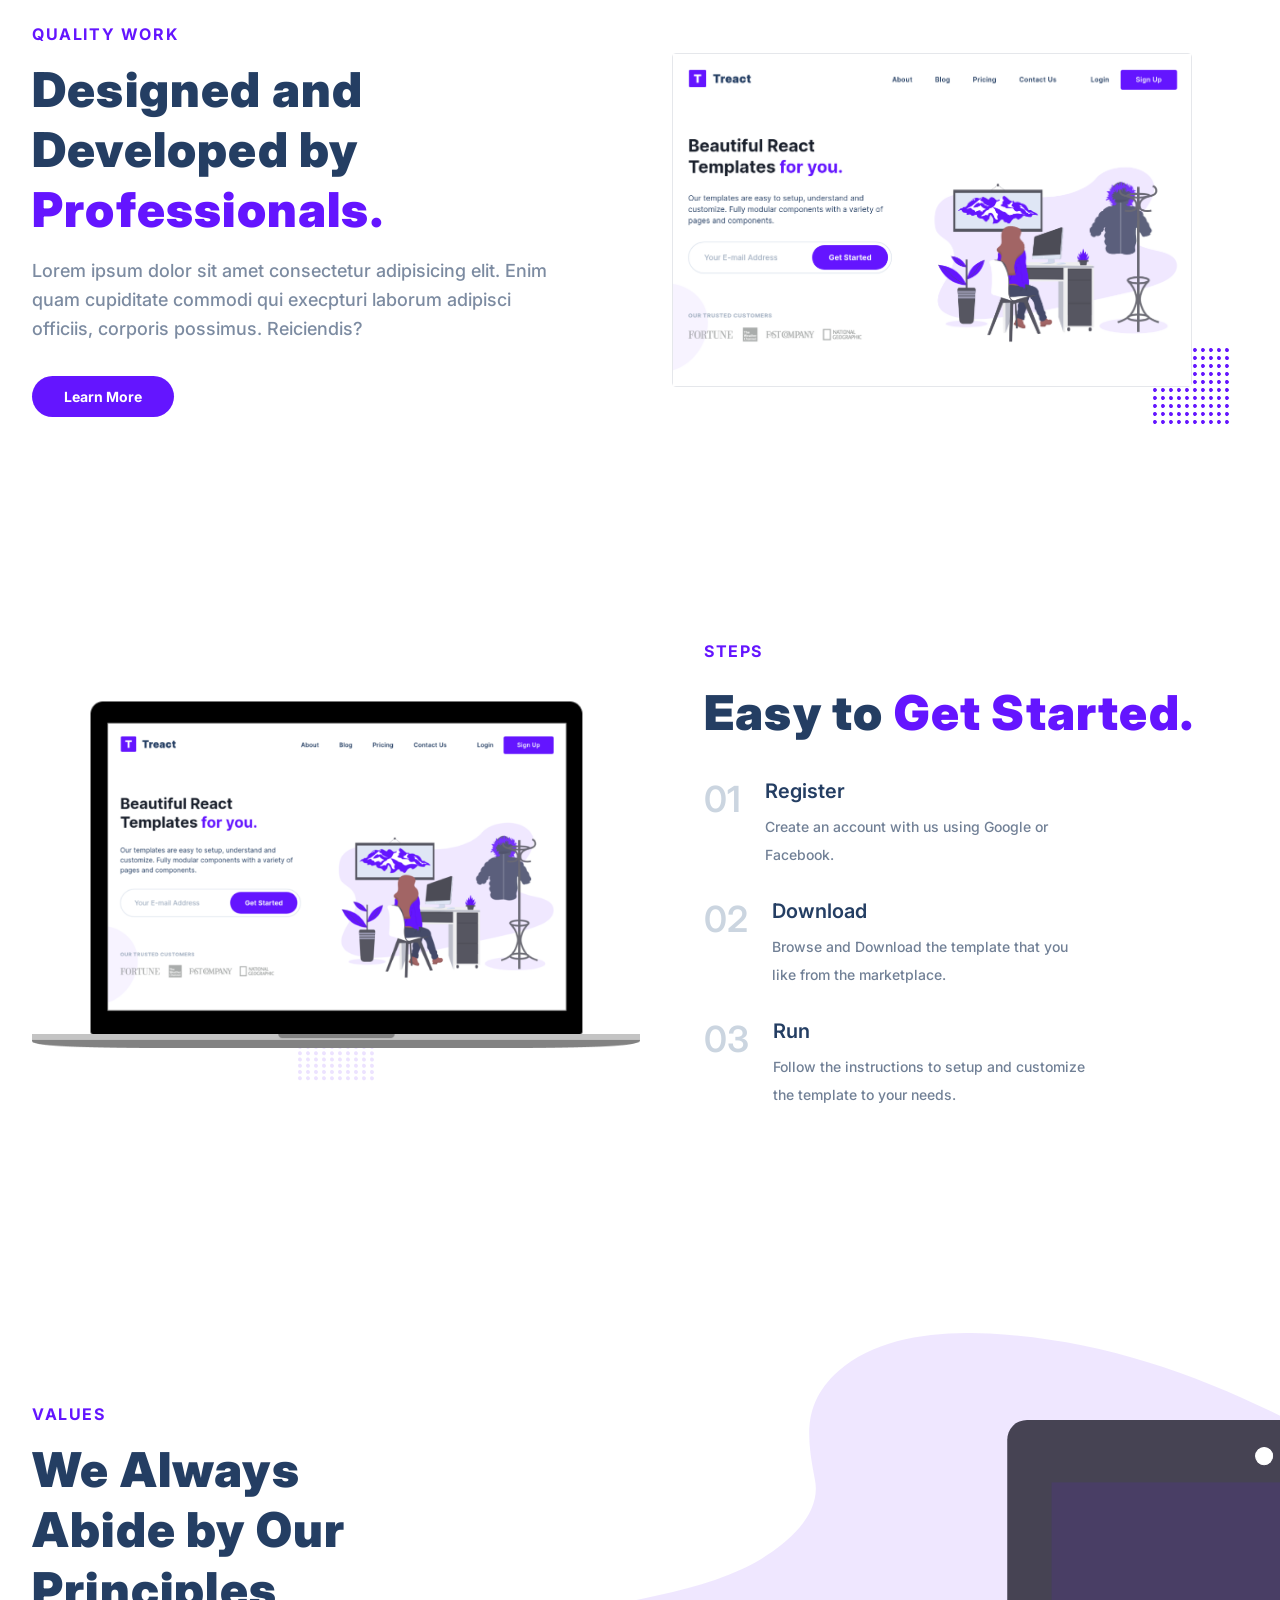
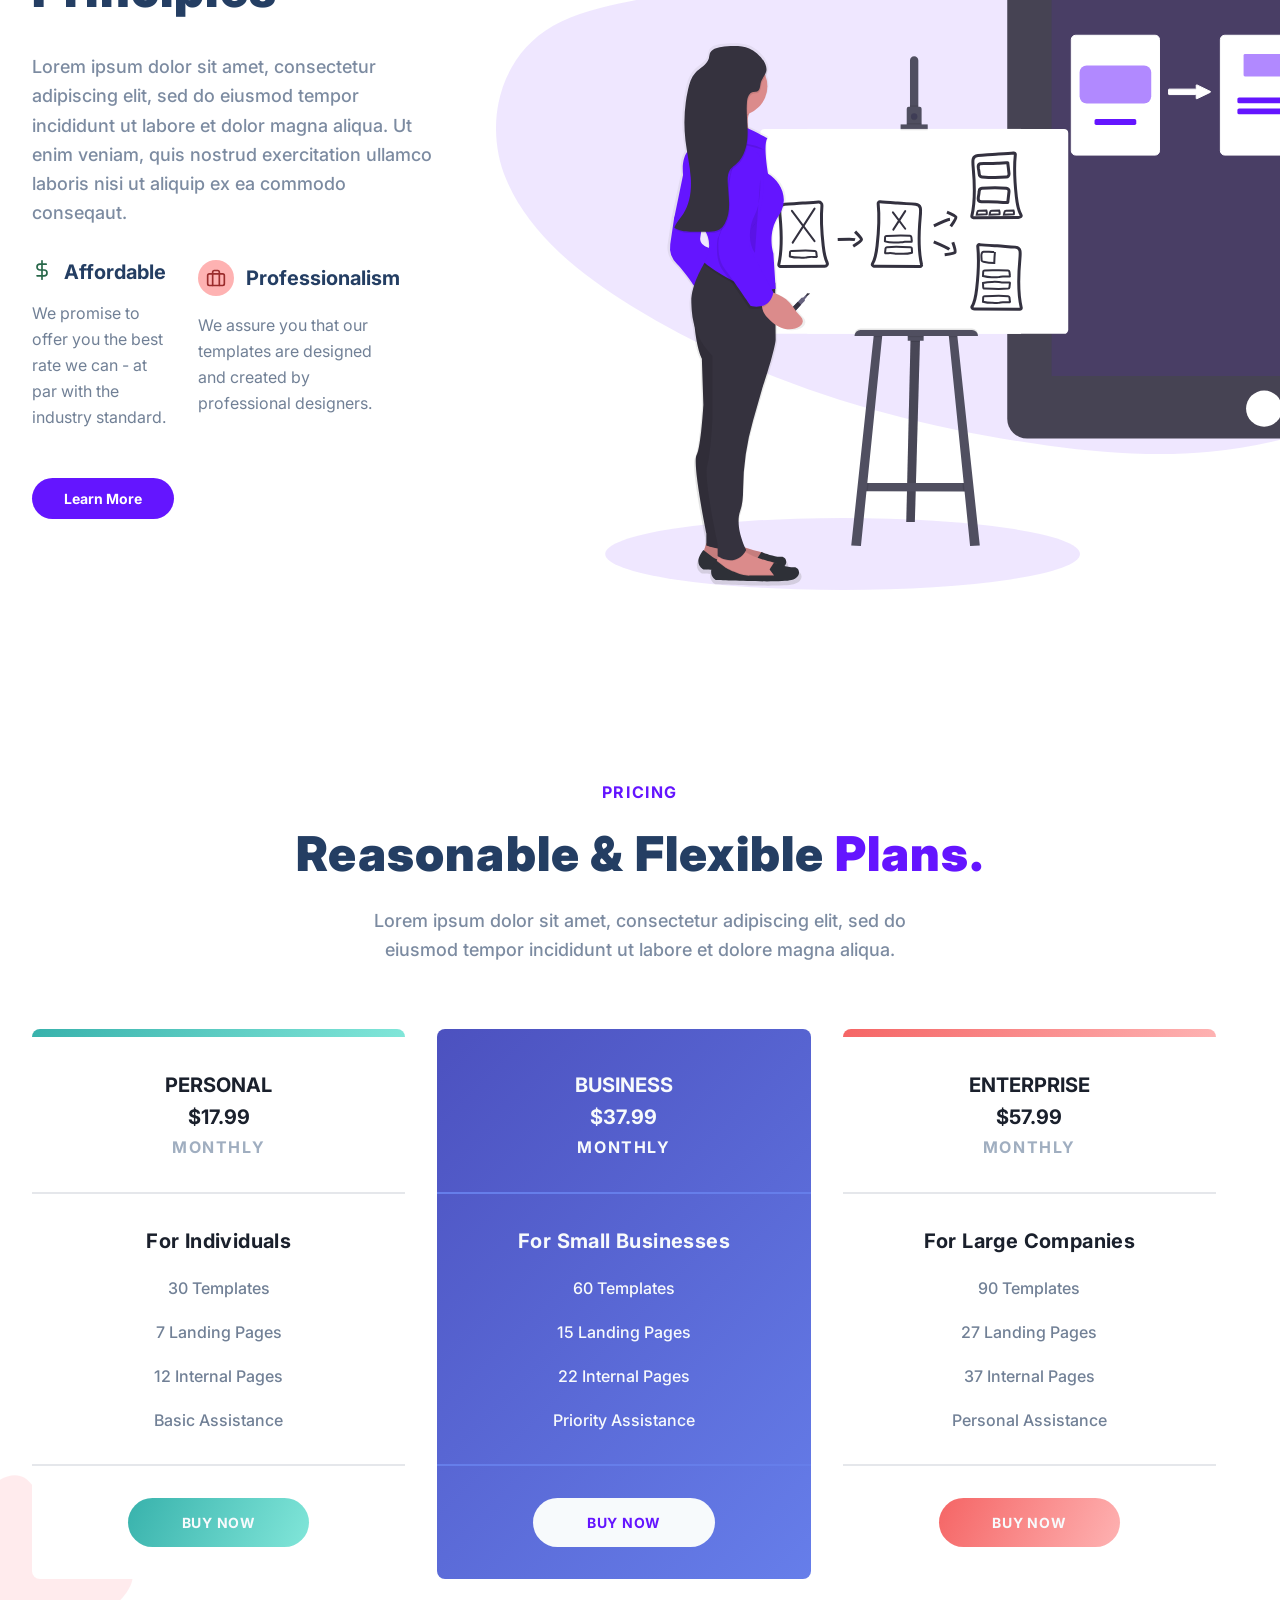
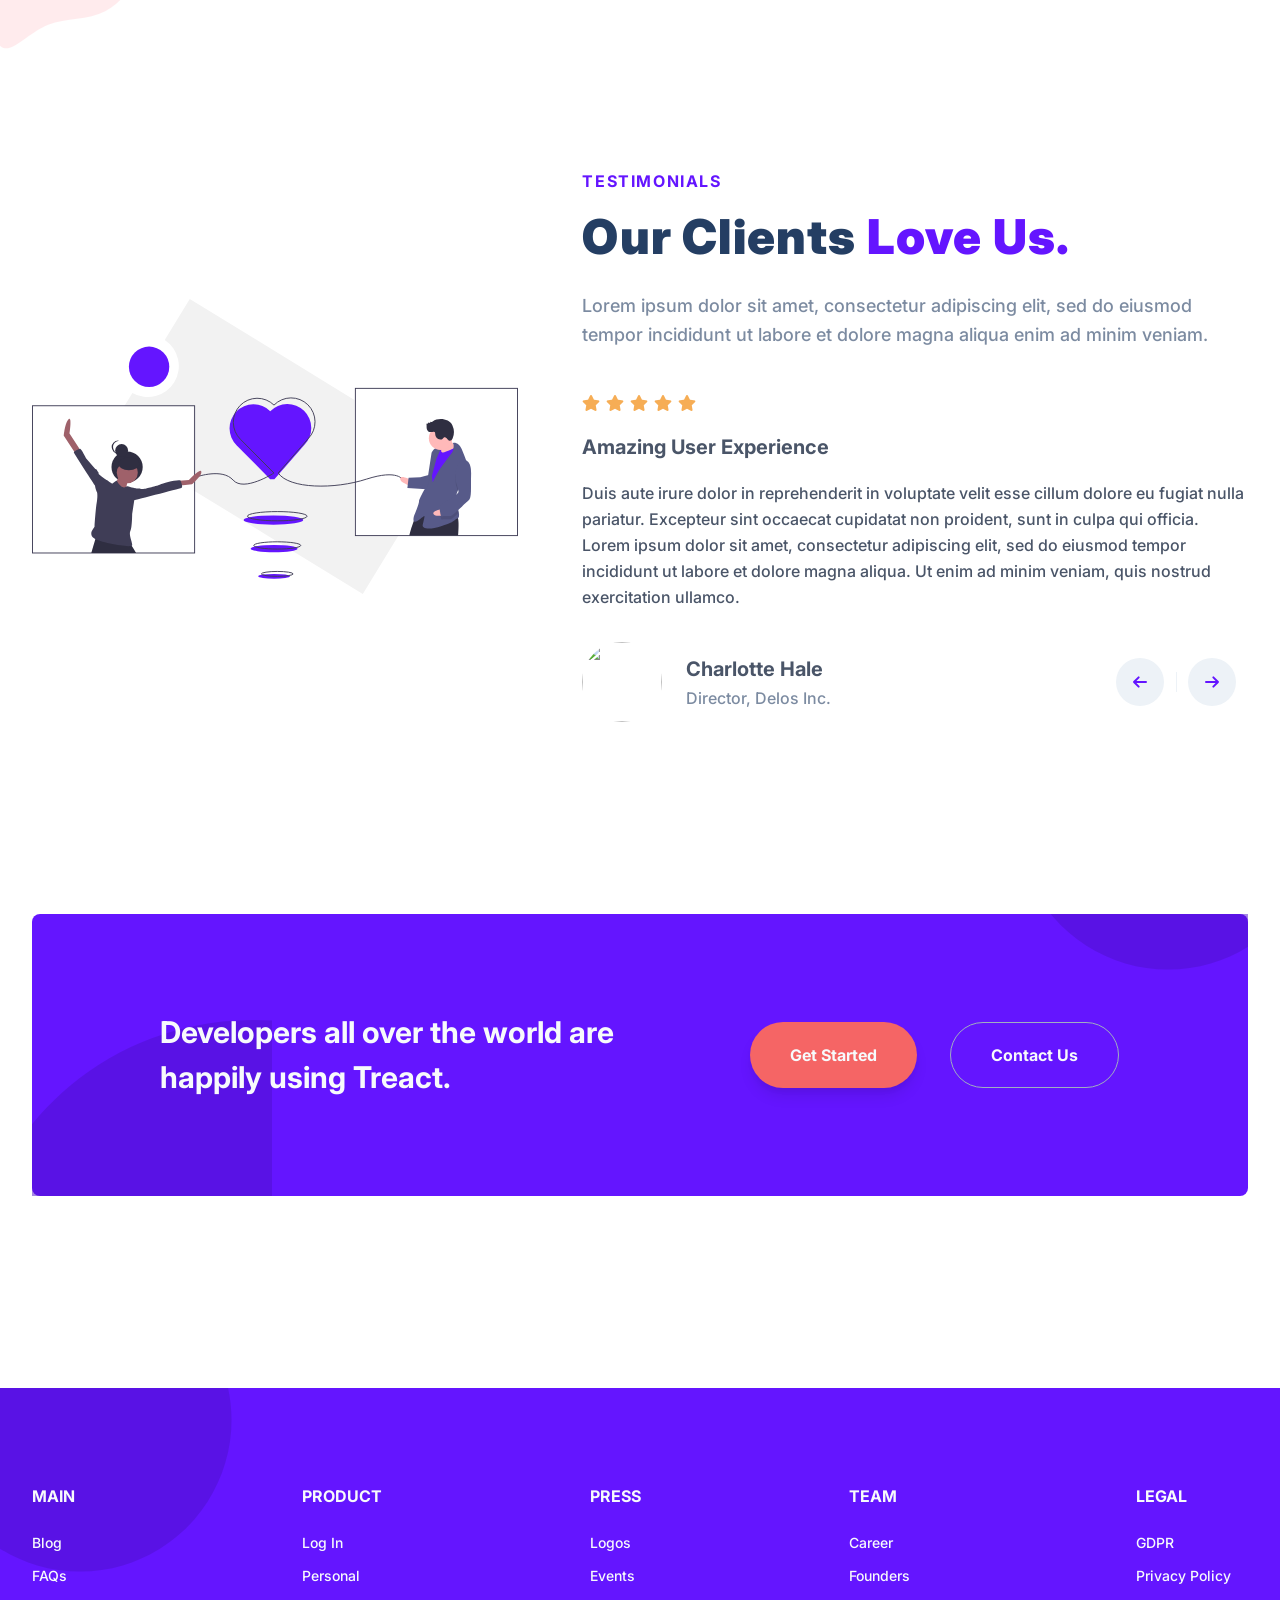
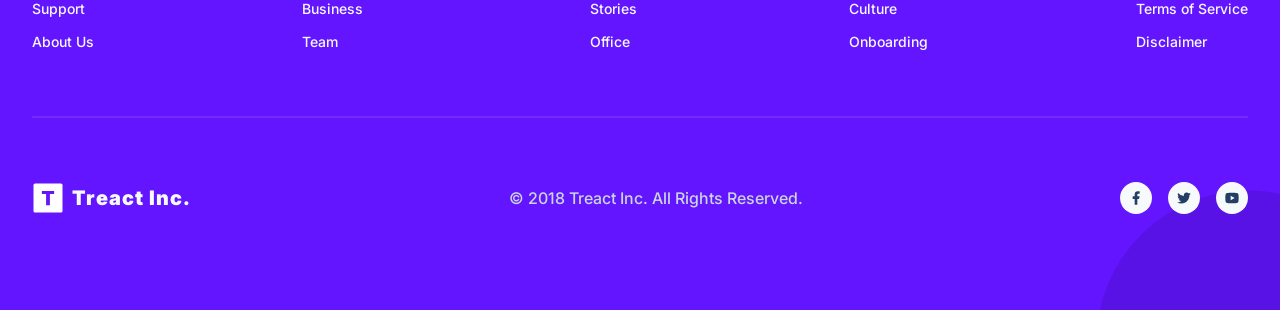
==== commit fb27dcc7: "fixed arrow and font" ====
--- a/Treact Starter Resources/index.html
+++ b/Treact Starter Resources/index.html
@@ -406,21 +406,23 @@
                             <p class="testimonial__para">
                                 Duis aute irure dolor in reprehenderit in voluptate velit esse cillum dolore eu fugiat nulla pariatur. Excepteur sint occaecat cupidatat non proident, sunt in culpa qui officia. Lorem ipsum dolor sit amet, consectetur adipiscing elit, sed do eiusmod tempor incididunt ut labore et dolore magna aliqua. Ut enim ad minim veniam, quis nostrud exercitation ullamco.
                             </p>
-                            <div class="testimonial__bottom">
-                                <div class="testimonial__profile">
-                                    <img src="https://images.unsplash.com/photo-1494790108377-be9c29b29330?ixlib=rb-1.2.1&amp;ixid=eyJhcHBfaWQiOjEyMDd9&amp;auto=format&amp;fit=facearea&amp;facepad=3.25&amp;w=512&amp;h=512&amp;q=80" class="testimonial__img">
-                                    <div class="testimonial__name">Charlotte Hale</div>
-                                    <div class="testimonial__role">Director, Delos Inc.</div>
-                                 </div>
-                                </div>
-                                <div class="testimonial__buttons">
-                                    <button class="testimonial__button">
-                                        <svg fill="none" stroke="rgb(100,21,255)" stroke-linecap="round" stroke-linejoin="round" stroke-width="3" viewBox="0 0 24 24">
-                        <path d="M10 19l-7-7m0 0l7-7m-7 7h18"></path>
-                      </svg>
-                     </button>
+                         <div class="testimonial__bottom">
+                             <div class="testimonial__profile">
+                                <img src="https://images.unsplash.com/photo-1494790108377-be9c29b29330?ixlib=rb-1.2.1&amp;ixid=eyJhcHBfaWQiOjEyMDd9&amp;auto=format&amp;fit=facearea&amp;facepad=3.25&amp;w=512&amp;h=512&amp;q=80" class="testimonial__img">
+                                <div class="testimonial__details">
+                                 <div class="testimonial__name">Charlotte Hale</div>
+                                 <div class="testimonial__role">Director, Delos Inc.
+                                </div>
+                              </div>
+                            </div>
+                         <div class="testimonial__buttons">
+                             <button class="testimonial__button">
+                                 <svg fill="none" stroke="rgb(100,21,255)" stroke-linecap="round" stroke-linejoin="round" stroke-width="3" viewBox="0 0 24 24">
+                                  <path d="M10 19l-7-7m0 0l7-7m-7 7h18"></path>
+                                 </svg>
+                             </button>
                      <div class="divider"></div>
-                     <button testimonial__button>
+                     <button class="testimonial__button">
                         <svg fill="none" stroke="rgb(100,21,255)" stroke-linecap="round" stroke-linejoin="round" stroke-width="3" viewBox="0 0 24 24">
                         <path d="M14 5l7 7m0 0l-7 7m7-7H3"></path>
                       </svg>
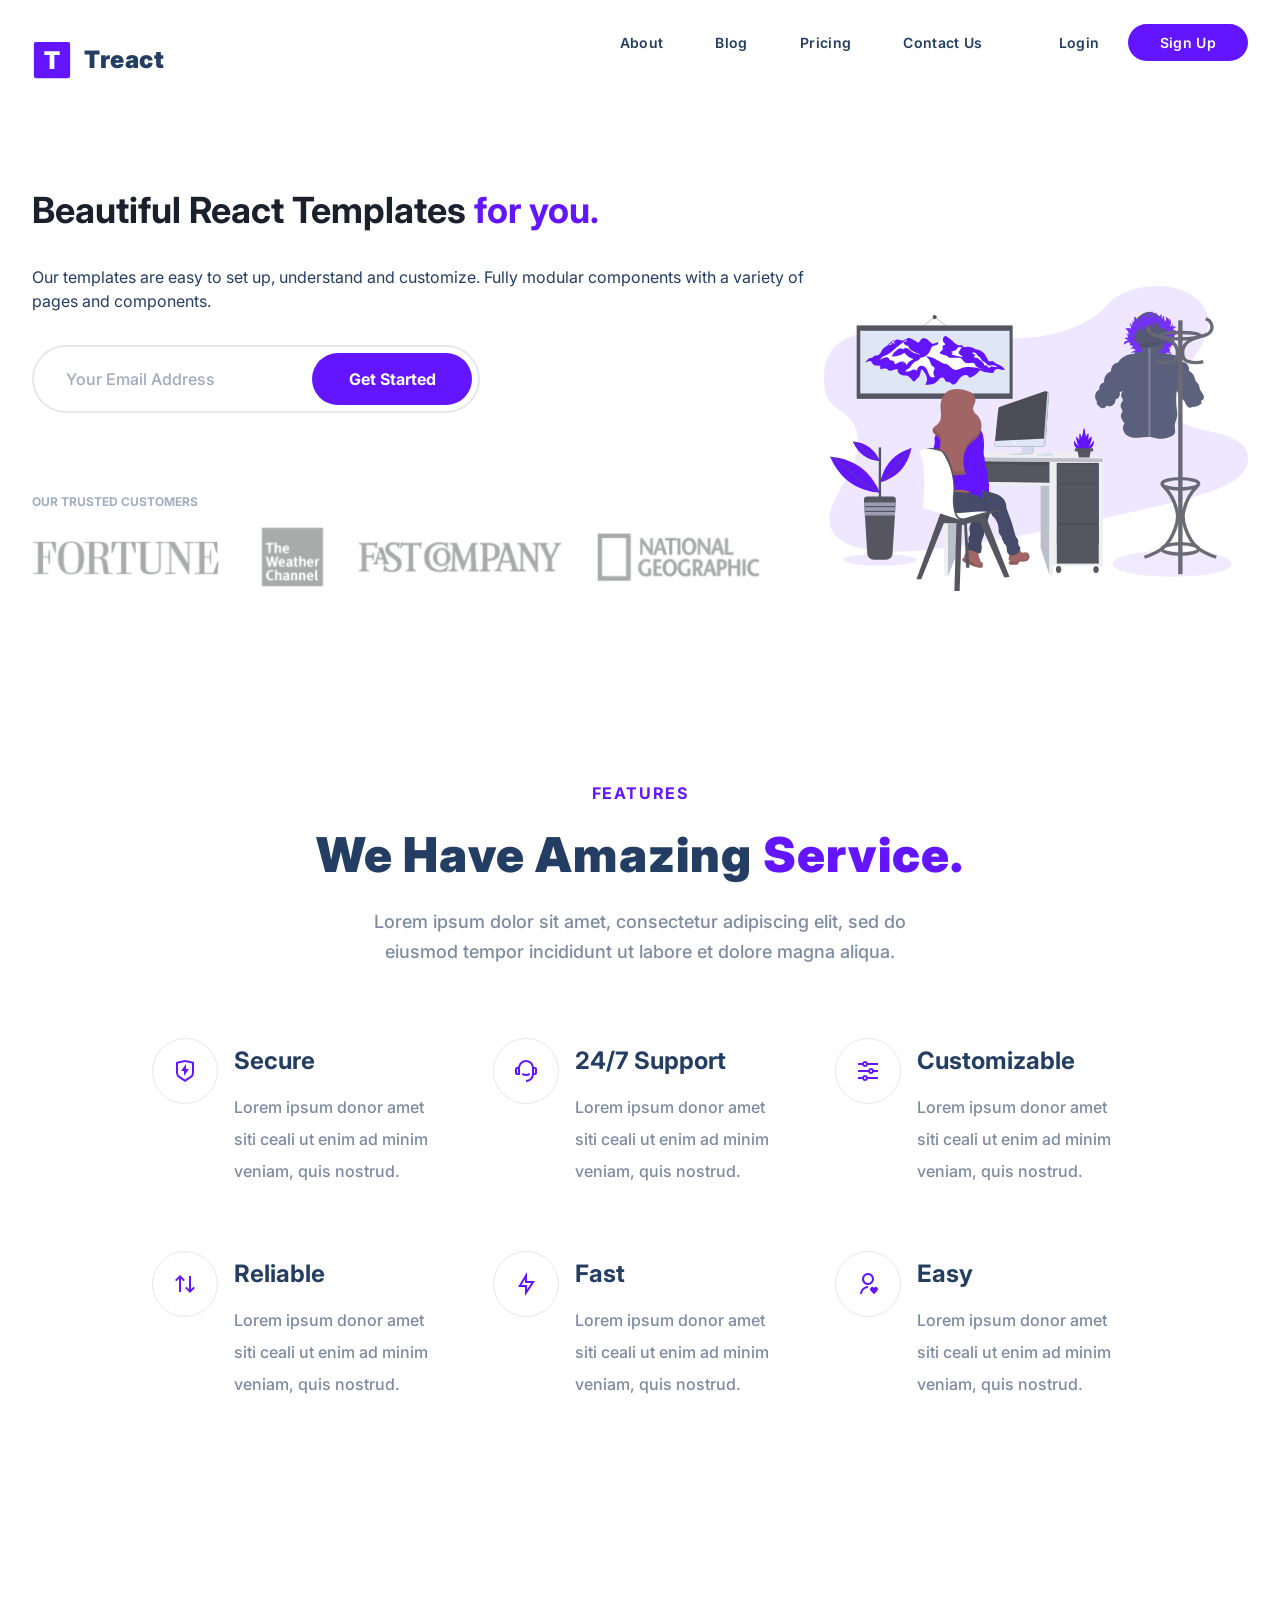
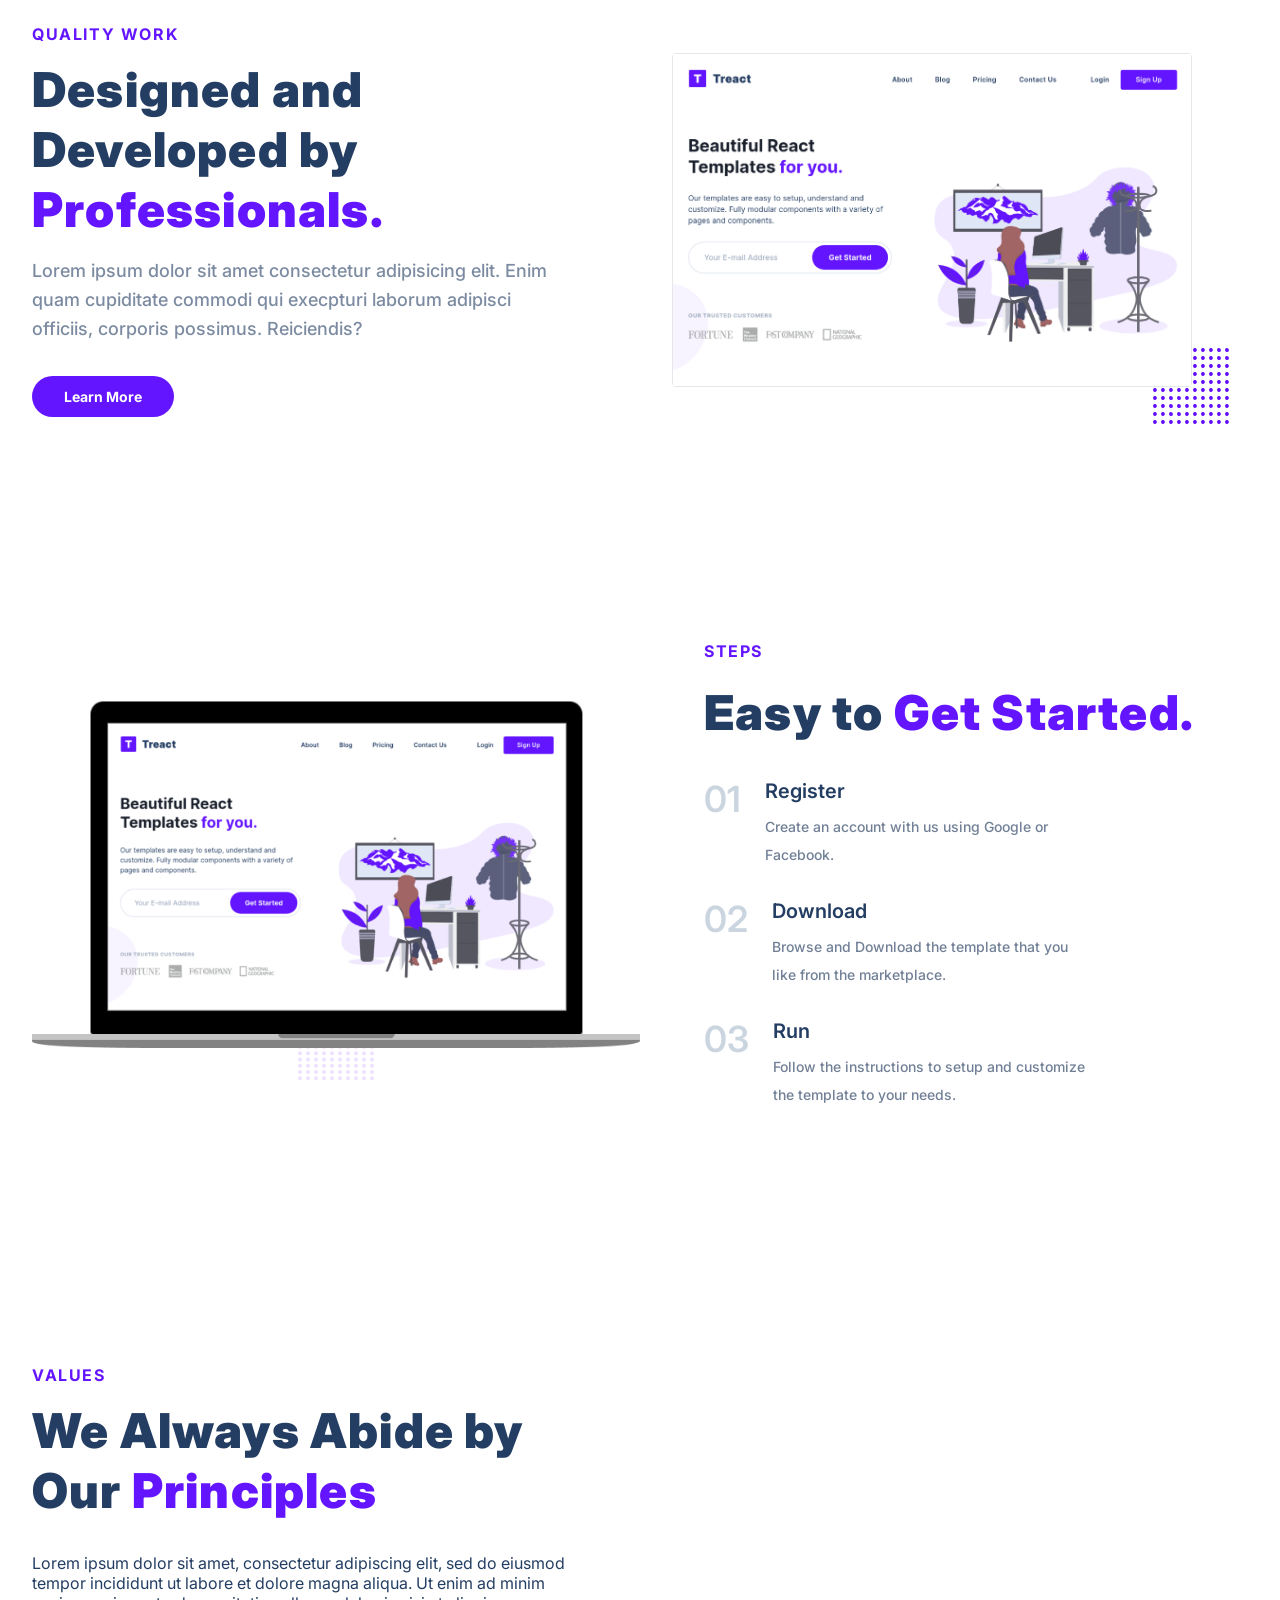
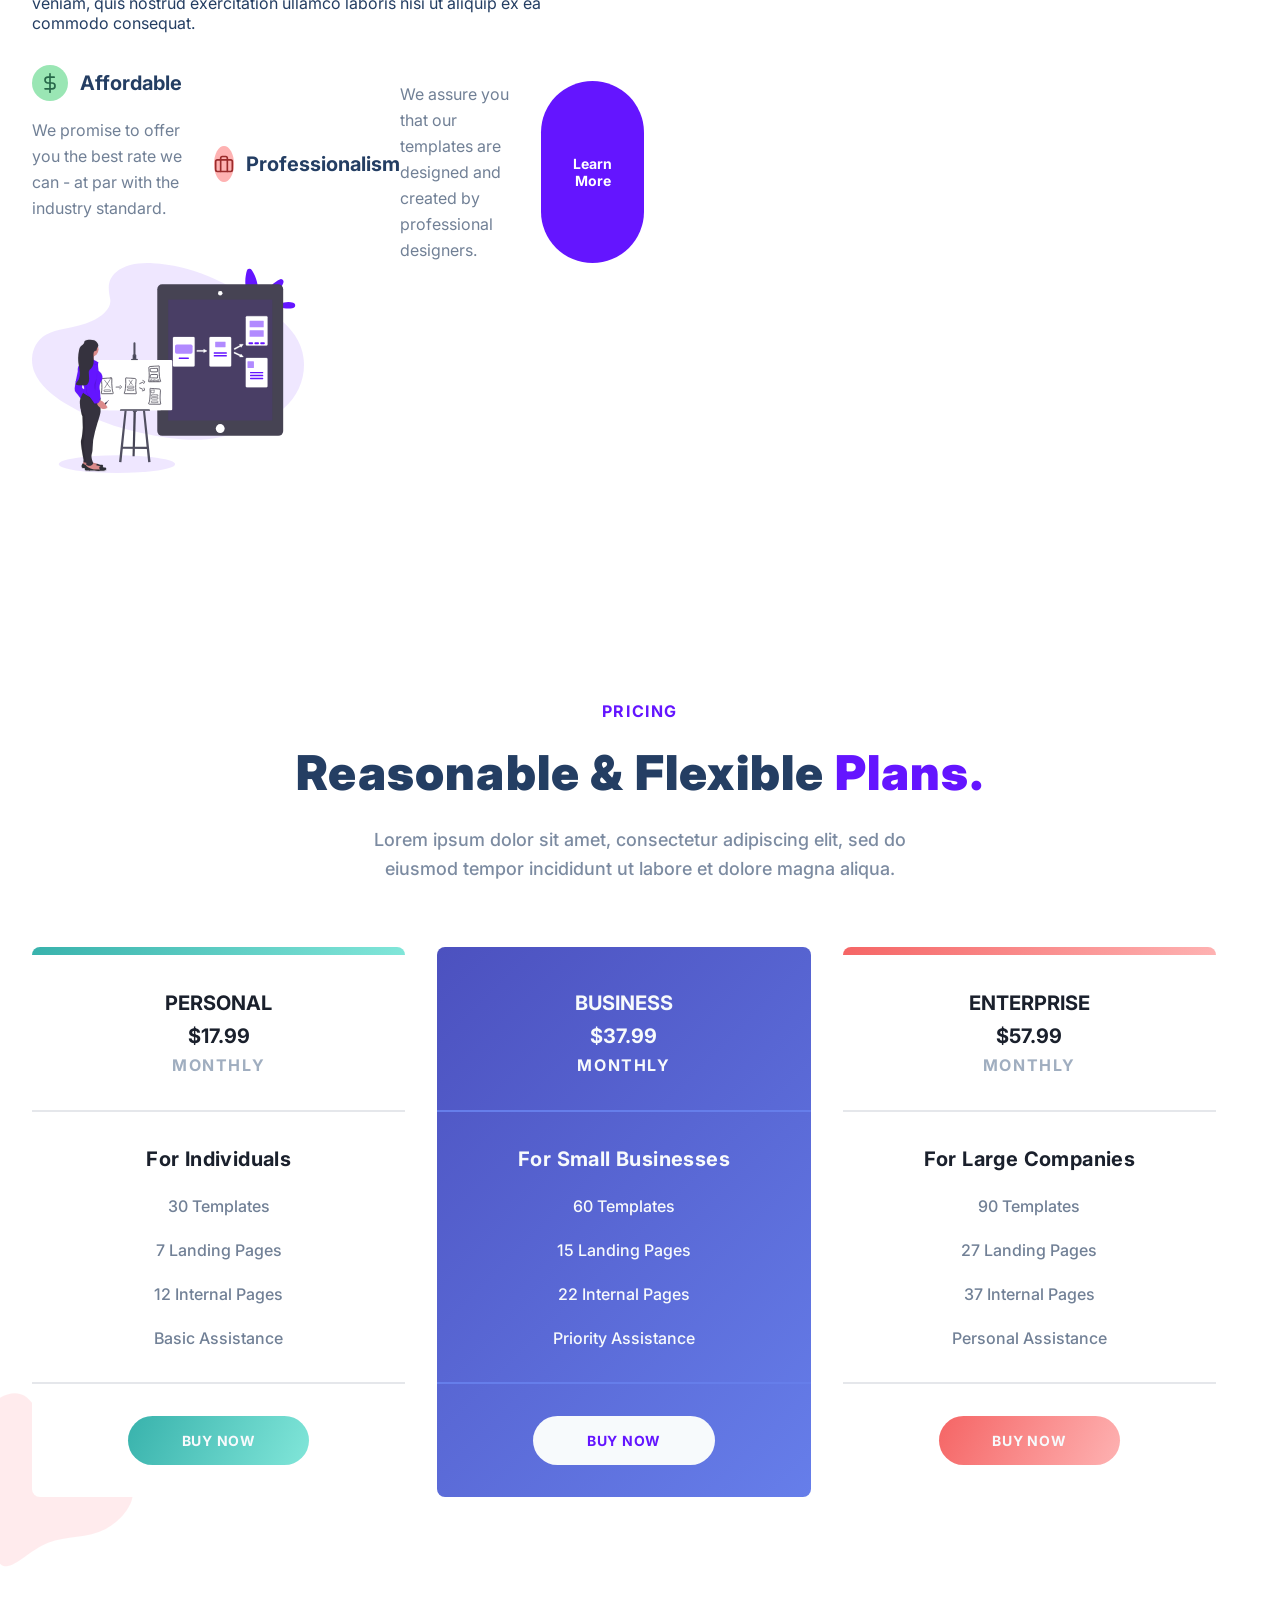
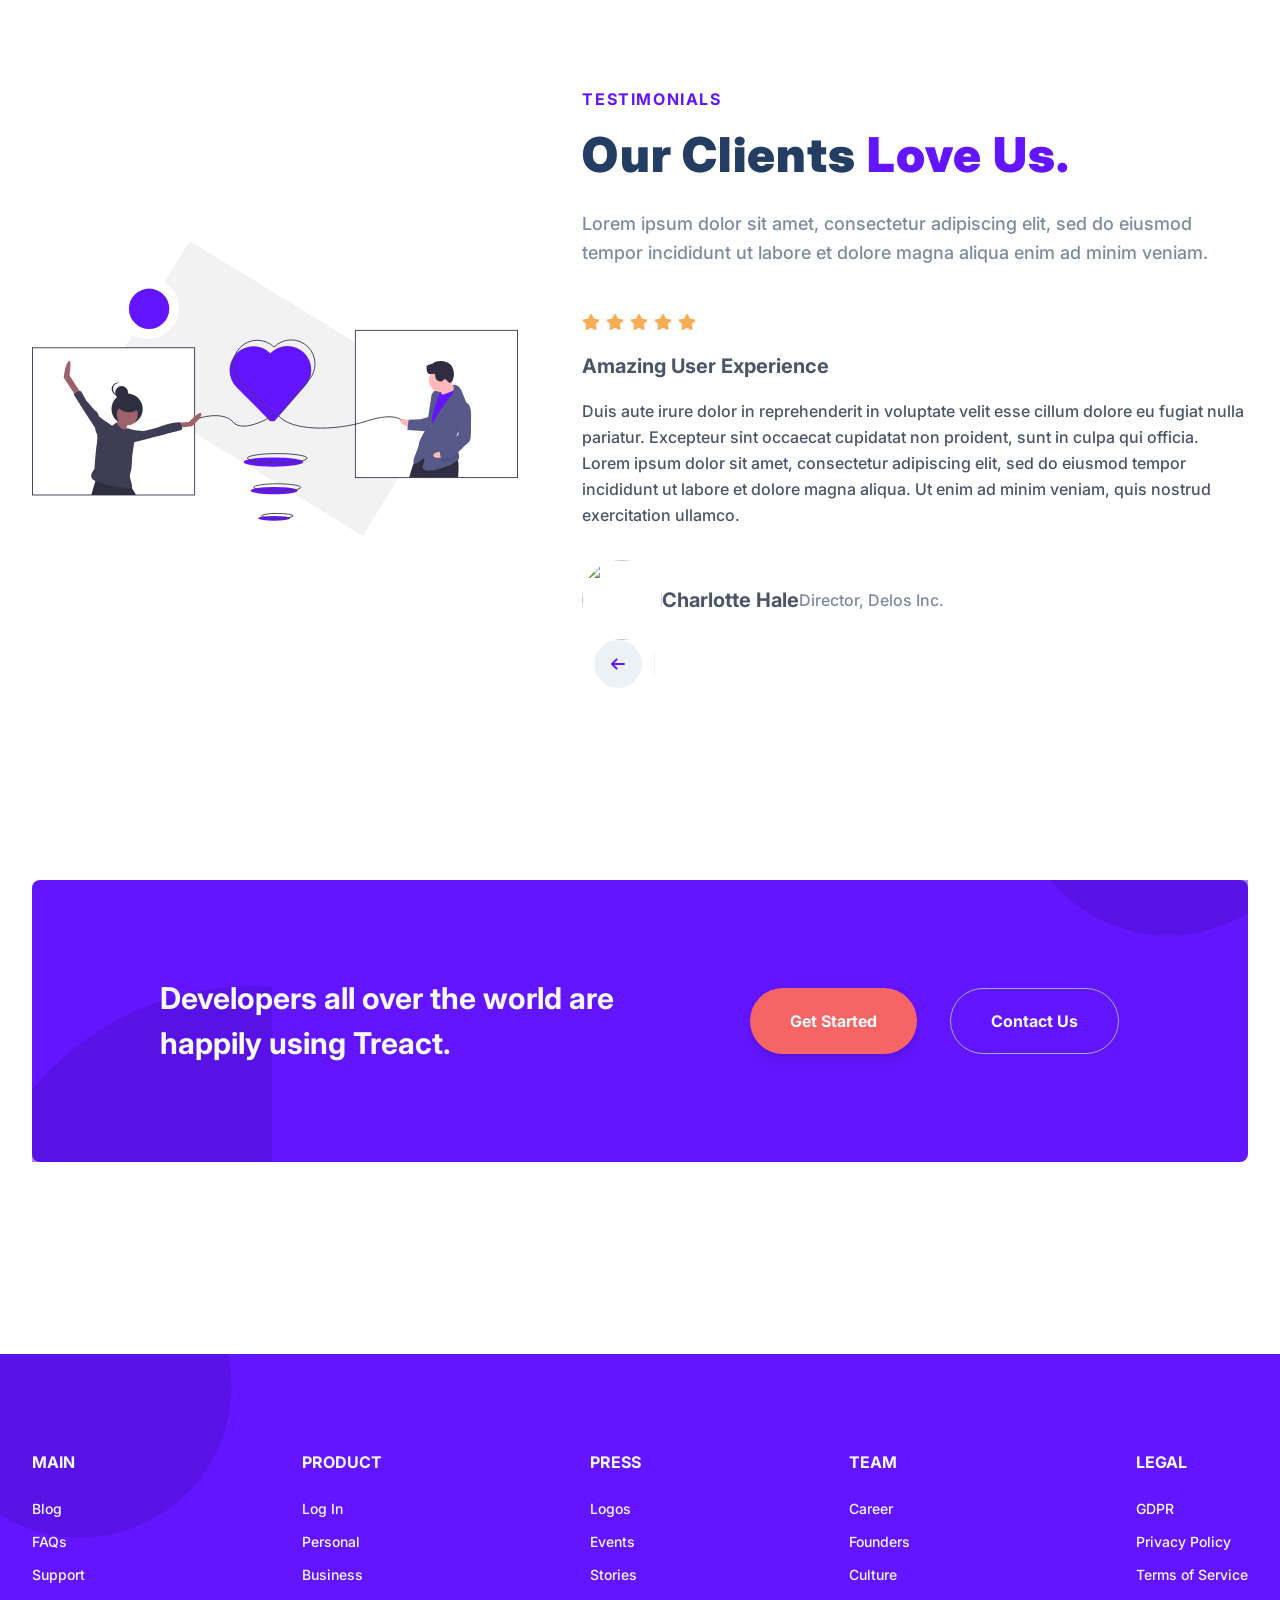
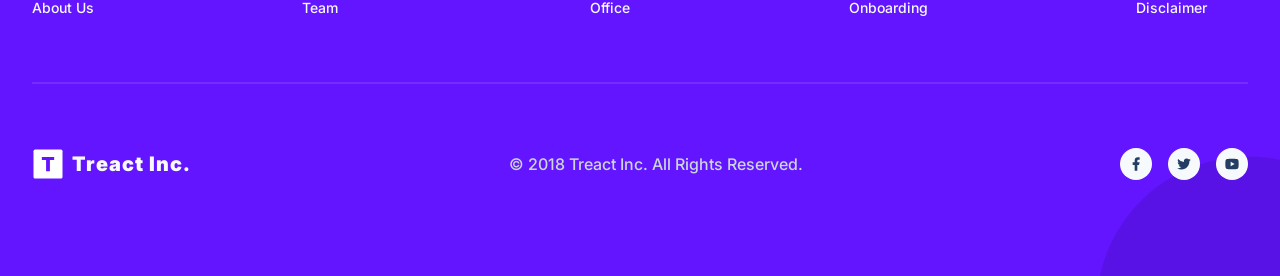
==== commit 67d6b8ed: "Add files via upload" ====
--- a/Treact Starter Resources/index.html
+++ b/Treact Starter Resources/index.html
@@ -265,46 +265,45 @@
                     <div class="values__description">
                         <div class="section__tag">VALUES</div>
                         <h2 class="section__title">
-                            We Always Abide by Our <span class=""purple> Principles</span>
+                            We Always Abide by Our <span class="purple"> Principles</span>
                         </h2>
-                        <div class="section__para">
-                            Lorem ipsum dolor sit amet, consectetur adipiscing elit, sed do eiusmod tempor incididunt ut labore et dolor magna aliqua. Ut enim veniam, quis nostrud exercitation ullamco laboris nisi ut aliquip ex ea commodo conseqaut.
+                        <div class="sections__para">
+                            Lorem ipsum dolor sit amet, consectetur adipiscing elit, sed do eiusmod tempor incididunt ut labore et dolore magna aliqua. Ut enim ad minim veniam, quis nostrud exercitation ullamco laboris nisi ut aliquip ex ea commodo consequat.
                         </div>
                         <div class="values__list">
-                            <div class="value">
-                                <div class="value__title">
-                                    <figure class="'value__img--wrapper">
-                                        <svg xmlns="http://www.w3.org/2000/svg" width="24" height="24" viewBox="0 0 24 24" fill="none" stroke="rgba(39, 103, 73, 1)" stroke-width="2" stroke-linecap="round" stroke-linejoin="round" class="value__img">
+                         <div class="value">
+                             <div class="value__title">
+                                <figure class="value__img--wrapper">
+                                 <svg xmlns="http://www.w3.org/2000/svg" width="24" height="24" viewBox="0 0 24 24" fill="none" stroke="rgba(39, 103, 73, 1)" stroke-width="2" stroke-linecap="round" stroke-linejoin="round" class="value__img">
                         <line x1="12" y1="1" x2="12" y2="23"></line>
                         <path d="M17 5H9.5a3.5 3.5 0 0 0 0 7h5a3.5 3.5 0 0 1 0 7H6"></path>
                       </svg>
                      </figure>
                      <div class="value__name">Affordable</div>
-                 </div>
-                 <div class="value__para">
-                    We promise to offer you the best rate we can - at par with the industry standard.
-                 </div>
-                </div>
-                <div class="value">
-                    <div class="value__title">
-                        <figure class="value__img--wrapper">
-                            <svg xmlns="http://www.w3.org/2000/svg" width="24" height="24" viewBox="0 0 24 24" fill="none" stroke="rgba(155, 44, 44, 1)" stroke-width="2" stroke-linecap="round" stroke-linejoin="round" class="value__img">
+                     </div>
+                     <div class="value__para">
+                        We promise to offer you the best rate we can - at par with the industry standard.
+                     </div>
+                    </div>
+                    <div class="value">
+                        <div class="value__title">
+                            <figure class="value__img--wrapper">
+                                <svg xmlns="http://www.w3.org/2000/svg" width="24" height="24" viewBox="0 0 24 24" fill="none" stroke="rgba(155, 44, 44, 1)" stroke-width="2" stroke-linecap="round" stroke-linejoin="round" class="value__img">
                         <rect x="2" y="7" width="20" height="14" rx="2" ry="2"></rect>
                         <path d="M16 21V5a2 2 0 0 0-2-2h-4a2 2 0 0 0-2 2v16"></path>
                       </svg>
-                    </figure>
-                    <div class="value__name">Professionalism</div>
-                    </div>
-                    <div class="value__para">
+                     </figure>
+                     <div class="value__name">Professionalism</div>
+                     <div class="value__para">
                         We assure you that our templates are designed and created by professional designers.
-                    </div>
+                     </div>
+                    </div>
+                 </div>
+                    <button class="btn">Learn More</button>
+                </div>
+                    <img class="values__img" src="./assets/prototype-illustration.21bc4b3f612a2f257c3d361067582485.svg" alt="">
                 </div>
              </div>
-             <button class="btn">Learn More</button>
-            </div> 
-            <img src="./assets/prototype-illustration.21bc4b3f612a2f257c3d361067582485.svg" alt="">
-            </div>
-        </div>
         </section>
         <section id="pricing">
             <div class="container">
@@ -406,23 +405,21 @@
                             <p class="testimonial__para">
                                 Duis aute irure dolor in reprehenderit in voluptate velit esse cillum dolore eu fugiat nulla pariatur. Excepteur sint occaecat cupidatat non proident, sunt in culpa qui officia. Lorem ipsum dolor sit amet, consectetur adipiscing elit, sed do eiusmod tempor incididunt ut labore et dolore magna aliqua. Ut enim ad minim veniam, quis nostrud exercitation ullamco.
                             </p>
-                         <div class="testimonial__bottom">
-                             <div class="testimonial__profile">
-                                <img src="https://images.unsplash.com/photo-1494790108377-be9c29b29330?ixlib=rb-1.2.1&amp;ixid=eyJhcHBfaWQiOjEyMDd9&amp;auto=format&amp;fit=facearea&amp;facepad=3.25&amp;w=512&amp;h=512&amp;q=80" class="testimonial__img">
-                                <div class="testimonial__details">
-                                 <div class="testimonial__name">Charlotte Hale</div>
-                                 <div class="testimonial__role">Director, Delos Inc.
-                                </div>
-                              </div>
-                            </div>
-                         <div class="testimonial__buttons">
-                             <button class="testimonial__button">
-                                 <svg fill="none" stroke="rgb(100,21,255)" stroke-linecap="round" stroke-linejoin="round" stroke-width="3" viewBox="0 0 24 24">
-                                  <path d="M10 19l-7-7m0 0l7-7m-7 7h18"></path>
-                                 </svg>
-                             </button>
+                            <div class="testimonial__bottom">
+                                <div class="testimonial__profile">
+                                    <img src="https://images.unsplash.com/photo-1494790108377-be9c29b29330?ixlib=rb-1.2.1&amp;ixid=eyJhcHBfaWQiOjEyMDd9&amp;auto=format&amp;fit=facearea&amp;facepad=3.25&amp;w=512&amp;h=512&amp;q=80" class="testimonial__img">
+                                    <div class="testimonial__name">Charlotte Hale</div>
+                                    <div class="testimonial__role">Director, Delos Inc.</div>
+                                 </div>
+                                </div>
+                                <div class="testimonial__buttons">
+                                    <button class="testimonial__button">
+                                        <svg fill="none" stroke="rgb(100,21,255)" stroke-linecap="round" stroke-linejoin="round" stroke-width="3" viewBox="0 0 24 24">
+                        <path d="M10 19l-7-7m0 0l7-7m-7 7h18"></path>
+                      </svg>
+                     </button>
                      <div class="divider"></div>
-                     <button class="testimonial__button">
+                     <button testimonial__button>
                         <svg fill="none" stroke="rgb(100,21,255)" stroke-linecap="round" stroke-linejoin="round" stroke-width="3" viewBox="0 0 24 24">
                         <path d="M14 5l7 7m0 0l-7 7m7-7H3"></path>
                       </svg>
